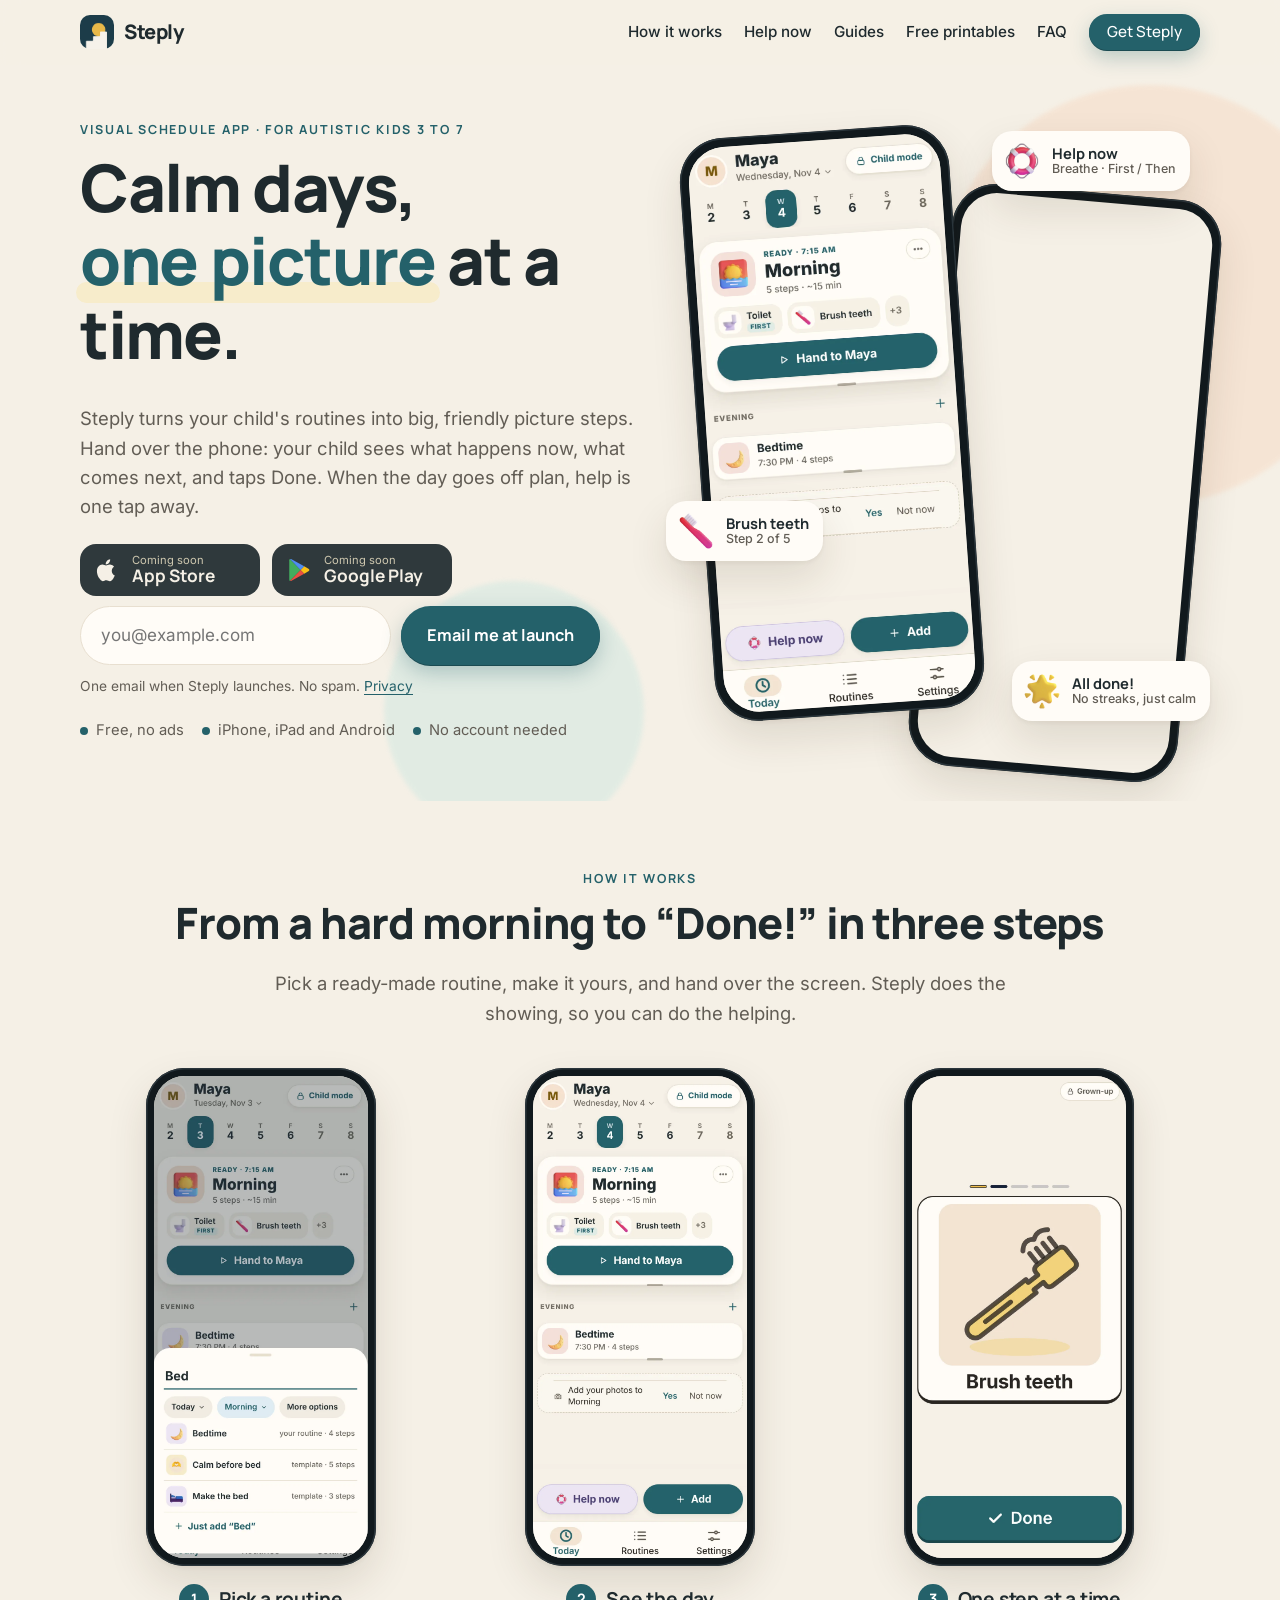
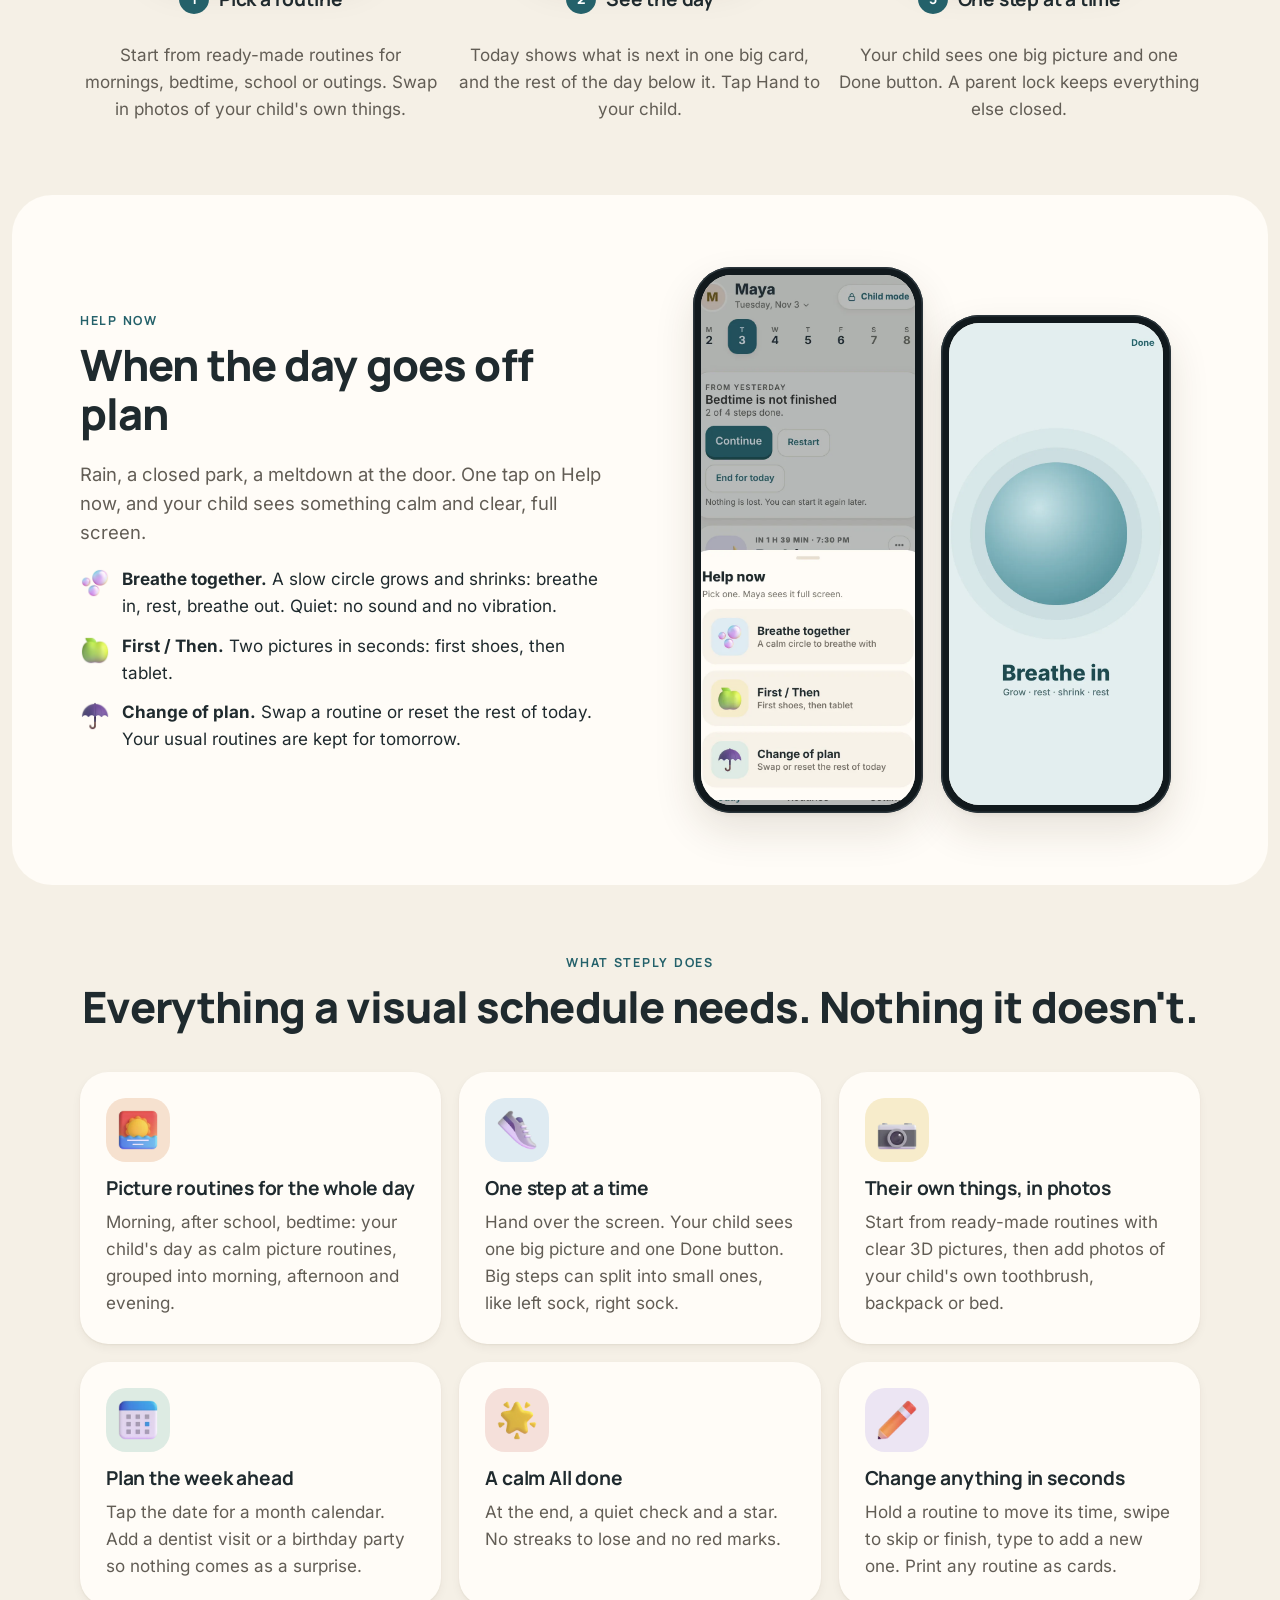
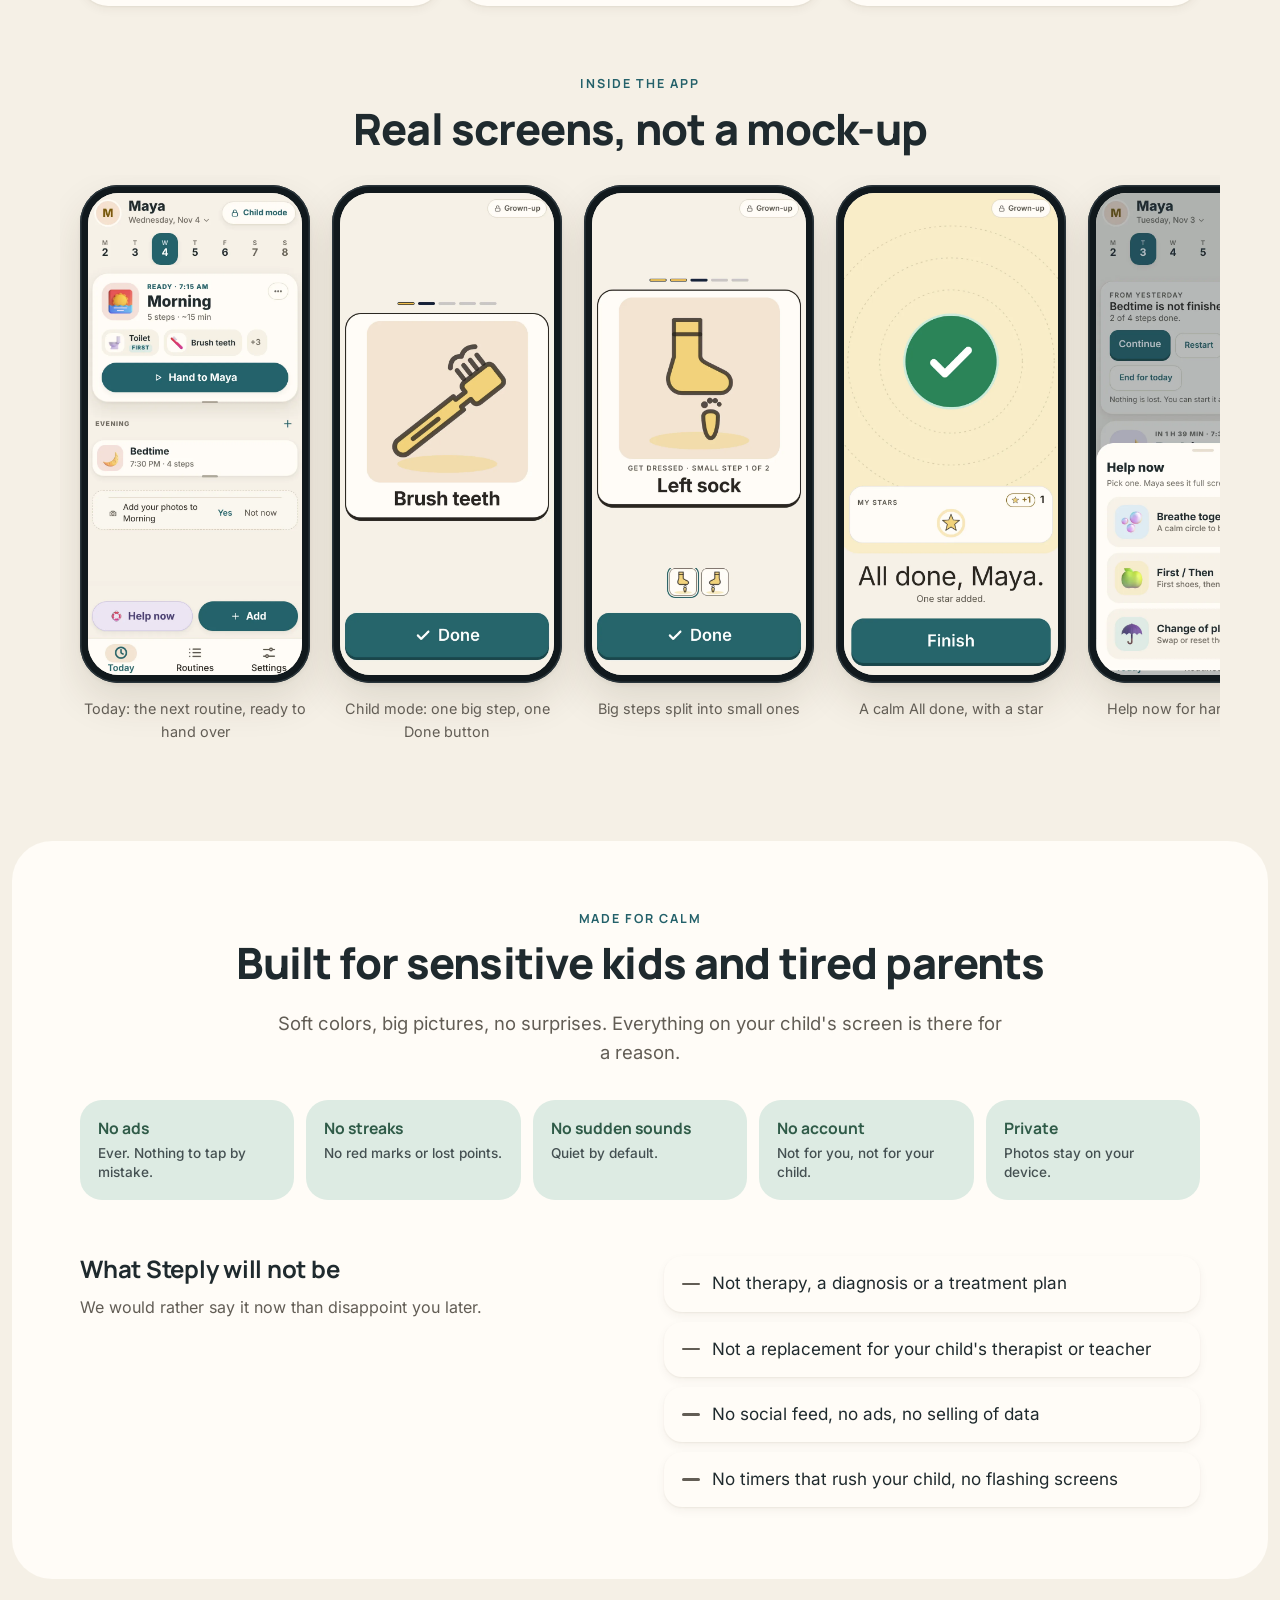
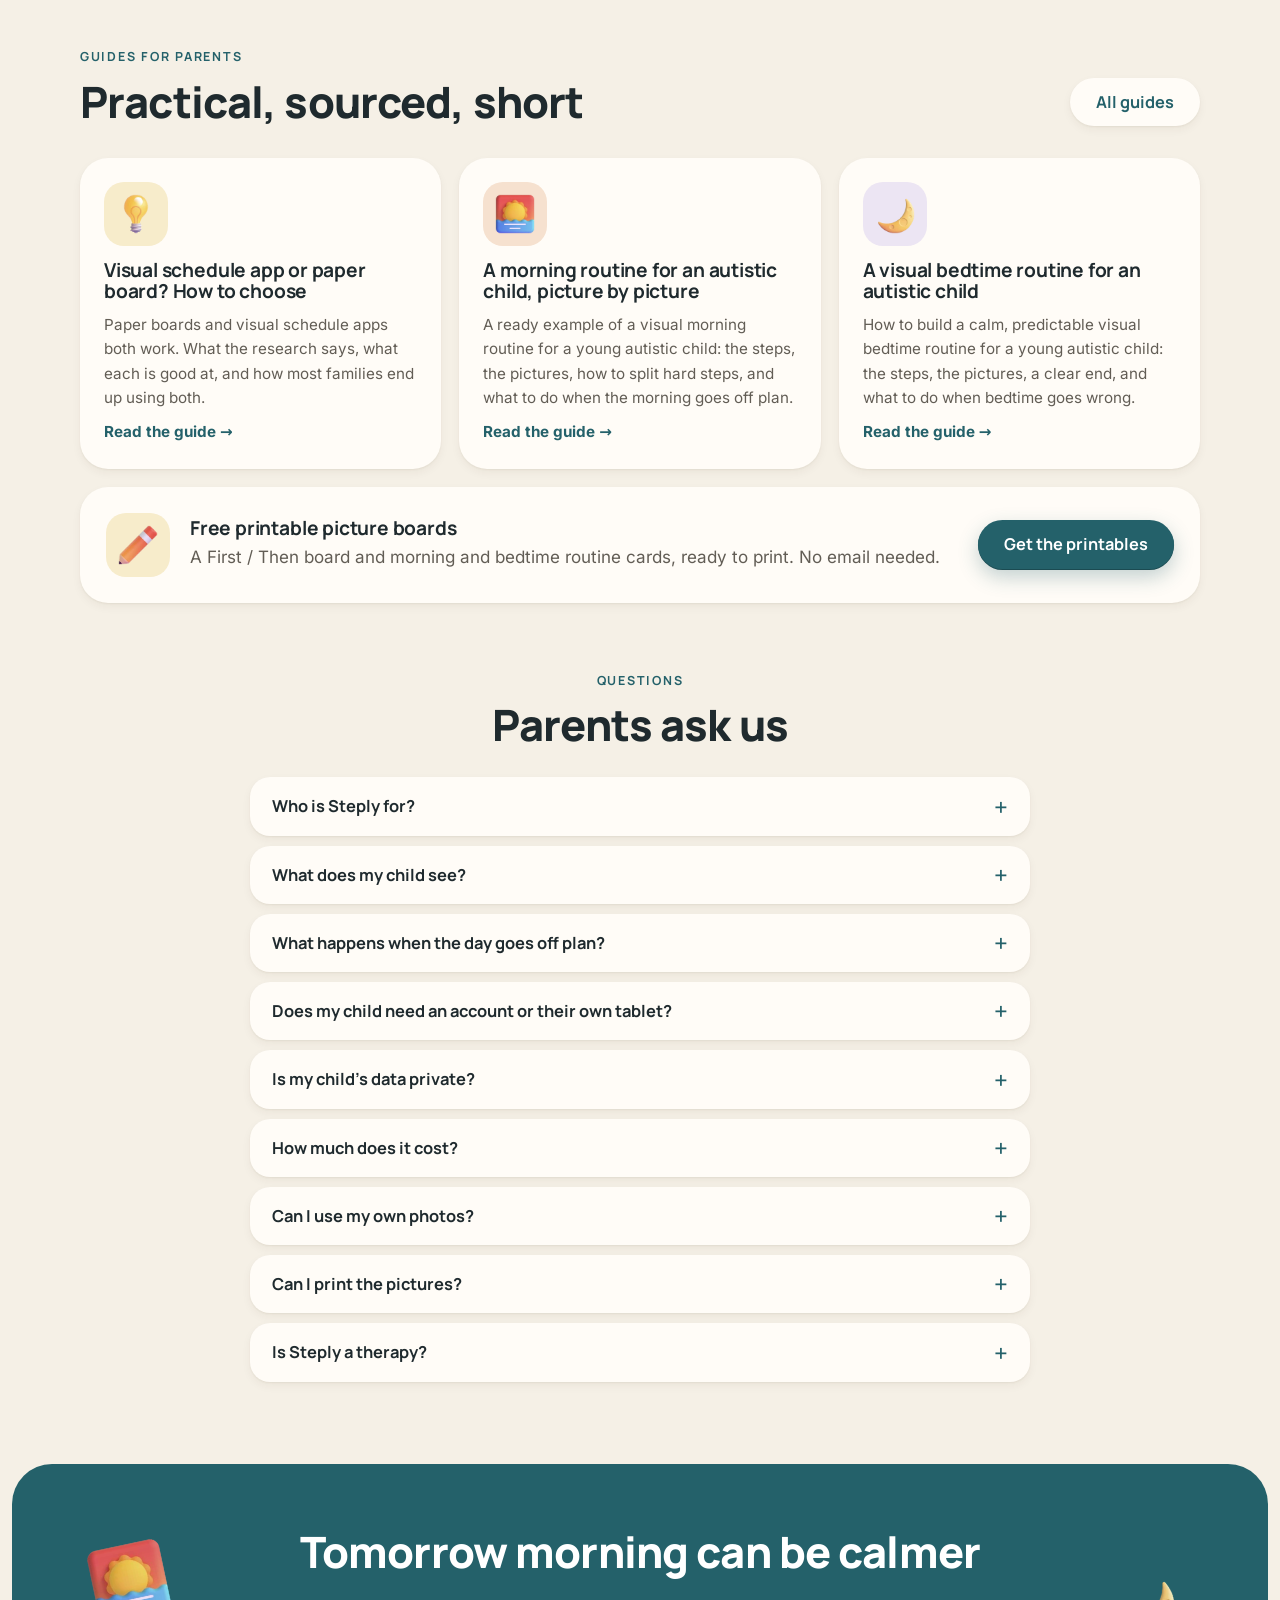
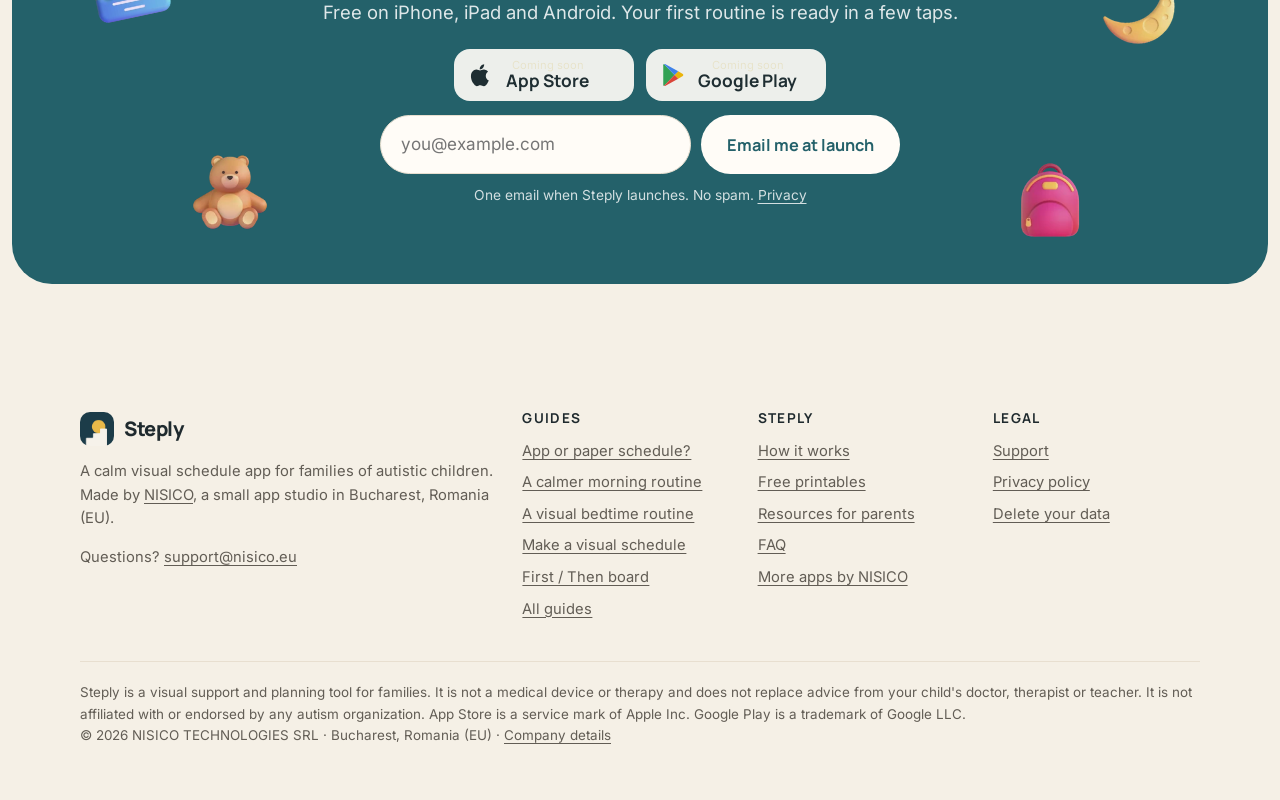
==== index.html @ 3f3813bf "Steply site: new home in the app's look, guides blog, free printables, resources, sitemap and robots" ====
<!doctype html>
<html lang="en-US">
<head>
<meta charset="utf-8">
<meta name="viewport" content="width=device-width, initial-scale=1, viewport-fit=cover">
<title>Steply: visual schedule app for autistic kids | picture routines</title>
<meta name="description" content="A calm visual schedule app for parents of autistic children 3 to 7: picture routines on one simple day, one step at a time in child mode, and Help now for hard moments. Free, no ads.">
<link rel="canonical" href="https://steply.nisico.eu/">
<meta name="robots" content="index, follow, max-image-preview:large">
<meta name="theme-color" content="#F5F0E6" media="(prefers-color-scheme: light)">
<meta name="theme-color" content="#121C24" media="(prefers-color-scheme: dark)">
<meta property="og:type" content="website"><meta property="og:site_name" content="Steply">
<meta property="og:title" content="Steply: visual schedule app for autistic kids | picture routines"><meta property="og:description" content="A calm visual schedule app for parents of autistic children 3 to 7: picture routines on one simple day, one step at a time in child mode, and Help now for hard moments. Free, no ads.">
<meta property="og:url" content="https://steply.nisico.eu/"><meta property="og:image" content="https://steply.nisico.eu/assets/og.jpg">
<meta property="og:image:width" content="1200"><meta property="og:image:height" content="630">
<meta name="twitter:card" content="summary_large_image">
<link rel="icon" href="/assets/favicon.svg" type="image/svg+xml"><link rel="apple-touch-icon" href="/assets/apple-touch-icon.png">
<link rel="preload" href="/assets/fonts/manrope-latin-wght.woff2" as="font" type="font/woff2" crossorigin>
<link rel="preload" href="/assets/fonts/inter-latin-wght.woff2" as="font" type="font/woff2" crossorigin>
<link rel="stylesheet" href="/assets/site.css?v=2026-11-04">
<script type="application/ld+json">{"@context": "https://schema.org", "@type": "SoftwareApplication", "name": "Steply: Visual Routines", "applicationCategory": "LifestyleApplication", "operatingSystem": "iOS, iPadOS, Android", "description": "A calm visual schedule app for families of autistic children: picture routines, one step at a time, and help for hard moments.", "offers": {"@type": "Offer", "price": "0", "priceCurrency": "USD"}, "publisher": {"@type": "Organization", "name": "NISICO TECHNOLOGIES SRL", "alternateName": "NISICO", "url": "https://nisico.eu/", "email": "support@nisico.eu", "address": {"@type": "PostalAddress", "addressLocality": "Bucharest", "addressCountry": "RO"}}, "url": "https://steply.nisico.eu/", "image": "https://steply.nisico.eu/assets/og.jpg"}</script>
<script type="application/ld+json">{"@context": "https://schema.org", "@type": "FAQPage", "mainEntity": [{"@type": "Question", "name": "Who is Steply for?", "acceptedAnswer": {"@type": "Answer", "text": "Parents of autistic children ages 3 to 7, starting with routines at home. No diagnosis is needed: any family that uses picture schedules can use it, and grown-ups can use it for their own day too."}}, {"@type": "Question", "name": "What does my child see?", "acceptedAnswer": {"@type": "Answer", "text": "In child mode your child sees one big picture step at a time and one Done button, with the steps ahead shown as small dots. A parent lock keeps everything else closed. At the end there is a calm All done screen."}}, {"@type": "Question", "name": "What happens when the day goes off plan?", "acceptedAnswer": {"@type": "Answer", "text": "Tap Help now. Breathe together shows a slow, calm circle to breathe with. First / Then shows two pictures in seconds. Change of plan lets you swap a routine or reset the rest of today, and your usual routines are kept."}}, {"@type": "Question", "name": "Does my child need an account or their own tablet?", "acceptedAnswer": {"@type": "Answer", "text": "No. Steply works on the phone or tablet you already have, iPhone, iPad or Android. You do not need an account to start."}}, {"@type": "Question", "name": "Is my child's data private?", "acceptedAnswer": {"@type": "Answer", "text": "Your child never needs an account. Routines and photos you add stay on your device unless you choose to back them up or share a link. There are no ads and we never sell data."}}, {"@type": "Question", "name": "How much does it cost?", "acceptedAnswer": {"@type": "Answer", "text": "Steply is free to download and everyday routines are free, with no ads. Steply Plus is an optional subscription with extras such as week and month planning. You see the price in the App Store or Google Play before you pay, and we email you 2 days before any trial turns into a charge."}}, {"@type": "Question", "name": "Can I use my own photos?", "acceptedAnswer": {"@type": "Answer", "text": "Yes. Start from ready-made routines with clear 3D pictures, then swap any picture for a photo of your child's own toothbrush, backpack or bed."}}, {"@type": "Question", "name": "Can I print the pictures?", "acceptedAnswer": {"@type": "Answer", "text": "Yes. You can print picture cards and boards from the app, and there are free printable boards on this site for the fridge or a day without screens."}}, {"@type": "Question", "name": "Is Steply a therapy?", "acceptedAnswer": {"@type": "Answer", "text": "No. Steply is a visual support and planning tool. It does not diagnose or treat anything and does not replace your child's doctor, therapist or teacher. Many families use it alongside the plan they already follow."}}]}</script>
<script type="application/ld+json">{"@context": "https://schema.org", "@type": "WebSite", "name": "Steply", "url": "https://steply.nisico.eu/", "publisher": {"@type": "Organization", "name": "NISICO TECHNOLOGIES SRL", "alternateName": "NISICO", "url": "https://nisico.eu/", "email": "support@nisico.eu", "address": {"@type": "PostalAddress", "addressLocality": "Bucharest", "addressCountry": "RO"}}}</script>
</head>
<body>
<a class="skip" href="#main">Skip to content</a>
<header class="top"><div class="wrap">
<a class="brand" href="/"><img src="/assets/icon-96.png" alt="" width="34" height="34">Steply</a>
<nav class="nav" aria-label="Main">
<a href="/#how">How it works</a><a href="/#help-now">Help now</a><a href="/blog/">Guides</a><a href="/printables/">Free printables</a><a href="/#faq">FAQ</a>
<a class="btn" href="/#get">Get Steply</a>
</nav></div></header>
<main id="main">
<section class="hero"><span class="blob b1" aria-hidden="true"></span><span class="blob b2" aria-hidden="true"></span>
<div class="wrap" style="position:relative;z-index:1">
<div>
<p class="kicker">Visual schedule app · for autistic kids 3 to 7</p>
<h1>Calm days, <em>one picture</em> at a time.</h1>
<p class="lead">Steply turns your child's routines into big, friendly picture steps. Hand over the phone: your child sees what happens now, what comes next, and taps Done. When the day goes off plan, help is one tap away.</p>
<div id="get"><div class="stores"><span class="store soon" aria-label="App Store: coming soon"><svg viewBox="0 0 24 24" aria-hidden="true" fill="currentColor"><path d="M16.4 12.6c0-2.4 2-3.6 2.1-3.7-1.2-1.7-3-1.9-3.6-2-1.5-.2-3 .9-3.8.9-.8 0-2-.9-3.3-.9-1.7 0-3.3 1-4.2 2.6-1.8 3.1-.5 7.7 1.3 10.2.9 1.2 1.9 2.6 3.2 2.6 1.3-.1 1.8-.8 3.3-.8 1.5 0 2 .8 3.3.8 1.4 0 2.3-1.3 3.1-2.5 1-1.4 1.4-2.8 1.4-2.9-.1 0-2.8-1-2.8-4.3zM13.9 5.3c.7-.9 1.2-2 1-3.2-1 0-2.3.7-3 1.6-.7.8-1.2 2-1.1 3.1 1.2.1 2.3-.6 3.1-1.5z"/></svg><span><small>Coming soon</small><b>App Store</b></span></span><span class="store soon" aria-label="Google Play: coming soon"><svg viewBox="0 0 24 24" aria-hidden="true"><path fill="#34A853" d="M3.6 1.8 13.4 12 3.6 22.2c-.4-.2-.6-.7-.6-1.2V3c0-.5.2-1 .6-1.2z"/><path fill="#FBBC04" d="m16.8 15.4-3.4-3.4 3.4-3.4 3.9 2.2c1.1.6 1.1 1.8 0 2.4z"/><path fill="#4285F4" d="M16.8 8.6 13.4 12 3.6 1.8c.3-.1.7-.1 1.1.1z"/><path fill="#EA4335" d="M16.8 15.4 4.7 22.1c-.4.2-.8.2-1.1.1L13.4 12z"/></svg><span><small>Coming soon</small><b>Google Play</b></span></span></div><form class="wl" action="https://formspree.io/f/mnppobew" method="POST" data-wl>
<label class="sr" for="wl-1" style="position:absolute;left:-9999px">Email</label>
<input id="wl-1" type="email" name="email" required autocomplete="email" placeholder="you@example.com">
<input type="hidden" name="app" value="steply"><input type="hidden" name="role" value="person"><input type="hidden" name="page" value="steply.nisico.eu">
<button class="btn" type="submit">Email me at launch</button>
</form>
<p class="wl-ok" role="status">Thank you. We will email you once, on the day Steply is in the stores.</p>
<p class="fine">One email when Steply launches. No spam. <a href="https://nisico.eu/steply/privacy.html">Privacy</a></p></div>
<ul class="proof"><li>Free, no ads</li><li>iPhone, iPad and Android</li><li>No account needed</li></ul>
</div>
<div class="stage" aria-label="Steply on two phones">
<div class="phone p1"><div class="scr"><img src="/assets/screens/today.webp" alt="Steply Today screen: Morning routine ready, with Hand to Maya button" width="390" height="844" fetchpriority="high" decoding="async"></div></div>
<div class="phone p2"><div class="scr demo"><img src="/assets/screens/step-toilet.webp" alt="Child mode step: Toilet" width="390" height="844" fetchpriority="high" decoding="async"><img src="/assets/screens/step-teeth.webp" alt="Child mode step: Brush teeth" width="390" height="844" fetchpriority="high" decoding="async"><img src="/assets/screens/step-sock.webp" alt="Child mode small step: Left sock" width="390" height="844" fetchpriority="high" decoding="async"><img src="/assets/screens/all-done.webp" alt="All done, Maya. One star added." width="390" height="844" fetchpriority="high" decoding="async"></div></div>
<div class="float f1"><img src="/assets/emoji/toothbrush.webp" alt="" width="40" height="40" loading="lazy" decoding="async"><span>Brush teeth<small>Step 2 of 5</small></span></div>
<div class="float f2"><img src="/assets/emoji/ring_buoy.webp" alt="" width="40" height="40" loading="lazy" decoding="async"><span>Help now<small>Breathe · First / Then</small></span></div>
<div class="float f3"><img src="/assets/emoji/glowing_star.webp" alt="" width="40" height="40" loading="lazy" decoding="async"><span>All done!<small>No streaks, just calm</small></span></div>
</div>
</div></section>

<section id="how"><div class="wrap">
<div class="center rv"><p class="kicker">How it works</p><h2>From a hard morning to “Done!” in three steps</h2>
<p class="lead">Pick a ready-made routine, make it yours, and hand over the screen. Steply does the showing, so you can do the helping.</p></div>
<div class="grid g3 steps" style="margin-top:40px">
<div class="step rv"><div class="phone sm"><div class="scr"><img src="/assets/screens/add.webp" alt="Adding a routine" width="390" height="844" loading="lazy" decoding="async"></div></div><h3>Pick a routine</h3><p>Start from ready-made routines for mornings, bedtime, school or outings. Swap in photos of your child's own things.</p></div>
<div class="step rv"><div class="phone sm"><div class="scr"><img src="/assets/screens/today.webp" alt="Today screen with the next routine" width="390" height="844" loading="lazy" decoding="async"></div></div><h3>See the day</h3><p>Today shows what is next in one big card, and the rest of the day below it. Tap Hand to your child.</p></div>
<div class="step rv"><div class="phone sm"><div class="scr"><img src="/assets/screens/step-teeth.webp" alt="Child mode: Brush teeth" width="390" height="844" loading="lazy" decoding="async"></div></div><h3>One step at a time</h3><p>Your child sees one big picture and one Done button. A parent lock keeps everything else closed.</p></div>
</div></div></section>

<section id="help-now" class="band"><div class="wrap split">
<div class="rv"><p class="kicker">Help now</p><h2>When the day goes off plan</h2>
<p class="lead">Rain, a closed park, a meltdown at the door. One tap on Help now, and your child sees something calm and clear, full screen.</p>
<ul class="ticks">
<li><img src="/assets/emoji/bubbles.webp" alt="" width="30" height="30" loading="lazy" decoding="async"><span><b>Breathe together.</b> A slow circle grows and shrinks: breathe in, rest, breathe out. Quiet: no sound and no vibration.</span></li>
<li><img src="/assets/emoji/green_apple.webp" alt="" width="30" height="30" loading="lazy" decoding="async"><span><b>First / Then.</b> Two pictures in seconds: first shoes, then tablet.</span></li>
<li><img src="/assets/emoji/umbrella.webp" alt="" width="30" height="30" loading="lazy" decoding="async"><span><b>Change of plan.</b> Swap a routine or reset the rest of today. Your usual routines are kept for tomorrow.</span></li>
</ul></div>
<div class="phones rv"><div class="phone sm"><div class="scr"><img src="/assets/screens/help.webp" alt="Help now sheet: Breathe together, First / Then, Change of plan" width="390" height="844" loading="lazy" decoding="async"></div></div><div class="phone sm"><div class="scr"><img src="/assets/screens/breathe.webp" alt="Breathe together: a calm circle" width="390" height="844" loading="lazy" decoding="async"></div></div></div>
</div></section>

<section><div class="wrap">
<div class="center rv"><p class="kicker">What Steply does</p><h2>Everything a visual schedule needs. Nothing it doesn't.</h2></div>
<div class="grid g3" style="margin-top:40px"><div class="card rv"><div class="tile t-peach"><img src="/assets/emoji/sunrise.webp" alt="" width="44" height="44" loading="lazy" decoding="async"></div><h3>Picture routines for the whole day</h3><p>Morning, after school, bedtime: your child&#x27;s day as calm picture routines, grouped into morning, afternoon and evening.</p></div><div class="card rv"><div class="tile t-sky"><img src="/assets/emoji/running_shoe.webp" alt="" width="44" height="44" loading="lazy" decoding="async"></div><h3>One step at a time</h3><p>Hand over the screen. Your child sees one big picture and one Done button. Big steps can split into small ones, like left sock, right sock.</p></div><div class="card rv"><div class="tile t-butter"><img src="/assets/emoji/camera.webp" alt="" width="44" height="44" loading="lazy" decoding="async"></div><h3>Their own things, in photos</h3><p>Start from ready-made routines with clear 3D pictures, then add photos of your child&#x27;s own toothbrush, backpack or bed.</p></div><div class="card rv"><div class="tile t-sage"><img src="/assets/emoji/calendar.webp" alt="" width="44" height="44" loading="lazy" decoding="async"></div><h3>Plan the week ahead</h3><p>Tap the date for a month calendar. Add a dentist visit or a birthday party so nothing comes as a surprise.</p></div><div class="card rv"><div class="tile t-rose"><img src="/assets/emoji/glowing_star.webp" alt="" width="44" height="44" loading="lazy" decoding="async"></div><h3>A calm All done</h3><p>At the end, a quiet check and a star. No streaks to lose and no red marks.</p></div><div class="card rv"><div class="tile t-lav"><img src="/assets/emoji/pencil.webp" alt="" width="44" height="44" loading="lazy" decoding="async"></div><h3>Change anything in seconds</h3><p>Hold a routine to move its time, swipe to skip or finish, type to add a new one. Print any routine as cards.</p></div></div>
</div></section>

<section style="padding-top:0"><div class="wrap">
<div class="center rv"><p class="kicker">Inside the app</p><h2>Real screens, not a mock-up</h2></div>
<div class="gallery" tabindex="0" aria-label="App screens, scroll sideways"><figure><div class="phone sm"><div class="scr"><img src="/assets/screens/today.webp" alt="Today: the next routine, ready to hand over" width="390" height="844" loading="lazy" decoding="async"></div></div><figcaption>Today: the next routine, ready to hand over</figcaption></figure><figure><div class="phone sm"><div class="scr"><img src="/assets/screens/step-teeth.webp" alt="Child mode: one big step, one Done button" width="390" height="844" loading="lazy" decoding="async"></div></div><figcaption>Child mode: one big step, one Done button</figcaption></figure><figure><div class="phone sm"><div class="scr"><img src="/assets/screens/step-sock.webp" alt="Big steps split into small ones" width="390" height="844" loading="lazy" decoding="async"></div></div><figcaption>Big steps split into small ones</figcaption></figure><figure><div class="phone sm"><div class="scr"><img src="/assets/screens/all-done.webp" alt="A calm All done, with a star" width="390" height="844" loading="lazy" decoding="async"></div></div><figcaption>A calm All done, with a star</figcaption></figure><figure><div class="phone sm"><div class="scr"><img src="/assets/screens/help.webp" alt="Help now for hard moments" width="390" height="844" loading="lazy" decoding="async"></div></div><figcaption>Help now for hard moments</figcaption></figure><figure><div class="phone sm"><div class="scr"><img src="/assets/screens/breathe.webp" alt="Breathe together: a slow, calm circle" width="390" height="844" loading="lazy" decoding="async"></div></div><figcaption>Breathe together: a slow, calm circle</figcaption></figure><figure><div class="phone sm"><div class="scr"><img src="/assets/screens/month.webp" alt="The month at a glance" width="390" height="844" loading="lazy" decoding="async"></div></div><figcaption>The month at a glance</figcaption></figure><figure><div class="phone sm"><div class="scr"><img src="/assets/screens/add.webp" alt="Add a routine by typing its name" width="390" height="844" loading="lazy" decoding="async"></div></div><figcaption>Add a routine by typing its name</figcaption></figure></div>
</div></section>

<section class="band"><div class="wrap">
<div class="center rv"><p class="kicker">Made for calm</p><h2>Built for sensitive kids and tired parents</h2>
<p class="lead">Soft colors, big pictures, no surprises. Everything on your child's screen is there for a reason.</p></div>
<div class="calm rv" style="margin-top:32px"><div>No ads<span>Ever. Nothing to tap by mistake.</span></div><div>No streaks<span>No red marks or lost points.</span></div><div>No sudden sounds<span>Quiet by default.</span></div><div>No account<span>Not for you, not for your child.</span></div><div>Private<span>Photos stay on your device.</span></div></div>
<div class="split" style="margin-top:56px;align-items:start">
<div class="rv"><h3 style="font-size:1.5rem">What Steply will not be</h3><p class="lead" style="font-size:1rem">We would rather say it now than disappoint you later.</p></div>
<ul class="nots rv"><li>Not therapy, a diagnosis or a treatment plan</li><li>Not a replacement for your child&#x27;s therapist or teacher</li><li>No social feed, no ads, no selling of data</li><li>No timers that rush your child, no flashing screens</li></ul>
</div></div></section>

<section><div class="wrap">
<div class="rv" style="display:flex;justify-content:space-between;align-items:end;gap:20px;flex-wrap:wrap"><div><p class="kicker">Guides for parents</p><h2 style="margin:0">Practical, sourced, short</h2></div><a class="btn quiet" href="/blog/">All guides</a></div>
<div class="posts" style="margin-top:32px"><a class="post rv" href="/blog/visual-schedule-app-or-paper/"><div class="tile t-butter"><img src="/assets/emoji/light_bulb.webp" alt="" width="44" height="44" loading="lazy" decoding="async"></div><h3>Visual schedule app or paper board? How to choose</h3><p>Paper boards and visual schedule apps both work. What the research says, what each is good at, and how most families end up using both.</p><span class="more">Read the guide →</span></a><a class="post rv" href="/blog/morning-routine-for-autistic-child/"><div class="tile t-peach"><img src="/assets/emoji/sunrise.webp" alt="" width="44" height="44" loading="lazy" decoding="async"></div><h3>A morning routine for an autistic child, picture by picture</h3><p>A ready example of a visual morning routine for a young autistic child: the steps, the pictures, how to split hard steps, and what to do when the morning goes off plan.</p><span class="more">Read the guide →</span></a><a class="post rv" href="/blog/bedtime-routine-for-autistic-child/"><div class="tile t-lav"><img src="/assets/emoji/crescent_moon.webp" alt="" width="44" height="44" loading="lazy" decoding="async"></div><h3>A visual bedtime routine for an autistic child</h3><p>How to build a calm, predictable visual bedtime routine for a young autistic child: the steps, the pictures, a clear end, and what to do when bedtime goes wrong.</p><span class="more">Read the guide →</span></a></div>
<div class="card rv" style="margin-top:18px;display:flex;gap:20px;align-items:center;flex-wrap:wrap"><div class="tile t-butter" style="margin:0"><img src="/assets/emoji/pencil.webp" alt="" width="44" height="44" loading="lazy" decoding="async"></div><div style="flex:1;min-width:220px"><h3 style="margin:0 0 4px">Free printable picture boards</h3><p>A First / Then board and morning and bedtime routine cards, ready to print. No email needed.</p></div><a class="btn" href="/printables/">Get the printables</a></div>
</div></section>

<section id="faq" style="padding-top:0"><div class="wrap" style="max-width:820px">
<div class="center rv"><p class="kicker">Questions</p><h2>Parents ask us</h2></div>
<div class="faq" style="margin-top:28px"><details><summary>Who is Steply for?</summary><p>Parents of autistic children ages 3 to 7, starting with routines at home. No diagnosis is needed: any family that uses picture schedules can use it, and grown-ups can use it for their own day too.</p></details><details><summary>What does my child see?</summary><p>In child mode your child sees one big picture step at a time and one Done button, with the steps ahead shown as small dots. A parent lock keeps everything else closed. At the end there is a calm All done screen.</p></details><details><summary>What happens when the day goes off plan?</summary><p>Tap Help now. Breathe together shows a slow, calm circle to breathe with. First / Then shows two pictures in seconds. Change of plan lets you swap a routine or reset the rest of today, and your usual routines are kept.</p></details><details><summary>Does my child need an account or their own tablet?</summary><p>No. Steply works on the phone or tablet you already have, iPhone, iPad or Android. You do not need an account to start.</p></details><details><summary>Is my child&#x27;s data private?</summary><p>Your child never needs an account. Routines and photos you add stay on your device unless you choose to back them up or share a link. There are no ads and we never sell data.</p></details><details><summary>How much does it cost?</summary><p>Steply is free to download and everyday routines are free, with no ads. Steply Plus is an optional subscription with extras such as week and month planning. You see the price in the App Store or Google Play before you pay, and we email you 2 days before any trial turns into a charge.</p></details><details><summary>Can I use my own photos?</summary><p>Yes. Start from ready-made routines with clear 3D pictures, then swap any picture for a photo of your child&#x27;s own toothbrush, backpack or bed.</p></details><details><summary>Can I print the pictures?</summary><p>Yes. You can print picture cards and boards from the app, and there are free printable boards on this site for the fridge or a day without screens.</p></details><details><summary>Is Steply a therapy?</summary><p>No. Steply is a visual support and planning tool. It does not diagnose or treat anything and does not replace your child&#x27;s doctor, therapist or teacher. Many families use it alongside the plan they already follow.</p></details></div>
</div></section>

<section style="padding-top:0"><div class="final rv">
<img class="deco d1" src="/assets/emoji/sunrise.webp" alt="" width="84" height="84"><img class="deco d2" src="/assets/emoji/crescent_moon.webp" alt="" width="84" height="84">
<img class="deco d3" src="/assets/emoji/teddy_bear.webp" alt="" width="84" height="84"><img class="deco d4" src="/assets/emoji/backpack.webp" alt="" width="84" height="84">
<h2>Tomorrow morning can be calmer</h2>
<p class="lead">Free on iPhone, iPad and Android. Your first routine is ready in a few taps.</p>
<div class="stores"><span class="store soon" aria-label="App Store: coming soon"><svg viewBox="0 0 24 24" aria-hidden="true" fill="currentColor"><path d="M16.4 12.6c0-2.4 2-3.6 2.1-3.7-1.2-1.7-3-1.9-3.6-2-1.5-.2-3 .9-3.8.9-.8 0-2-.9-3.3-.9-1.7 0-3.3 1-4.2 2.6-1.8 3.1-.5 7.7 1.3 10.2.9 1.2 1.9 2.6 3.2 2.6 1.3-.1 1.8-.8 3.3-.8 1.5 0 2 .8 3.3.8 1.4 0 2.3-1.3 3.1-2.5 1-1.4 1.4-2.8 1.4-2.9-.1 0-2.8-1-2.8-4.3zM13.9 5.3c.7-.9 1.2-2 1-3.2-1 0-2.3.7-3 1.6-.7.8-1.2 2-1.1 3.1 1.2.1 2.3-.6 3.1-1.5z"/></svg><span><small>Coming soon</small><b>App Store</b></span></span><span class="store soon" aria-label="Google Play: coming soon"><svg viewBox="0 0 24 24" aria-hidden="true"><path fill="#34A853" d="M3.6 1.8 13.4 12 3.6 22.2c-.4-.2-.6-.7-.6-1.2V3c0-.5.2-1 .6-1.2z"/><path fill="#FBBC04" d="m16.8 15.4-3.4-3.4 3.4-3.4 3.9 2.2c1.1.6 1.1 1.8 0 2.4z"/><path fill="#4285F4" d="M16.8 8.6 13.4 12 3.6 1.8c.3-.1.7-.1 1.1.1z"/><path fill="#EA4335" d="M16.8 15.4 4.7 22.1c-.4.2-.8.2-1.1.1L13.4 12z"/></svg><span><small>Coming soon</small><b>Google Play</b></span></span></div><form class="wl" action="https://formspree.io/f/mnppobew" method="POST" data-wl>
<label class="sr" for="wl-2" style="position:absolute;left:-9999px">Email</label>
<input id="wl-2" type="email" name="email" required autocomplete="email" placeholder="you@example.com">
<input type="hidden" name="app" value="steply"><input type="hidden" name="role" value="person"><input type="hidden" name="page" value="steply.nisico.eu">
<button class="btn" type="submit">Email me at launch</button>
</form>
<p class="wl-ok" role="status">Thank you. We will email you once, on the day Steply is in the stores.</p>
<p class="fine">One email when Steply launches. No spam. <a href="https://nisico.eu/steply/privacy.html">Privacy</a></p>
</div></section>
</main>
<footer><div class="wrap">
<div class="cols">
<div><a class="brand" href="/"><img src="/assets/icon-96.png" alt="" width="34" height="34">Steply</a>
<p style="margin-top:14px">A calm visual schedule app for families of autistic children. Made by <a href="https://nisico.eu/">NISICO</a>, a small app studio in Bucharest, Romania (EU).</p>
<p>Questions? <a href="mailto:support@nisico.eu">support@nisico.eu</a></p></div>
<div><h4>Guides</h4><ul><li><a href="/blog/visual-schedule-app-or-paper/">App or paper schedule?</a></li><li><a href="/blog/morning-routine-for-autistic-child/">A calmer morning routine</a></li><li><a href="/blog/bedtime-routine-for-autistic-child/">A visual bedtime routine</a></li><li><a href="/blog/how-to-make-a-visual-schedule-for-an-autistic-child/">Make a visual schedule</a></li><li><a href="/blog/first-then-board/">First / Then board</a></li><li><a href="/blog/">All guides</a></li></ul></div>
<div><h4>Steply</h4><ul><li><a href="/#how">How it works</a></li><li><a href="/printables/">Free printables</a></li><li><a href="/resources/">Resources for parents</a></li><li><a href="/#faq">FAQ</a></li><li><a href="https://nisico.eu/apps/">More apps by NISICO</a></li></ul></div>
<div><h4>Legal</h4><ul><li><a href="https://nisico.eu/steply/support.html">Support</a></li><li><a href="https://nisico.eu/steply/privacy.html">Privacy policy</a></li><li><a href="https://nisico.eu/steply/delete-data.html">Delete your data</a></li></ul></div>
</div>
<p class="legal">Steply is a visual support and planning tool for families. It is not a medical device or therapy and does not replace advice from your child's doctor, therapist or teacher. It is not affiliated with or endorsed by any autism organization. App Store is a service mark of Apple Inc. Google Play is a trademark of Google LLC.<br>© 2026 NISICO TECHNOLOGIES SRL · Bucharest, Romania (EU) · <a href="https://nisico.eu/#company">Company details</a></p>
</div></footer>
<script>
document.documentElement.classList.add("js");
(function(){var io="IntersectionObserver" in window?new IntersectionObserver(function(es){es.forEach(function(e){if(e.isIntersecting){e.target.classList.add("in");io.unobserve(e.target)}})},{rootMargin:"0px 0px -8% 0px"}):null;
document.querySelectorAll(".rv").forEach(function(el){io?io.observe(el):el.classList.add("in")});
document.querySelectorAll("form[data-wl]").forEach(function(f){f.addEventListener("submit",function(ev){ev.preventDefault();var ok=f.nextElementSibling;
fetch(f.action,{method:"POST",body:new FormData(f),headers:{Accept:"application/json"}}).then(function(r){if(!r.ok)throw 0;f.style.display="none";ok.style.display="block"}).catch(function(){location.href="mailto:support@nisico.eu?subject=Steply%20launch%20email"})})});})();
</script>
</body></html>
---- assets/site.css ----
/* steply.nisico.eu: the Steply site. Look = the app's Today design (LOOK_R1103M): linen, paper cards, deep teal, pastel tiles,
   Manrope headings + Inter text, Fluent Emoji 3D pictures (MIT). Self-hosted fonts, no external requests. */
@font-face{font-family:"Manrope";src:url("/assets/fonts/manrope-latin-wght.woff2") format("woff2");font-weight:200 800;font-display:swap}
@font-face{font-family:"Inter";src:url("/assets/fonts/inter-latin-wght.woff2") format("woff2");font-weight:100 900;font-display:swap}

:root{
  --linen:#F5F0E6;--card:#FFFCF7;--teal:#24616A;--teal-deep:#1B4B52;--ink:#1F2A2E;--muted:#625D55;--hair:#E8DFD0;
  --peach:#F6E1CF;--sage:#DDEBE3;--lavender:#ECE5F3;--butter:#F7ECCB;--sky:#DFEBF2;--rose:#F5E0DA;
  --done:#2F5B48;--help:#4A3F73;--on-teal:#fff;--focus:#0B57D0;
  --shadow1:0 1px 2px rgba(60,45,20,.06),0 4px 10px rgba(60,45,20,.05);
  --shadow2:0 2px 4px rgba(60,45,20,.05),0 18px 40px rgba(60,45,20,.12);
  --r:28px;--max:1160px;
  color-scheme:light;
}
@media (prefers-color-scheme:dark){:root{
  --linen:#121C24;--card:#1A2731;--teal:#7CC4C9;--teal-deep:#5AA6AC;--ink:#EEF3F4;--muted:#A9B6BC;--hair:#2C3B46;
  --peach:#3A2E27;--sage:#243A33;--lavender:#2E2A3D;--butter:#3A3424;--sky:#22343F;--rose:#3B2A2A;
  --done:#9AD7B8;--help:#CFC4F4;--on-teal:#0E1A20;--focus:#8AB4F8;
  --shadow1:0 0 0 1px var(--hair);--shadow2:0 0 0 1px var(--hair),0 18px 40px rgba(0,0,0,.35);color-scheme:dark}}

*{box-sizing:border-box}
html{-webkit-text-size-adjust:100%;scroll-behavior:smooth}
body{margin:0;background:var(--linen);color:var(--ink);font:17px/1.6 Inter,system-ui,-apple-system,"Segoe UI",Roboto,sans-serif;-webkit-font-smoothing:antialiased;overflow-x:hidden}
img{max-width:100%;height:auto;display:block}
a{color:var(--teal);text-underline-offset:3px}
a:focus-visible,button:focus-visible,input:focus-visible,summary:focus-visible{outline:3px solid var(--focus);outline-offset:3px;border-radius:12px}
h1,h2,h3{font-family:Manrope,Inter,system-ui,sans-serif;letter-spacing:-.02em;line-height:1.12;margin:0 0 .5em}
h1{font-size:clamp(2.3rem,6.2vw,4.1rem);font-weight:800}
h2{font-size:clamp(1.8rem,4vw,2.7rem);font-weight:800}
h3{font-size:1.2rem;font-weight:700;letter-spacing:-.01em}
p{margin:0 0 1em}
.wrap{max-width:var(--max);margin:0 auto;padding:0 20px}
.kicker{font:700 .78rem/1 Manrope,Inter,sans-serif;letter-spacing:.14em;text-transform:uppercase;color:var(--teal);margin:0 0 14px}
.lead{font-size:1.15rem;color:var(--muted);max-width:40em}
.skip{position:absolute;left:-999px;top:8px;background:var(--card);padding:8px 14px;border-radius:12px;z-index:99}
.skip:focus{left:8px}

/* header */
.top{position:sticky;top:0;z-index:20;background:color-mix(in srgb,var(--linen) 86%,transparent);backdrop-filter:saturate(1.4) blur(12px);-webkit-backdrop-filter:saturate(1.4) blur(12px);border-bottom:1px solid transparent}
.top .wrap{display:flex;align-items:center;gap:20px;height:64px}
.brand{display:flex;align-items:center;gap:10px;font:800 1.25rem/1 Manrope,sans-serif;color:var(--ink);text-decoration:none;letter-spacing:-.02em}
.brand img{width:34px;height:34px;border-radius:10px}
.nav{display:flex;gap:22px;margin-left:auto;align-items:center}
.nav a{color:var(--ink);text-decoration:none;font-weight:500;font-size:.95rem}
.nav a:hover{color:var(--teal)}
.nav .btn{padding:10px 18px;font-size:.95rem;color:var(--on-teal)}
@media (max-width:820px){.nav a:not(.btn){display:none}}

/* buttons */
.btn{display:inline-flex;align-items:center;justify-content:center;gap:10px;background:var(--teal);color:var(--on-teal);border:0;border-radius:999px;padding:16px 26px;font:700 1.02rem/1 Manrope,Inter,sans-serif;text-decoration:none;cursor:pointer;box-shadow:0 1px 0 var(--teal-deep),0 8px 20px color-mix(in srgb,var(--teal) 28%,transparent);transition:transform .15s ease,box-shadow .15s ease}
.btn:hover{transform:translateY(-1px)}
.btn.quiet{background:var(--card);color:var(--teal);box-shadow:var(--shadow1)}
.btn.help{background:var(--lavender);color:var(--help);box-shadow:none}

/* store badges */
.stores{display:flex;gap:12px;flex-wrap:wrap;margin:22px 0 10px}
.store{display:inline-flex;align-items:center;gap:12px;background:var(--ink);color:var(--linen);border-radius:16px;padding:10px 18px 10px 14px;text-decoration:none;min-width:180px}
.store svg{width:26px;height:26px;flex:none}
.store small{display:block;font-size:.7rem;opacity:.8;line-height:1.1}
.store b{display:block;font:700 1.08rem/1.15 Manrope,sans-serif}
.store.soon{opacity:.92;cursor:default}
.store.soon small{color:var(--butter)}
@media (prefers-color-scheme:dark){.store{background:#F5F0E6;color:#1F2A2E}.store.soon small{color:#7A5A0C}}

/* waitlist */
.wl{display:flex;gap:10px;flex-wrap:wrap;max-width:520px;margin-top:8px}
.wl input{flex:1 1 230px;min-width:0;border:1.5px solid var(--hair);background:var(--card);color:var(--ink);border-radius:999px;padding:15px 20px;font:inherit}
.wl .btn{flex:none}
.fine{font-size:.86rem;color:var(--muted);margin-top:10px}
.wl-ok{display:none;background:var(--sage);color:var(--done);border-radius:18px;padding:14px 18px;font-weight:600;max-width:520px}

/* hero */
.hero{position:relative;padding:56px 0 40px;overflow:hidden}
.hero .wrap{display:grid;grid-template-columns:1.05fr .95fr;gap:40px;align-items:center}
.hero h1 em{font-style:normal;color:var(--teal);position:relative;white-space:nowrap}
.hero h1 em::after{content:"";position:absolute;left:-.06em;right:-.06em;bottom:.04em;height:.32em;background:var(--butter);z-index:-1;border-radius:.2em}
.hero .lead{margin-bottom:6px}
.proof{display:flex;gap:18px;flex-wrap:wrap;margin-top:22px;padding:0;list-style:none;color:var(--muted);font-size:.92rem}
.proof li{display:flex;align-items:center;gap:8px}
.proof li::before{content:"";width:8px;height:8px;border-radius:50%;background:var(--teal)}
.stage{position:relative;height:640px}
.stage .phone{position:absolute}
.stage .p1{left:2%;top:10px;transform:rotate(-4deg);z-index:2}
.stage .p2{right:0;top:70px;transform:rotate(5deg);z-index:1}
.float{position:absolute;display:flex;align-items:center;gap:10px;background:var(--card);border-radius:20px;padding:10px 14px 10px 10px;box-shadow:var(--shadow2);font:700 .92rem/1.2 Manrope,sans-serif;z-index:3}
.float img{width:40px;height:40px}
.float small{display:block;font:500 .78rem/1.2 Inter,sans-serif;color:var(--muted)}
.f1{left:-4%;top:380px}
.f2{right:2%;top:10px}
.f3{right:-2%;bottom:40px}
.blob{position:absolute;border-radius:50%;filter:blur(2px);z-index:0}
.blob.b1{width:420px;height:420px;background:var(--peach);right:-80px;top:20px;opacity:.75}
.blob.b2{width:260px;height:260px;background:var(--sage);left:30%;bottom:-40px;opacity:.8}
@media (max-width:900px){
  .hero{padding-top:28px}
  .hero .wrap{grid-template-columns:1fr}
  .stage{height:520px;max-width:420px;margin:0 auto;width:100%}
  .stage .p1{left:0}
  .stage .p2{right:0;top:50px}
  .f1{left:0;top:auto;bottom:30px}.f2{right:0;top:0}.f3{display:none}
}

/* phone frame */
.phone{width:270px;aspect-ratio:390/844;border-radius:44px;background:#11191d;padding:9px;box-shadow:var(--shadow2),inset 0 0 0 1.5px #2a353b}
.phone .scr{width:100%;height:100%;border-radius:36px;overflow:hidden;position:relative;background:var(--linen)}
.phone .scr img{width:100%;height:100%;object-fit:cover;position:absolute;inset:0}
.phone.sm{width:230px;border-radius:38px;padding:8px}.phone.sm .scr{border-radius:31px}
@media (max-width:900px){.stage .phone{width:min(58vw,240px)}}
/* the hand-over demo: steps cross-fade like a child going through them */
.demo img{opacity:0;animation:demo 12s infinite}
.demo img:nth-child(1){animation-delay:0s}.demo img:nth-child(2){animation-delay:3s}.demo img:nth-child(3){animation-delay:6s}.demo img:nth-child(4){animation-delay:9s}
@keyframes demo{0%{opacity:0}4%{opacity:1}25%{opacity:1}29%{opacity:0}100%{opacity:0}}
@media (prefers-reduced-motion:reduce){.demo img{animation:none;opacity:0}.demo img:nth-child(2){opacity:1}.btn{transition:none}}

/* sections */
section{padding:72px 0}
.band{background:var(--card);border-radius:40px;margin:0 12px}
.center{text-align:center}.center .lead{margin-left:auto;margin-right:auto}
.grid{display:grid;gap:18px}
.g3{grid-template-columns:repeat(3,1fr)}.g2{grid-template-columns:repeat(2,1fr)}.g4{grid-template-columns:repeat(4,1fr)}
@media (max-width:900px){.g3,.g4{grid-template-columns:1fr 1fr}}
@media (max-width:600px){.g3,.g4,.g2{grid-template-columns:1fr}section{padding:52px 0}.band{border-radius:28px;margin:0 8px}}
.card{background:var(--card);border-radius:var(--r);padding:26px;box-shadow:var(--shadow1)}
.band .card{background:var(--linen);box-shadow:none}
.tile{width:64px;height:64px;border-radius:20px;display:grid;place-items:center;margin-bottom:16px}
.tile img{width:44px;height:44px}
.t-peach{background:var(--peach)}.t-sage{background:var(--sage)}.t-lav{background:var(--lavender)}.t-butter{background:var(--butter)}.t-sky{background:var(--sky)}.t-rose{background:var(--rose)}
.card p{color:var(--muted);margin:0}

/* steps */
.steps{counter-reset:s}
.step{display:flex;flex-direction:column;align-items:center;text-align:center;gap:18px}
.step .phone{width:230px}
.step h3::before{counter-increment:s;content:counter(s);display:inline-grid;place-items:center;width:30px;height:30px;border-radius:50%;background:var(--teal);color:var(--on-teal);font-size:.9rem;margin-right:10px;vertical-align:2px}
.step p{color:var(--muted);max-width:22em;margin:0 auto}

/* split feature */
.split{display:grid;grid-template-columns:1fr 1fr;gap:48px;align-items:center}
.split .phones{display:flex;gap:18px;justify-content:center}
.split .phones .phone:nth-child(2){margin-top:48px}
@media (max-width:900px){.split{grid-template-columns:1fr}.split .phones .phone{width:46%;max-width:230px}}
.ticks{list-style:none;padding:0;margin:18px 0 0}
.ticks li{display:flex;gap:12px;align-items:flex-start;margin:0 0 12px}
.ticks li img{width:30px;height:30px;flex:none;margin-top:2px}

/* calm band */
.calm{display:grid;grid-template-columns:repeat(5,1fr);gap:12px}
.calm div{background:var(--sage);color:var(--done);border-radius:22px;padding:18px;font:700 .98rem/1.3 Manrope,sans-serif}
.calm div span{display:block;font:500 .85rem/1.4 Inter,sans-serif;color:var(--ink);opacity:.8;margin-top:6px}
@media (max-width:900px){.calm{grid-template-columns:1fr 1fr}}

.nots{list-style:none;padding:0;margin:0;display:grid;gap:10px}
.nots li{background:var(--card);border-radius:18px;padding:14px 18px;display:flex;gap:12px;align-items:center;box-shadow:var(--shadow1)}
.nots li::before{content:"";width:18px;height:2.5px;background:var(--muted);border-radius:2px;flex:none}

/* gallery */
.gallery{display:flex;gap:22px;overflow-x:auto;scroll-snap-type:x mandatory;padding:10px 20px 26px;margin:0 -20px}
.gallery figure{margin:0;scroll-snap-align:center;flex:none;text-align:center}
.gallery figcaption{font-size:.9rem;color:var(--muted);margin-top:14px;max-width:230px}

/* faq */
.faq details{background:var(--card);border-radius:20px;margin:0 0 10px;box-shadow:var(--shadow1)}
.faq summary{cursor:pointer;list-style:none;padding:18px 54px 18px 22px;font:700 1.03rem/1.35 Manrope,sans-serif;position:relative}
.faq summary::-webkit-details-marker{display:none}
.faq summary::after{content:"+";position:absolute;right:22px;top:50%;transform:translateY(-50%);font-size:1.5rem;color:var(--teal);font-weight:500}
.faq details[open] summary::after{content:"\2013"}
.faq details p{padding:0 22px 18px;color:var(--muted);margin:0}

/* articles */
.posts{display:grid;grid-template-columns:repeat(3,1fr);gap:18px}
@media (max-width:900px){.posts{grid-template-columns:1fr}}
.post{background:var(--card);border-radius:var(--r);padding:24px;text-decoration:none;color:var(--ink);box-shadow:var(--shadow1);display:flex;flex-direction:column;gap:10px;transition:transform .15s ease}
.post:hover{transform:translateY(-2px)}
.post .tile{margin:0 0 4px}
.post h3{margin:0}
.post p{color:var(--muted);margin:0;font-size:.95rem}
.post .more{margin-top:auto;color:var(--teal);font-weight:700;font-size:.95rem}
.article{max-width:740px;margin:0 auto;padding:36px 20px 40px}
.article h1{font-size:clamp(2rem,5vw,3rem)}
.article h2{font-size:1.6rem;margin-top:1.6em}
.article h3{margin-top:1.4em}
.article table{width:100%;border-collapse:collapse;margin:1em 0;font-size:.95rem;background:var(--card);border-radius:16px;overflow:hidden}
.article th,.article td{padding:10px 12px;border-bottom:1px solid var(--hair);text-align:left;vertical-align:top}
.article .callout{background:var(--butter);border-radius:18px;padding:16px 20px;margin:1.2em 0}
.article li{margin:0 0 .4em}
.meta{color:var(--muted);font-size:.92rem;margin-bottom:24px}
.crumbs{font-size:.9rem;color:var(--muted);margin-bottom:14px}.crumbs a{color:var(--muted)}
.sources{font-size:.9rem;color:var(--muted)}
.cta-card{background:var(--card);border-radius:var(--r);padding:28px;margin-top:40px;box-shadow:var(--shadow1);display:flex;gap:20px;align-items:center}
.cta-card img{width:64px;height:64px;flex:none}
@media (max-width:600px){.cta-card{flex-direction:column;align-items:flex-start}}

/* final cta */
.final{background:var(--teal);color:var(--on-teal);border-radius:40px;margin:0 12px;padding:64px 20px;text-align:center;position:relative;overflow:hidden}
.final h2{color:var(--on-teal)}
.final .lead{color:color-mix(in srgb,var(--on-teal) 85%,transparent);margin:0 auto 10px}
.final .stores{justify-content:center}
.final .store{background:var(--card);color:var(--ink)}
.final .wl{margin:14px auto 0}
.final .btn{background:var(--card);color:var(--teal);box-shadow:none}
.final .fine,.final .fine a{color:color-mix(in srgb,var(--on-teal) 80%,transparent)}
.final .deco{position:absolute;width:84px;opacity:.95}
.final .d1{left:6%;top:18%;transform:rotate(-12deg)}.final .d2{right:7%;top:24%;transform:rotate(10deg)}.final .d3{left:14%;bottom:12%}.final .d4{right:14%;bottom:10%}
@media (max-width:700px){.final .deco{width:52px}.final .d3,.final .d4{display:none}.final .d1{top:6%}.final .d2{top:6%}}

/* footer */
footer{padding:56px 0 40px;color:var(--muted);font-size:.92rem}
footer .cols{display:grid;grid-template-columns:2fr 1fr 1fr 1fr;gap:28px}
@media (max-width:800px){footer .cols{grid-template-columns:1fr 1fr}}
footer h4{font:700 .85rem/1 Manrope,sans-serif;letter-spacing:.1em;text-transform:uppercase;color:var(--ink);margin:0 0 14px}
footer ul{list-style:none;padding:0;margin:0}footer li{margin:0 0 8px}
footer a{color:var(--muted)}
footer .legal{border-top:1px solid var(--hair);margin-top:32px;padding-top:20px;font-size:.84rem}

/* reveal on scroll (no JS needed to read: elements are visible unless JS adds .js) */
.js .rv{opacity:0;transform:translateY(16px);transition:opacity .6s ease,transform .6s ease}
.js .rv.in{opacity:1;transform:none}
@media (prefers-reduced-motion:reduce){.js .rv{opacity:1;transform:none;transition:none}}
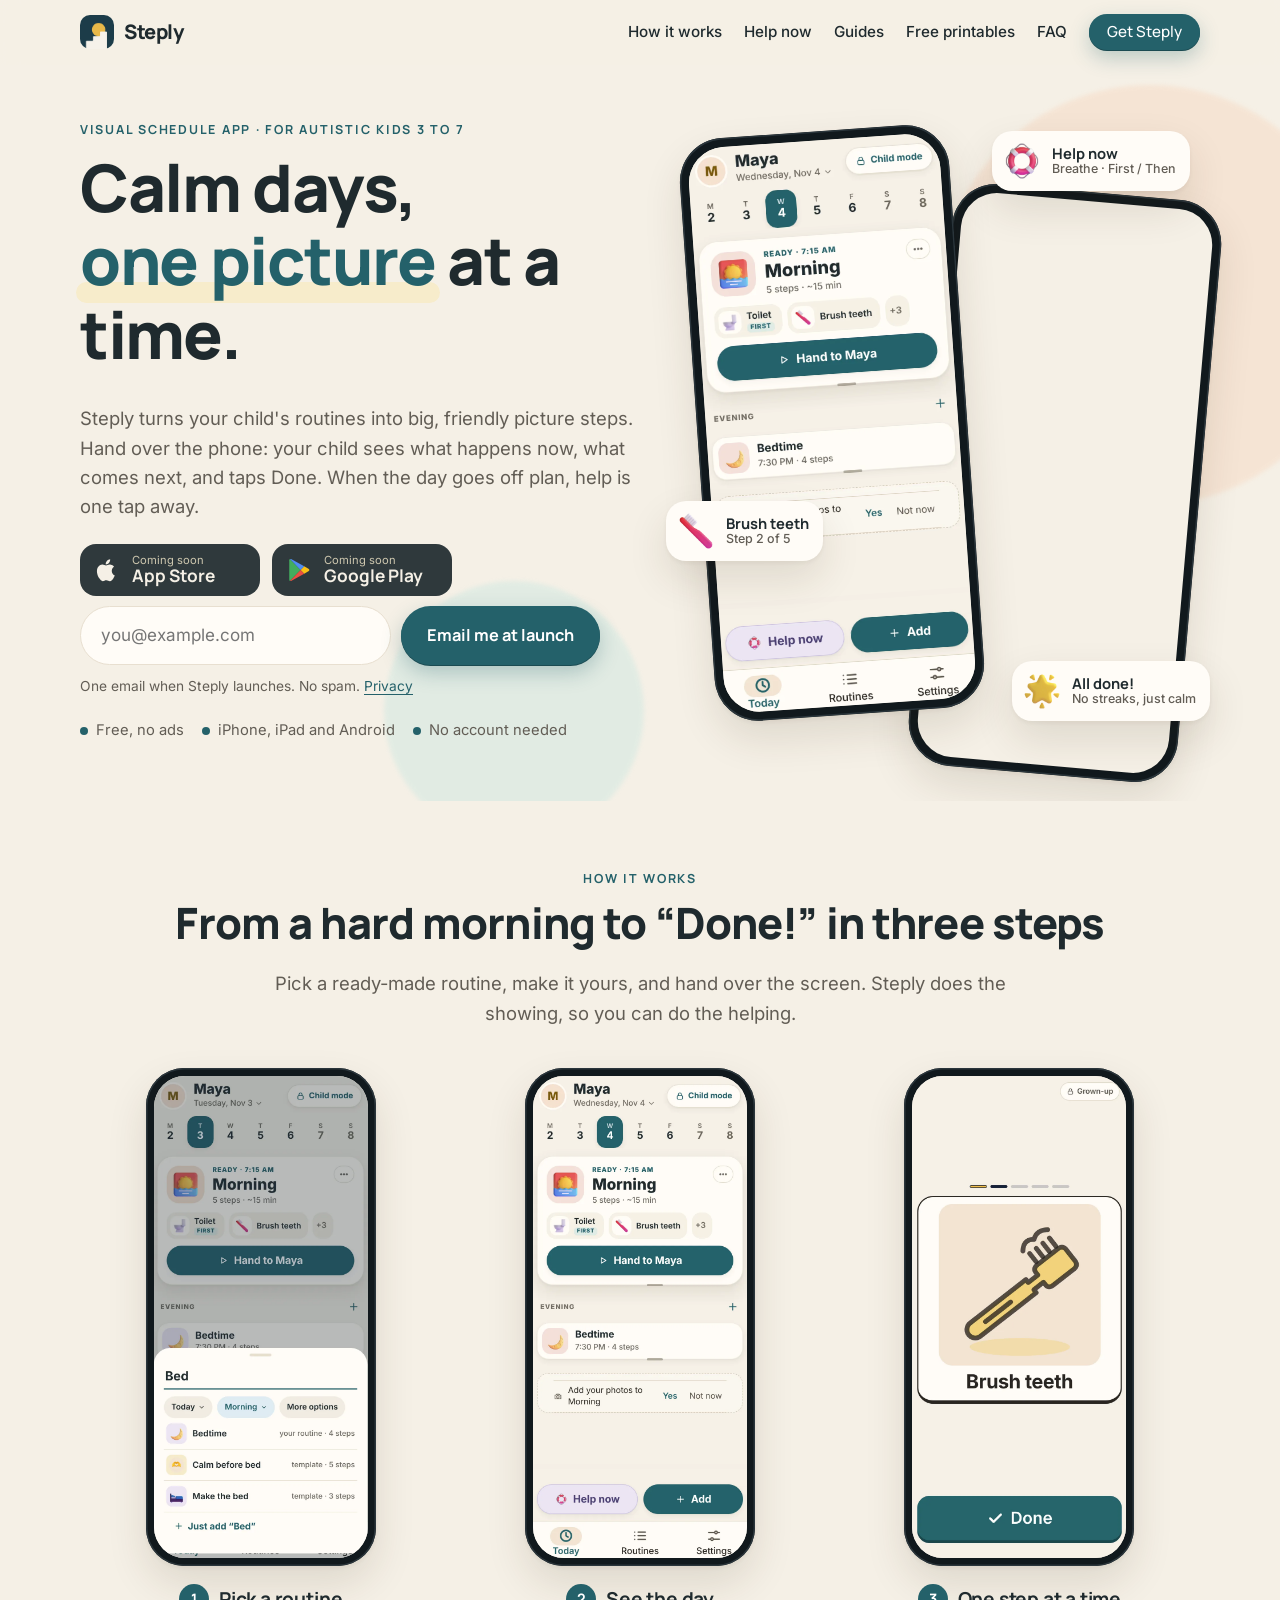
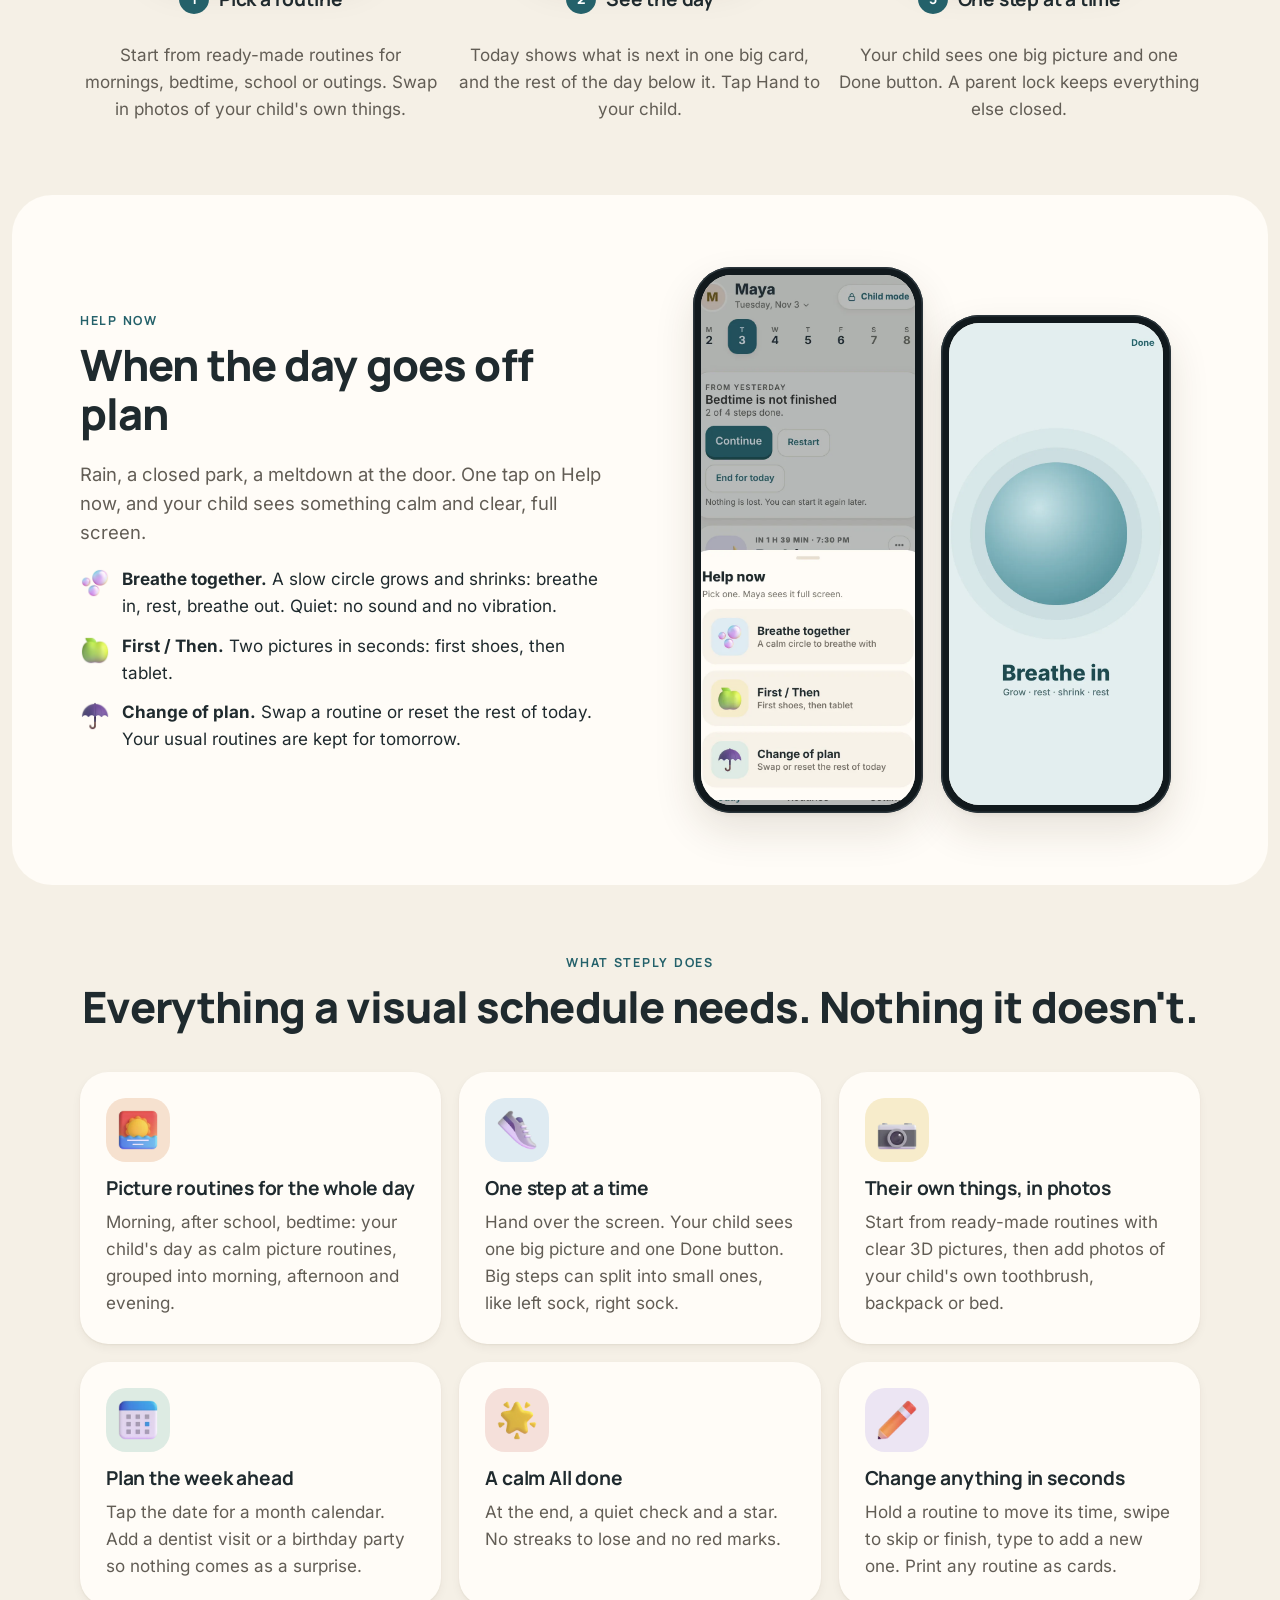
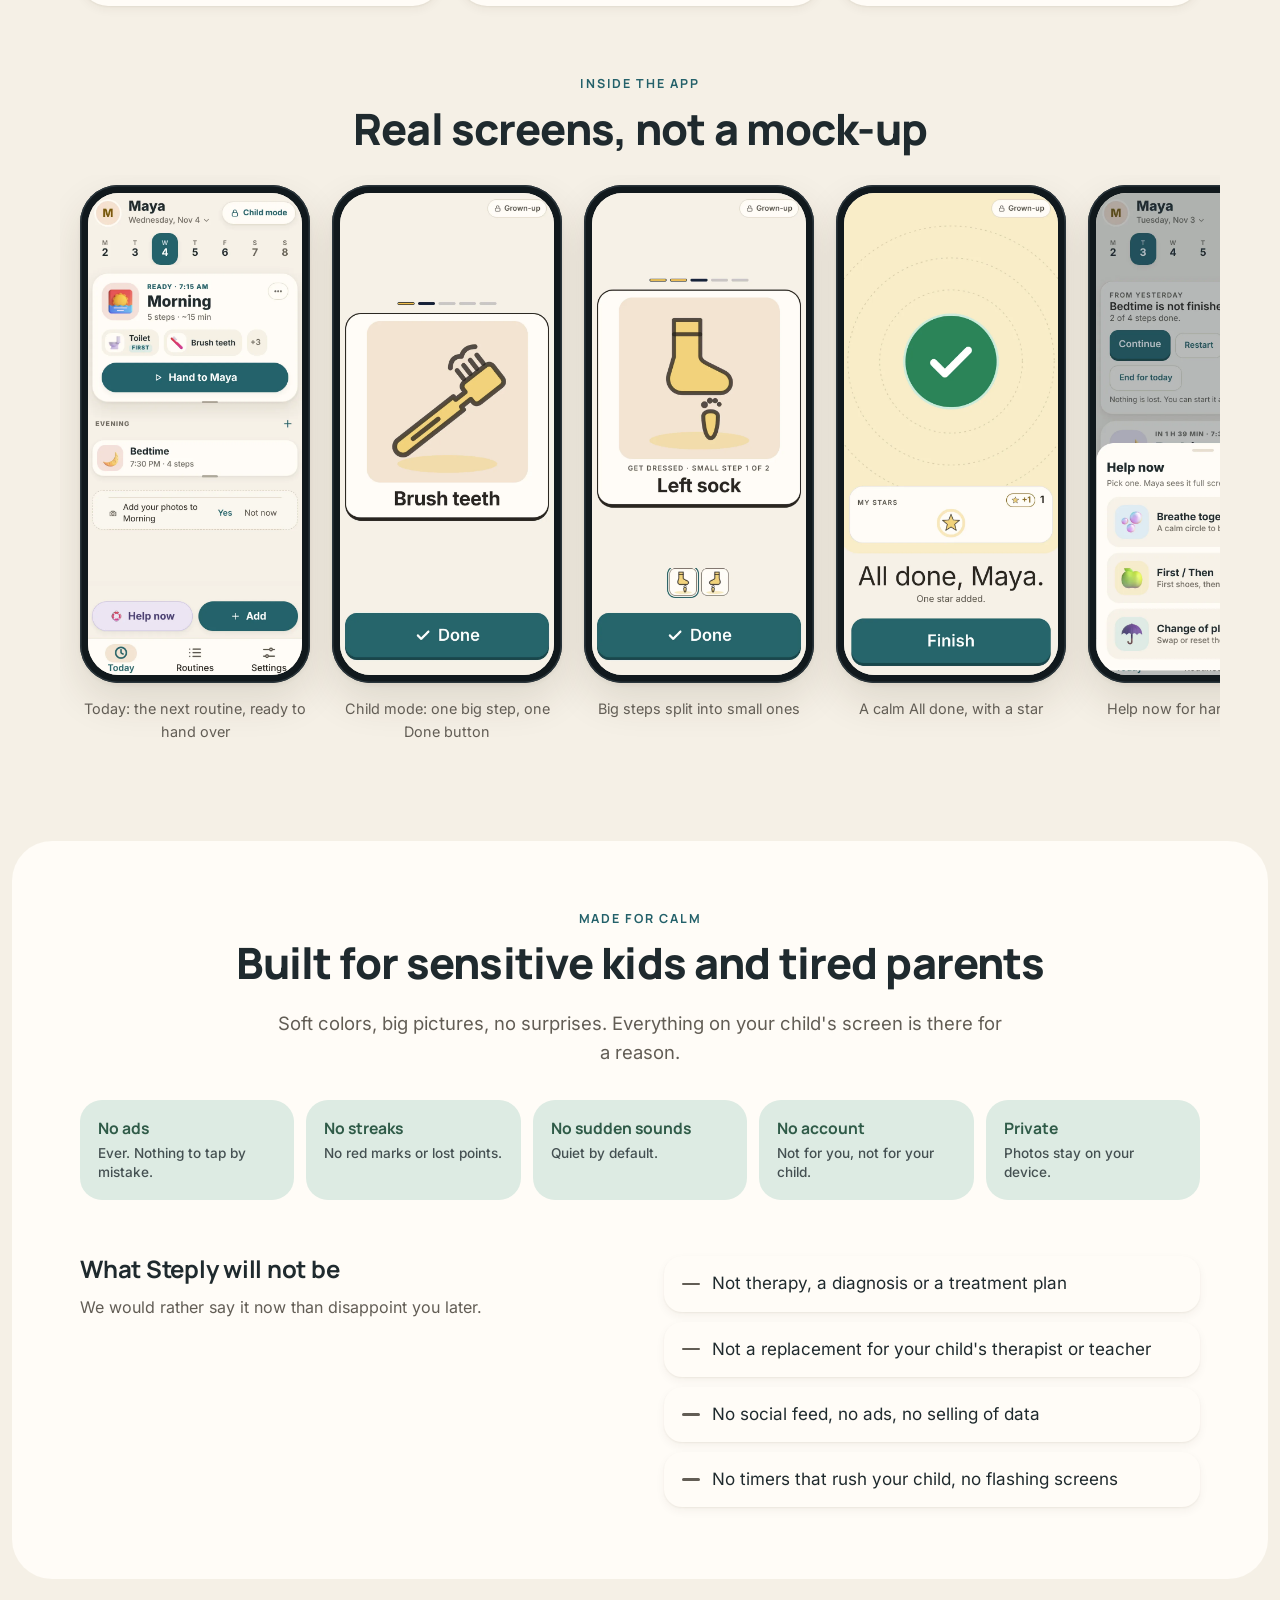
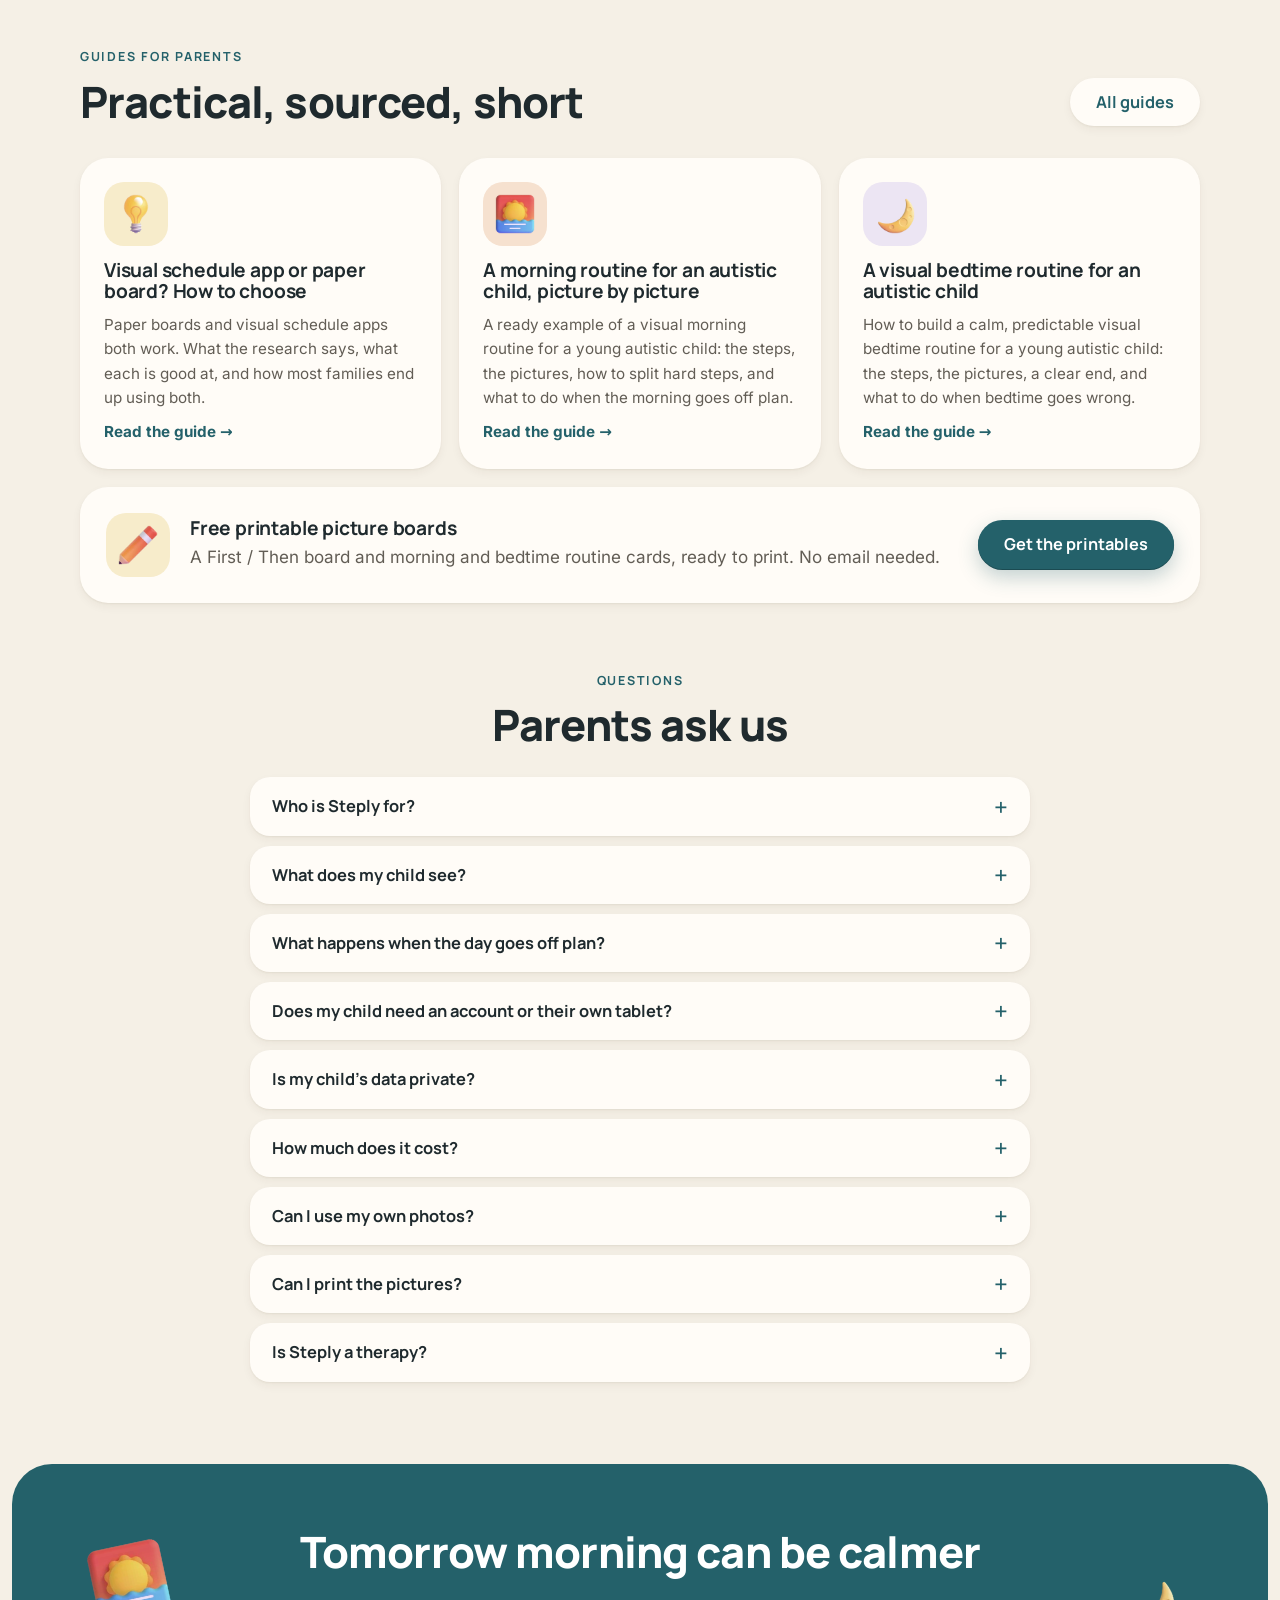
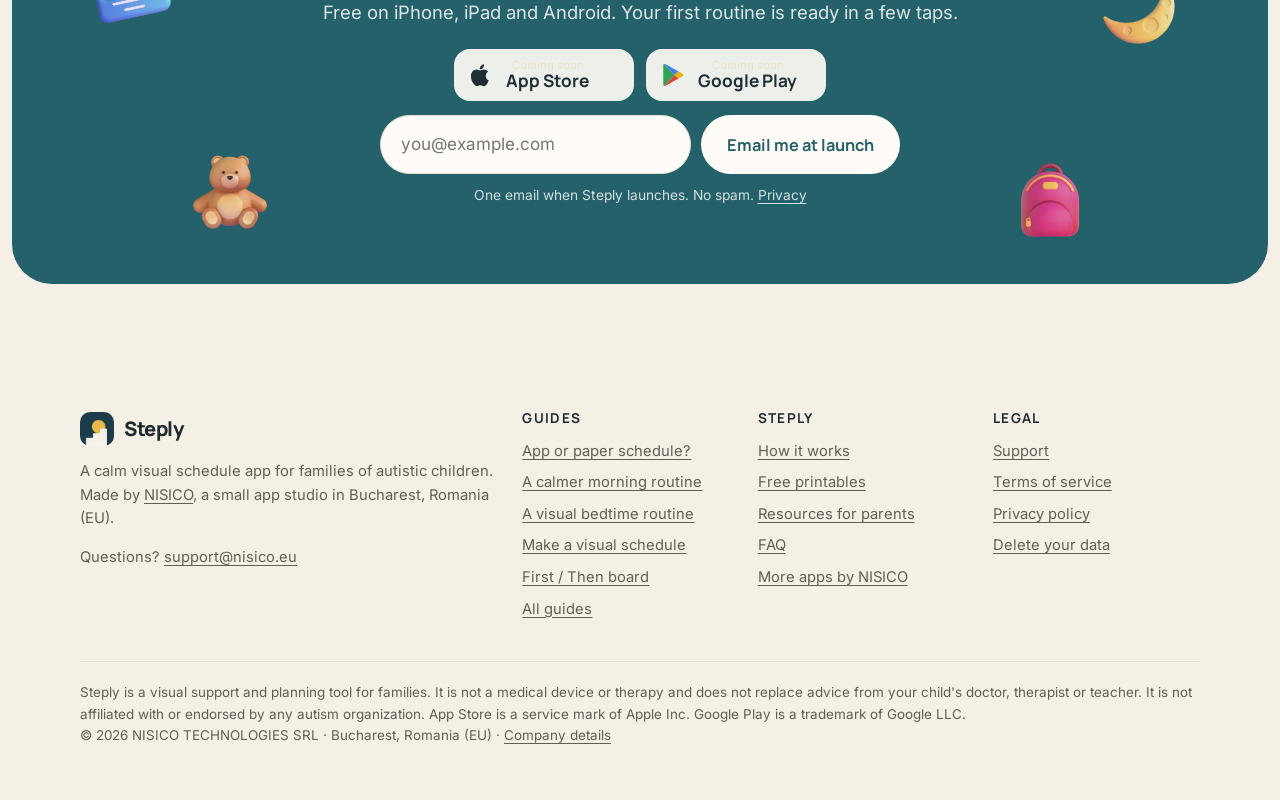
==== commit da29c26a: "Footer: link the Terms of service" ====
--- a/index.html
+++ b/index.html
@@ -128,7 +128,7 @@
 <p>Questions? <a href="mailto:support@nisico.eu">support@nisico.eu</a></p></div>
 <div><h4>Guides</h4><ul><li><a href="/blog/visual-schedule-app-or-paper/">App or paper schedule?</a></li><li><a href="/blog/morning-routine-for-autistic-child/">A calmer morning routine</a></li><li><a href="/blog/bedtime-routine-for-autistic-child/">A visual bedtime routine</a></li><li><a href="/blog/how-to-make-a-visual-schedule-for-an-autistic-child/">Make a visual schedule</a></li><li><a href="/blog/first-then-board/">First / Then board</a></li><li><a href="/blog/">All guides</a></li></ul></div>
 <div><h4>Steply</h4><ul><li><a href="/#how">How it works</a></li><li><a href="/printables/">Free printables</a></li><li><a href="/resources/">Resources for parents</a></li><li><a href="/#faq">FAQ</a></li><li><a href="https://nisico.eu/apps/">More apps by NISICO</a></li></ul></div>
-<div><h4>Legal</h4><ul><li><a href="https://nisico.eu/steply/support.html">Support</a></li><li><a href="https://nisico.eu/steply/privacy.html">Privacy policy</a></li><li><a href="https://nisico.eu/steply/delete-data.html">Delete your data</a></li></ul></div>
+<div><h4>Legal</h4><ul><li><a href="https://nisico.eu/steply/support.html">Support</a></li><li><a href="https://nisico.eu/steply/terms.html">Terms of service</a></li><li><a href="https://nisico.eu/steply/privacy.html">Privacy policy</a></li><li><a href="https://nisico.eu/steply/delete-data.html">Delete your data</a></li></ul></div>
 </div>
 <p class="legal">Steply is a visual support and planning tool for families. It is not a medical device or therapy and does not replace advice from your child's doctor, therapist or teacher. It is not affiliated with or endorsed by any autism organization. App Store is a service mark of Apple Inc. Google Play is a trademark of Google LLC.<br>© 2026 NISICO TECHNOLOGIES SRL · Bucharest, Romania (EU) · <a href="https://nisico.eu/#company">Company details</a></p>
 </div></footer>
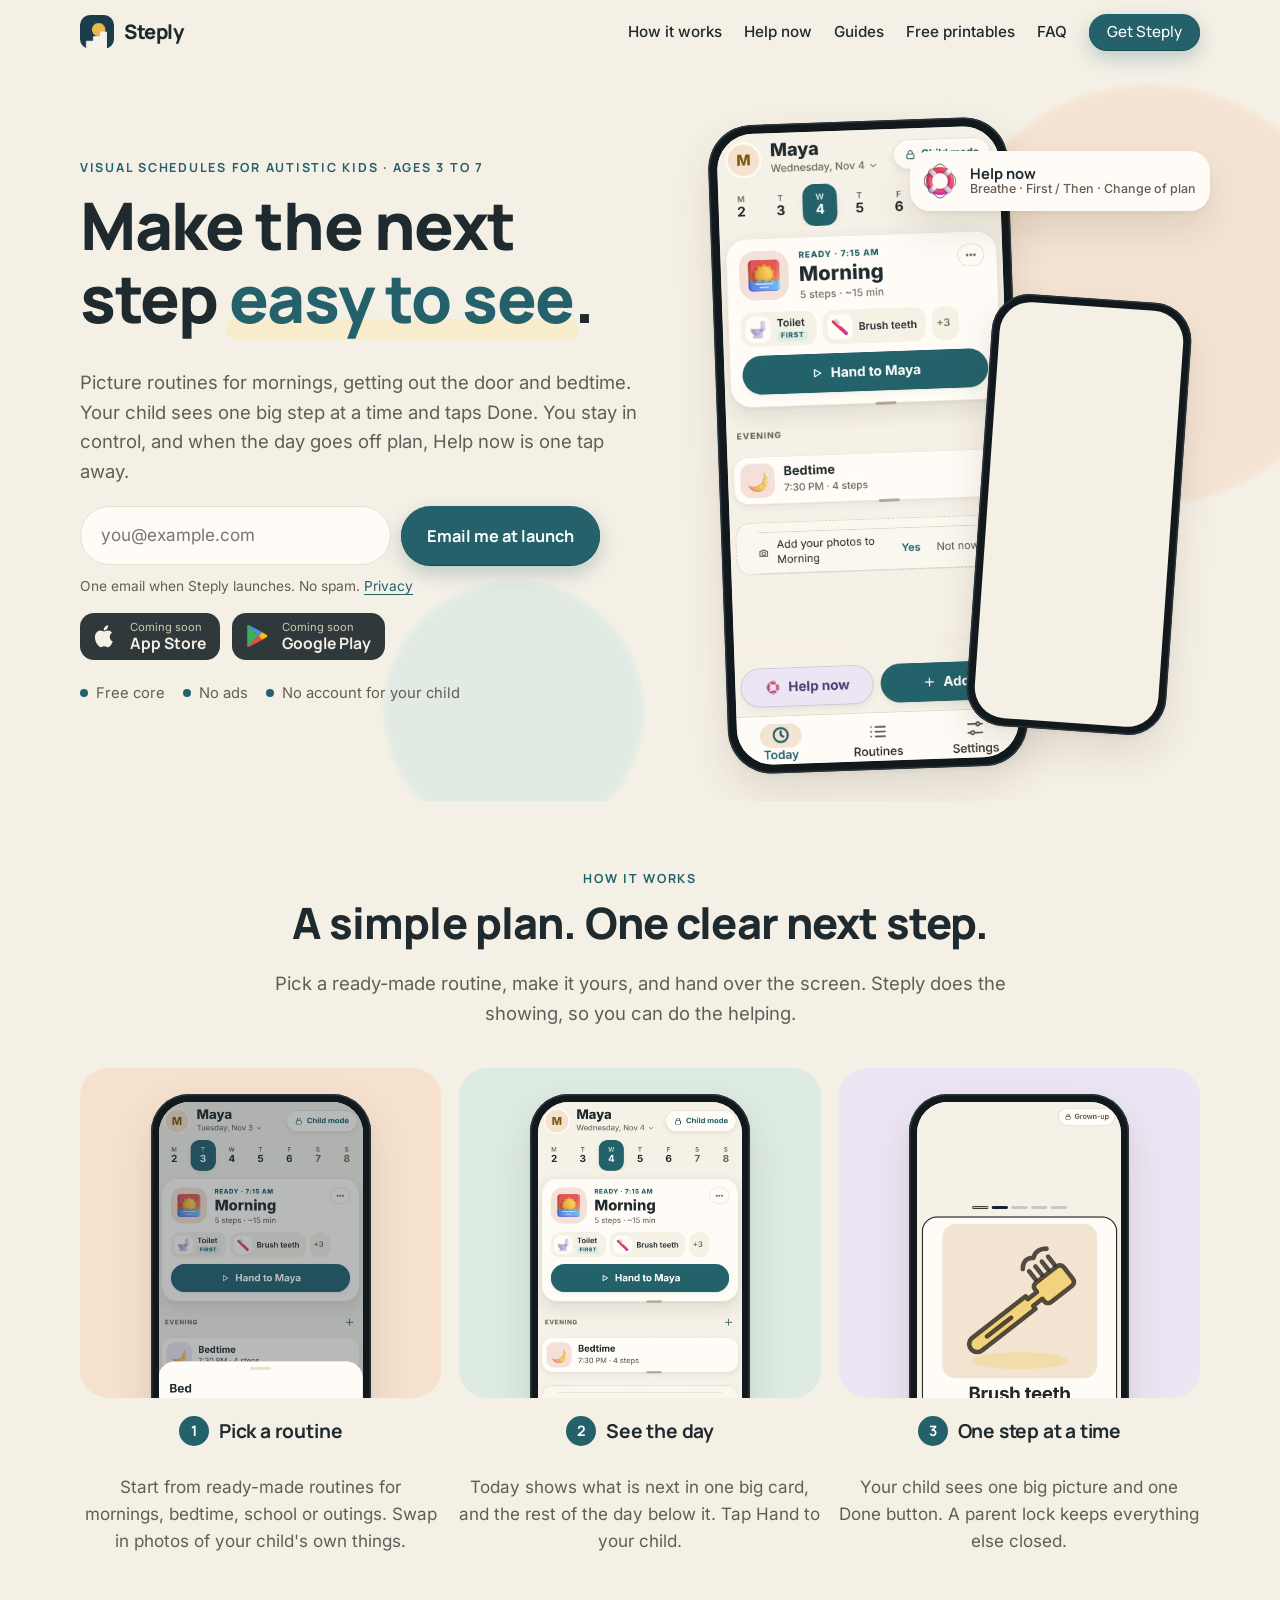
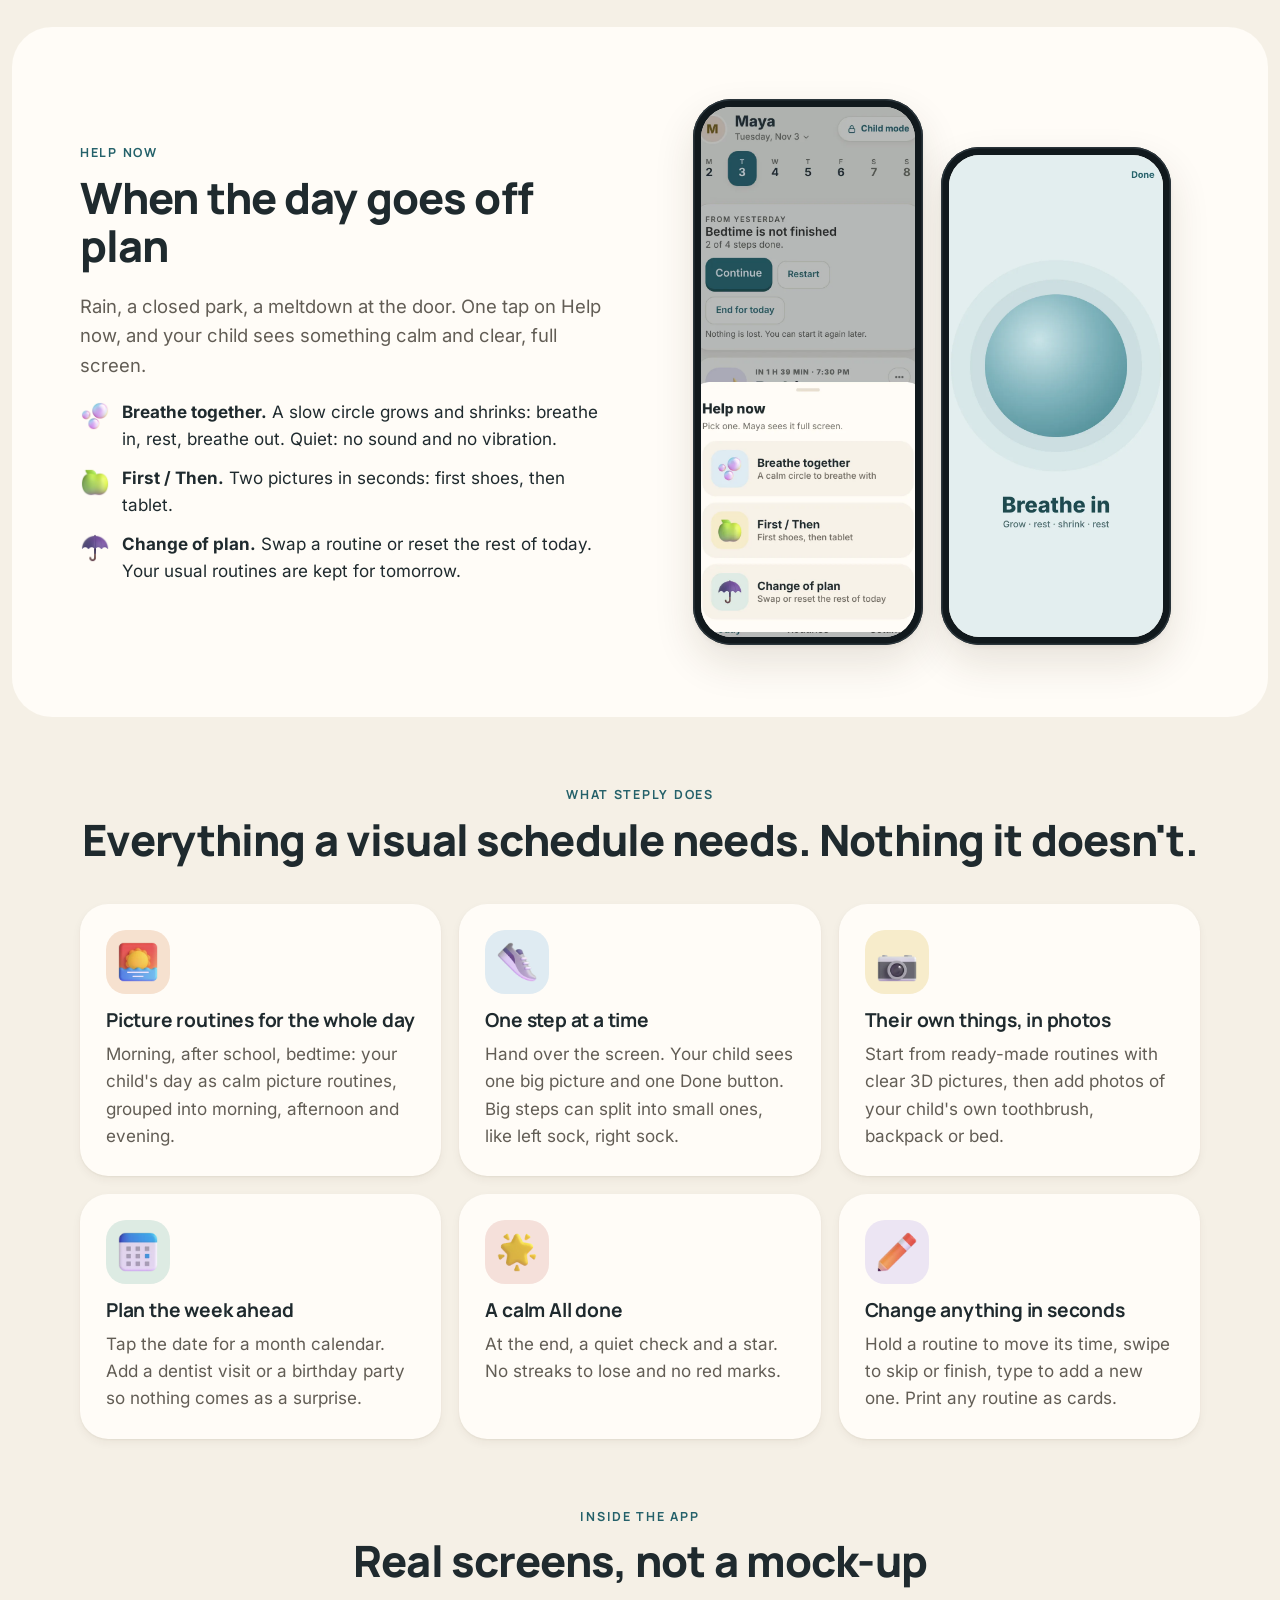
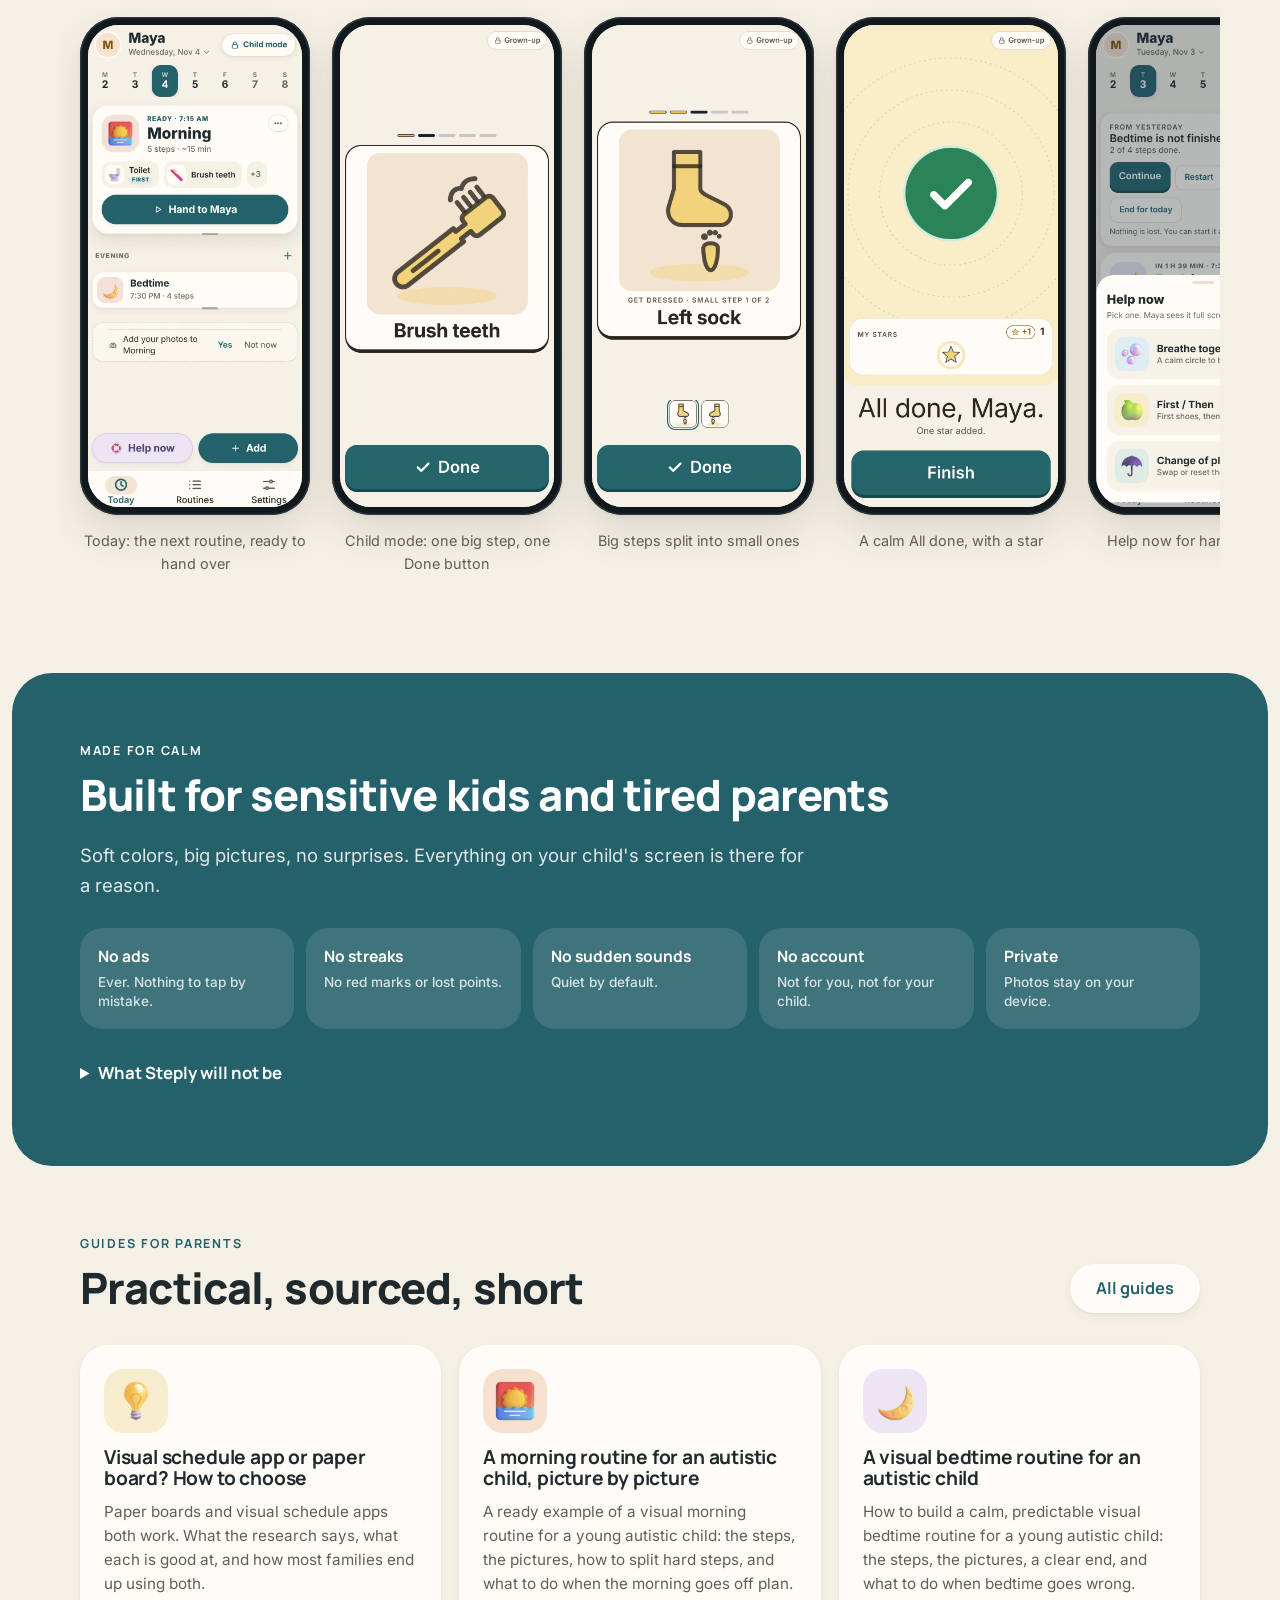
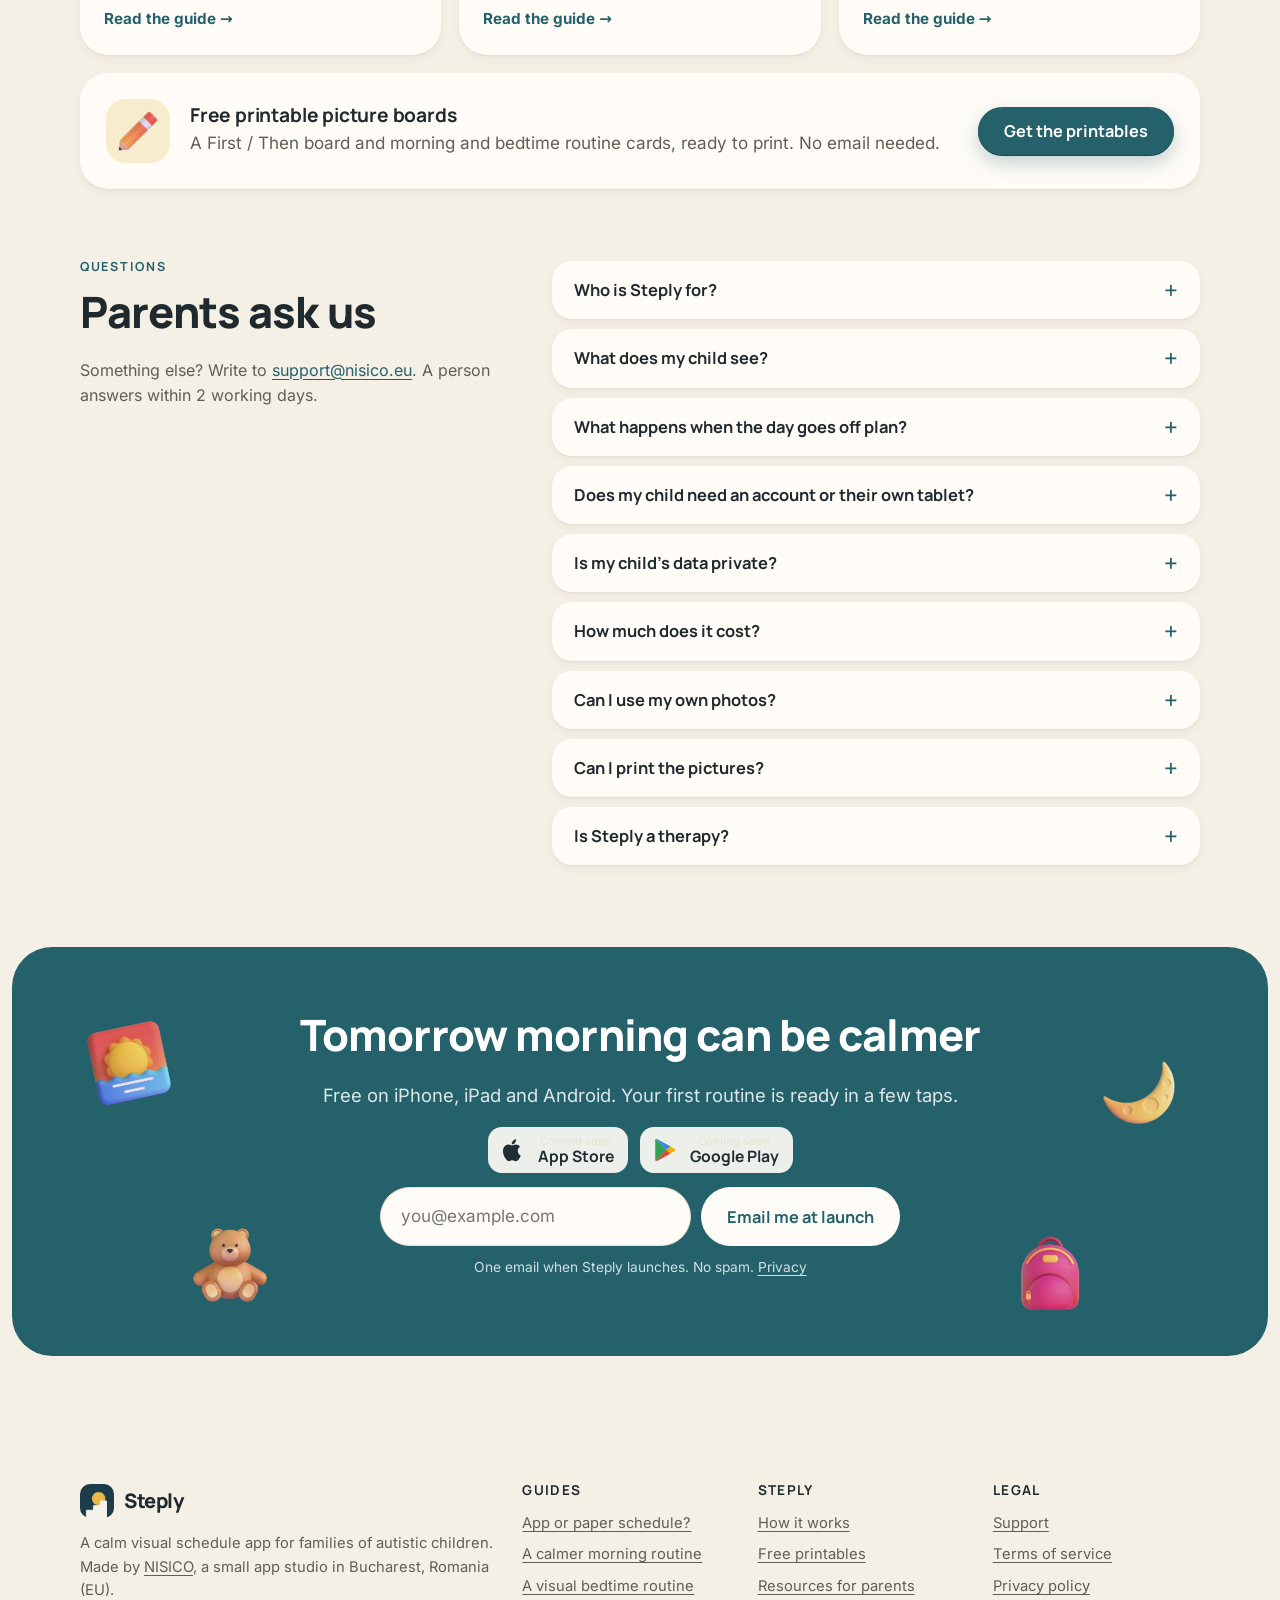
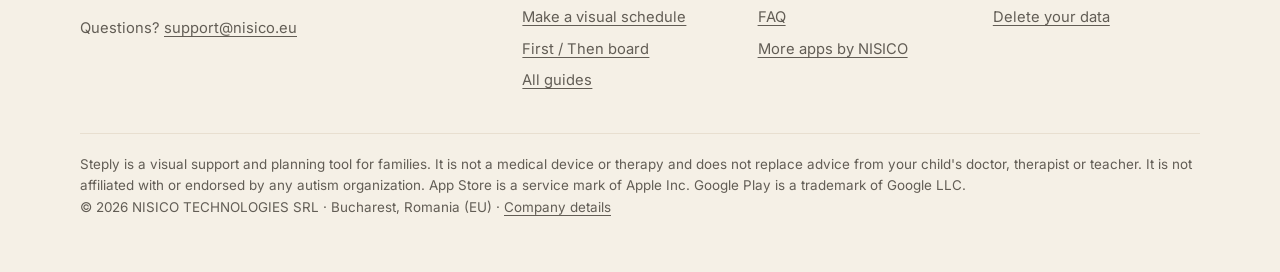
==== commit 6f77e4a4: "Steply site v2: benefit-led hero, one parent + one child phone, teal trust band, two-column FAQ" ====
--- a/index.html
+++ b/index.html
@@ -34,35 +34,34 @@
 <section class="hero"><span class="blob b1" aria-hidden="true"></span><span class="blob b2" aria-hidden="true"></span>
 <div class="wrap" style="position:relative;z-index:1">
 <div>
-<p class="kicker">Visual schedule app · for autistic kids 3 to 7</p>
-<h1>Calm days, <em>one picture</em> at a time.</h1>
-<p class="lead">Steply turns your child's routines into big, friendly picture steps. Hand over the phone: your child sees what happens now, what comes next, and taps Done. When the day goes off plan, help is one tap away.</p>
-<div id="get"><div class="stores"><span class="store soon" aria-label="App Store: coming soon"><svg viewBox="0 0 24 24" aria-hidden="true" fill="currentColor"><path d="M16.4 12.6c0-2.4 2-3.6 2.1-3.7-1.2-1.7-3-1.9-3.6-2-1.5-.2-3 .9-3.8.9-.8 0-2-.9-3.3-.9-1.7 0-3.3 1-4.2 2.6-1.8 3.1-.5 7.7 1.3 10.2.9 1.2 1.9 2.6 3.2 2.6 1.3-.1 1.8-.8 3.3-.8 1.5 0 2 .8 3.3.8 1.4 0 2.3-1.3 3.1-2.5 1-1.4 1.4-2.8 1.4-2.9-.1 0-2.8-1-2.8-4.3zM13.9 5.3c.7-.9 1.2-2 1-3.2-1 0-2.3.7-3 1.6-.7.8-1.2 2-1.1 3.1 1.2.1 2.3-.6 3.1-1.5z"/></svg><span><small>Coming soon</small><b>App Store</b></span></span><span class="store soon" aria-label="Google Play: coming soon"><svg viewBox="0 0 24 24" aria-hidden="true"><path fill="#34A853" d="M3.6 1.8 13.4 12 3.6 22.2c-.4-.2-.6-.7-.6-1.2V3c0-.5.2-1 .6-1.2z"/><path fill="#FBBC04" d="m16.8 15.4-3.4-3.4 3.4-3.4 3.9 2.2c1.1.6 1.1 1.8 0 2.4z"/><path fill="#4285F4" d="M16.8 8.6 13.4 12 3.6 1.8c.3-.1.7-.1 1.1.1z"/><path fill="#EA4335" d="M16.8 15.4 4.7 22.1c-.4.2-.8.2-1.1.1L13.4 12z"/></svg><span><small>Coming soon</small><b>Google Play</b></span></span></div><form class="wl" action="https://formspree.io/f/mnppobew" method="POST" data-wl>
+<p class="kicker">Visual schedules for autistic kids · ages 3 to 7</p>
+<h1>Make the next step <em>easy to see</em>.</h1>
+<p class="lead">Picture routines for mornings, getting out the door and bedtime. Your child sees one big step at a time and taps Done. You stay in control, and when the day goes off plan, Help now is one tap away.</p>
+<div id="get"><form class="wl" action="https://formspree.io/f/mnppobew" method="POST" data-wl>
 <label class="sr" for="wl-1" style="position:absolute;left:-9999px">Email</label>
 <input id="wl-1" type="email" name="email" required autocomplete="email" placeholder="you@example.com">
 <input type="hidden" name="app" value="steply"><input type="hidden" name="role" value="person"><input type="hidden" name="page" value="steply.nisico.eu">
 <button class="btn" type="submit">Email me at launch</button>
 </form>
 <p class="wl-ok" role="status">Thank you. We will email you once, on the day Steply is in the stores.</p>
-<p class="fine">One email when Steply launches. No spam. <a href="https://nisico.eu/steply/privacy.html">Privacy</a></p></div>
-<ul class="proof"><li>Free, no ads</li><li>iPhone, iPad and Android</li><li>No account needed</li></ul>
+<p class="fine">One email when Steply launches. No spam. <a href="https://nisico.eu/steply/privacy.html">Privacy</a></p><div class="stores"><span class="store soon" aria-label="App Store: coming soon"><svg viewBox="0 0 24 24" aria-hidden="true" fill="currentColor"><path d="M16.4 12.6c0-2.4 2-3.6 2.1-3.7-1.2-1.7-3-1.9-3.6-2-1.5-.2-3 .9-3.8.9-.8 0-2-.9-3.3-.9-1.7 0-3.3 1-4.2 2.6-1.8 3.1-.5 7.7 1.3 10.2.9 1.2 1.9 2.6 3.2 2.6 1.3-.1 1.8-.8 3.3-.8 1.5 0 2 .8 3.3.8 1.4 0 2.3-1.3 3.1-2.5 1-1.4 1.4-2.8 1.4-2.9-.1 0-2.8-1-2.8-4.3zM13.9 5.3c.7-.9 1.2-2 1-3.2-1 0-2.3.7-3 1.6-.7.8-1.2 2-1.1 3.1 1.2.1 2.3-.6 3.1-1.5z"/></svg><span><small>Coming soon</small><b>App Store</b></span></span><span class="store soon" aria-label="Google Play: coming soon"><svg viewBox="0 0 24 24" aria-hidden="true"><path fill="#34A853" d="M3.6 1.8 13.4 12 3.6 22.2c-.4-.2-.6-.7-.6-1.2V3c0-.5.2-1 .6-1.2z"/><path fill="#FBBC04" d="m16.8 15.4-3.4-3.4 3.4-3.4 3.9 2.2c1.1.6 1.1 1.8 0 2.4z"/><path fill="#4285F4" d="M16.8 8.6 13.4 12 3.6 1.8c.3-.1.7-.1 1.1.1z"/><path fill="#EA4335" d="M16.8 15.4 4.7 22.1c-.4.2-.8.2-1.1.1L13.4 12z"/></svg><span><small>Coming soon</small><b>Google Play</b></span></span></div></div>
+<ul class="proof"><li>Free core</li><li>No ads</li><li>No account for your child</li></ul>
 </div>
-<div class="stage" aria-label="Steply on two phones">
+<div class="stage" aria-label="Steply: the parent's Today screen and your child's step screen">
 <div class="phone p1"><div class="scr"><img src="/assets/screens/today.webp" alt="Steply Today screen: Morning routine ready, with Hand to Maya button" width="390" height="844" fetchpriority="high" decoding="async"></div></div>
-<div class="phone p2"><div class="scr demo"><img src="/assets/screens/step-toilet.webp" alt="Child mode step: Toilet" width="390" height="844" fetchpriority="high" decoding="async"><img src="/assets/screens/step-teeth.webp" alt="Child mode step: Brush teeth" width="390" height="844" fetchpriority="high" decoding="async"><img src="/assets/screens/step-sock.webp" alt="Child mode small step: Left sock" width="390" height="844" fetchpriority="high" decoding="async"><img src="/assets/screens/all-done.webp" alt="All done, Maya. One star added." width="390" height="844" fetchpriority="high" decoding="async"></div></div>
-<div class="float f1"><img src="/assets/emoji/toothbrush.webp" alt="" width="40" height="40" loading="lazy" decoding="async"><span>Brush teeth<small>Step 2 of 5</small></span></div>
-<div class="float f2"><img src="/assets/emoji/ring_buoy.webp" alt="" width="40" height="40" loading="lazy" decoding="async"><span>Help now<small>Breathe · First / Then</small></span></div>
-<div class="float f3"><img src="/assets/emoji/glowing_star.webp" alt="" width="40" height="40" loading="lazy" decoding="async"><span>All done!<small>No streaks, just calm</small></span></div>
+<div class="phone p2 sm"><div class="scr demo"><img src="/assets/screens/step-toilet.webp" alt="Child mode step: Toilet" width="390" height="844" fetchpriority="high" decoding="async"><img src="/assets/screens/step-teeth.webp" alt="Child mode step: Brush teeth" width="390" height="844" fetchpriority="high" decoding="async"><img src="/assets/screens/step-sock.webp" alt="Child mode small step: Left sock" width="390" height="844" fetchpriority="high" decoding="async"><img src="/assets/screens/all-done.webp" alt="All done, Maya. One star added." width="390" height="844" fetchpriority="high" decoding="async"></div></div>
+<div class="float f2"><img src="/assets/emoji/ring_buoy.webp" alt="" width="40" height="40" loading="lazy" decoding="async"><span>Help now<small>Breathe · First / Then · Change of plan</small></span></div>
+
 </div>
 </div></section>
 
 <section id="how"><div class="wrap">
-<div class="center rv"><p class="kicker">How it works</p><h2>From a hard morning to “Done!” in three steps</h2>
+<div class="center rv"><p class="kicker">How it works</p><h2>A simple plan. One clear next step.</h2>
 <p class="lead">Pick a ready-made routine, make it yours, and hand over the screen. Steply does the showing, so you can do the helping.</p></div>
 <div class="grid g3 steps" style="margin-top:40px">
-<div class="step rv"><div class="phone sm"><div class="scr"><img src="/assets/screens/add.webp" alt="Adding a routine" width="390" height="844" loading="lazy" decoding="async"></div></div><h3>Pick a routine</h3><p>Start from ready-made routines for mornings, bedtime, school or outings. Swap in photos of your child's own things.</p></div>
-<div class="step rv"><div class="phone sm"><div class="scr"><img src="/assets/screens/today.webp" alt="Today screen with the next routine" width="390" height="844" loading="lazy" decoding="async"></div></div><h3>See the day</h3><p>Today shows what is next in one big card, and the rest of the day below it. Tap Hand to your child.</p></div>
-<div class="step rv"><div class="phone sm"><div class="scr"><img src="/assets/screens/step-teeth.webp" alt="Child mode: Brush teeth" width="390" height="844" loading="lazy" decoding="async"></div></div><h3>One step at a time</h3><p>Your child sees one big picture and one Done button. A parent lock keeps everything else closed.</p></div>
+<div class="step rv"><div class="pad t-peach"><div class="phone sm"><div class="scr"><img src="/assets/screens/add.webp" alt="Adding a routine" width="390" height="844" loading="lazy" decoding="async"></div></div></div><h3>Pick a routine</h3><p>Start from ready-made routines for mornings, bedtime, school or outings. Swap in photos of your child's own things.</p></div>
+<div class="step rv"><div class="pad t-sage"><div class="phone sm"><div class="scr"><img src="/assets/screens/today.webp" alt="Today screen with the next routine" width="390" height="844" loading="lazy" decoding="async"></div></div></div><h3>See the day</h3><p>Today shows what is next in one big card, and the rest of the day below it. Tap Hand to your child.</p></div>
+<div class="step rv"><div class="pad t-lav"><div class="phone sm"><div class="scr"><img src="/assets/screens/step-teeth.webp" alt="Child mode: Brush teeth" width="390" height="844" loading="lazy" decoding="async"></div></div></div><h3>One step at a time</h3><p>Your child sees one big picture and one Done button. A parent lock keeps everything else closed.</p></div>
 </div></div></section>
 
 <section id="help-now" class="band"><div class="wrap split">
@@ -78,7 +77,7 @@
 
 <section><div class="wrap">
 <div class="center rv"><p class="kicker">What Steply does</p><h2>Everything a visual schedule needs. Nothing it doesn't.</h2></div>
-<div class="grid g3" style="margin-top:40px"><div class="card rv"><div class="tile t-peach"><img src="/assets/emoji/sunrise.webp" alt="" width="44" height="44" loading="lazy" decoding="async"></div><h3>Picture routines for the whole day</h3><p>Morning, after school, bedtime: your child&#x27;s day as calm picture routines, grouped into morning, afternoon and evening.</p></div><div class="card rv"><div class="tile t-sky"><img src="/assets/emoji/running_shoe.webp" alt="" width="44" height="44" loading="lazy" decoding="async"></div><h3>One step at a time</h3><p>Hand over the screen. Your child sees one big picture and one Done button. Big steps can split into small ones, like left sock, right sock.</p></div><div class="card rv"><div class="tile t-butter"><img src="/assets/emoji/camera.webp" alt="" width="44" height="44" loading="lazy" decoding="async"></div><h3>Their own things, in photos</h3><p>Start from ready-made routines with clear 3D pictures, then add photos of your child&#x27;s own toothbrush, backpack or bed.</p></div><div class="card rv"><div class="tile t-sage"><img src="/assets/emoji/calendar.webp" alt="" width="44" height="44" loading="lazy" decoding="async"></div><h3>Plan the week ahead</h3><p>Tap the date for a month calendar. Add a dentist visit or a birthday party so nothing comes as a surprise.</p></div><div class="card rv"><div class="tile t-rose"><img src="/assets/emoji/glowing_star.webp" alt="" width="44" height="44" loading="lazy" decoding="async"></div><h3>A calm All done</h3><p>At the end, a quiet check and a star. No streaks to lose and no red marks.</p></div><div class="card rv"><div class="tile t-lav"><img src="/assets/emoji/pencil.webp" alt="" width="44" height="44" loading="lazy" decoding="async"></div><h3>Change anything in seconds</h3><p>Hold a routine to move its time, swipe to skip or finish, type to add a new one. Print any routine as cards.</p></div></div>
+<div class="grid g3 feat" style="margin-top:40px"><div class="card rv"><div class="tile t-peach"><img src="/assets/emoji/sunrise.webp" alt="" width="44" height="44" loading="lazy" decoding="async"></div><h3>Picture routines for the whole day</h3><p>Morning, after school, bedtime: your child&#x27;s day as calm picture routines, grouped into morning, afternoon and evening.</p></div><div class="card rv"><div class="tile t-sky"><img src="/assets/emoji/running_shoe.webp" alt="" width="44" height="44" loading="lazy" decoding="async"></div><h3>One step at a time</h3><p>Hand over the screen. Your child sees one big picture and one Done button. Big steps can split into small ones, like left sock, right sock.</p></div><div class="card rv"><div class="tile t-butter"><img src="/assets/emoji/camera.webp" alt="" width="44" height="44" loading="lazy" decoding="async"></div><h3>Their own things, in photos</h3><p>Start from ready-made routines with clear 3D pictures, then add photos of your child&#x27;s own toothbrush, backpack or bed.</p></div><div class="card rv"><div class="tile t-sage"><img src="/assets/emoji/calendar.webp" alt="" width="44" height="44" loading="lazy" decoding="async"></div><h3>Plan the week ahead</h3><p>Tap the date for a month calendar. Add a dentist visit or a birthday party so nothing comes as a surprise.</p></div><div class="card rv"><div class="tile t-rose"><img src="/assets/emoji/glowing_star.webp" alt="" width="44" height="44" loading="lazy" decoding="async"></div><h3>A calm All done</h3><p>At the end, a quiet check and a star. No streaks to lose and no red marks.</p></div><div class="card rv"><div class="tile t-lav"><img src="/assets/emoji/pencil.webp" alt="" width="44" height="44" loading="lazy" decoding="async"></div><h3>Change anything in seconds</h3><p>Hold a routine to move its time, swipe to skip or finish, type to add a new one. Print any routine as cards.</p></div></div>
 </div></section>
 
 <section style="padding-top:0"><div class="wrap">
@@ -86,14 +85,12 @@
 <div class="gallery" tabindex="0" aria-label="App screens, scroll sideways"><figure><div class="phone sm"><div class="scr"><img src="/assets/screens/today.webp" alt="Today: the next routine, ready to hand over" width="390" height="844" loading="lazy" decoding="async"></div></div><figcaption>Today: the next routine, ready to hand over</figcaption></figure><figure><div class="phone sm"><div class="scr"><img src="/assets/screens/step-teeth.webp" alt="Child mode: one big step, one Done button" width="390" height="844" loading="lazy" decoding="async"></div></div><figcaption>Child mode: one big step, one Done button</figcaption></figure><figure><div class="phone sm"><div class="scr"><img src="/assets/screens/step-sock.webp" alt="Big steps split into small ones" width="390" height="844" loading="lazy" decoding="async"></div></div><figcaption>Big steps split into small ones</figcaption></figure><figure><div class="phone sm"><div class="scr"><img src="/assets/screens/all-done.webp" alt="A calm All done, with a star" width="390" height="844" loading="lazy" decoding="async"></div></div><figcaption>A calm All done, with a star</figcaption></figure><figure><div class="phone sm"><div class="scr"><img src="/assets/screens/help.webp" alt="Help now for hard moments" width="390" height="844" loading="lazy" decoding="async"></div></div><figcaption>Help now for hard moments</figcaption></figure><figure><div class="phone sm"><div class="scr"><img src="/assets/screens/breathe.webp" alt="Breathe together: a slow, calm circle" width="390" height="844" loading="lazy" decoding="async"></div></div><figcaption>Breathe together: a slow, calm circle</figcaption></figure><figure><div class="phone sm"><div class="scr"><img src="/assets/screens/month.webp" alt="The month at a glance" width="390" height="844" loading="lazy" decoding="async"></div></div><figcaption>The month at a glance</figcaption></figure><figure><div class="phone sm"><div class="scr"><img src="/assets/screens/add.webp" alt="Add a routine by typing its name" width="390" height="844" loading="lazy" decoding="async"></div></div><figcaption>Add a routine by typing its name</figcaption></figure></div>
 </div></section>
 
-<section class="band"><div class="wrap">
-<div class="center rv"><p class="kicker">Made for calm</p><h2>Built for sensitive kids and tired parents</h2>
+<section class="trust"><div class="wrap">
+<div class="rv"><p class="kicker">Made for calm</p><h2>Built for sensitive kids and tired parents</h2>
 <p class="lead">Soft colors, big pictures, no surprises. Everything on your child's screen is there for a reason.</p></div>
-<div class="calm rv" style="margin-top:32px"><div>No ads<span>Ever. Nothing to tap by mistake.</span></div><div>No streaks<span>No red marks or lost points.</span></div><div>No sudden sounds<span>Quiet by default.</span></div><div>No account<span>Not for you, not for your child.</span></div><div>Private<span>Photos stay on your device.</span></div></div>
-<div class="split" style="margin-top:56px;align-items:start">
-<div class="rv"><h3 style="font-size:1.5rem">What Steply will not be</h3><p class="lead" style="font-size:1rem">We would rather say it now than disappoint you later.</p></div>
-<ul class="nots rv"><li>Not therapy, a diagnosis or a treatment plan</li><li>Not a replacement for your child&#x27;s therapist or teacher</li><li>No social feed, no ads, no selling of data</li><li>No timers that rush your child, no flashing screens</li></ul>
-</div></div></section>
+<div class="calm rv" style="margin-top:28px"><div>No ads<span>Ever. Nothing to tap by mistake.</span></div><div>No streaks<span>No red marks or lost points.</span></div><div>No sudden sounds<span>Quiet by default.</span></div><div>No account<span>Not for you, not for your child.</span></div><div>Private<span>Photos stay on your device.</span></div></div>
+<details class="nots-d rv"><summary>What Steply will not be</summary><ul class="nots"><li>Not therapy, a diagnosis or a treatment plan</li><li>Not a replacement for your child&#x27;s therapist or teacher</li><li>No social feed, no ads, no selling of data</li><li>No timers that rush your child, no flashing screens</li></ul></details>
+</div></section>
 
 <section><div class="wrap">
 <div class="rv" style="display:flex;justify-content:space-between;align-items:end;gap:20px;flex-wrap:wrap"><div><p class="kicker">Guides for parents</p><h2 style="margin:0">Practical, sourced, short</h2></div><a class="btn quiet" href="/blog/">All guides</a></div>
@@ -101,9 +98,9 @@
 <div class="card rv" style="margin-top:18px;display:flex;gap:20px;align-items:center;flex-wrap:wrap"><div class="tile t-butter" style="margin:0"><img src="/assets/emoji/pencil.webp" alt="" width="44" height="44" loading="lazy" decoding="async"></div><div style="flex:1;min-width:220px"><h3 style="margin:0 0 4px">Free printable picture boards</h3><p>A First / Then board and morning and bedtime routine cards, ready to print. No email needed.</p></div><a class="btn" href="/printables/">Get the printables</a></div>
 </div></section>
 
-<section id="faq" style="padding-top:0"><div class="wrap" style="max-width:820px">
-<div class="center rv"><p class="kicker">Questions</p><h2>Parents ask us</h2></div>
-<div class="faq" style="margin-top:28px"><details><summary>Who is Steply for?</summary><p>Parents of autistic children ages 3 to 7, starting with routines at home. No diagnosis is needed: any family that uses picture schedules can use it, and grown-ups can use it for their own day too.</p></details><details><summary>What does my child see?</summary><p>In child mode your child sees one big picture step at a time and one Done button, with the steps ahead shown as small dots. A parent lock keeps everything else closed. At the end there is a calm All done screen.</p></details><details><summary>What happens when the day goes off plan?</summary><p>Tap Help now. Breathe together shows a slow, calm circle to breathe with. First / Then shows two pictures in seconds. Change of plan lets you swap a routine or reset the rest of today, and your usual routines are kept.</p></details><details><summary>Does my child need an account or their own tablet?</summary><p>No. Steply works on the phone or tablet you already have, iPhone, iPad or Android. You do not need an account to start.</p></details><details><summary>Is my child&#x27;s data private?</summary><p>Your child never needs an account. Routines and photos you add stay on your device unless you choose to back them up or share a link. There are no ads and we never sell data.</p></details><details><summary>How much does it cost?</summary><p>Steply is free to download and everyday routines are free, with no ads. Steply Plus is an optional subscription with extras such as week and month planning. You see the price in the App Store or Google Play before you pay, and we email you 2 days before any trial turns into a charge.</p></details><details><summary>Can I use my own photos?</summary><p>Yes. Start from ready-made routines with clear 3D pictures, then swap any picture for a photo of your child&#x27;s own toothbrush, backpack or bed.</p></details><details><summary>Can I print the pictures?</summary><p>Yes. You can print picture cards and boards from the app, and there are free printable boards on this site for the fridge or a day without screens.</p></details><details><summary>Is Steply a therapy?</summary><p>No. Steply is a visual support and planning tool. It does not diagnose or treat anything and does not replace your child&#x27;s doctor, therapist or teacher. Many families use it alongside the plan they already follow.</p></details></div>
+<section id="faq" style="padding-top:0"><div class="wrap faq-wrap">
+<div class="rv"><p class="kicker">Questions</p><h2>Parents ask us</h2><p class="lead" style="font-size:1rem">Something else? Write to <a href="mailto:support@nisico.eu">support@nisico.eu</a>. A person answers within 2 working days.</p></div>
+<div class="faq"><details><summary>Who is Steply for?</summary><p>Parents of autistic children ages 3 to 7, starting with routines at home. No diagnosis is needed: any family that uses picture schedules can use it, and grown-ups can use it for their own day too.</p></details><details><summary>What does my child see?</summary><p>In child mode your child sees one big picture step at a time and one Done button, with the steps ahead shown as small dots. A parent lock keeps everything else closed. At the end there is a calm All done screen.</p></details><details><summary>What happens when the day goes off plan?</summary><p>Tap Help now. Breathe together shows a slow, calm circle to breathe with. First / Then shows two pictures in seconds. Change of plan lets you swap a routine or reset the rest of today, and your usual routines are kept.</p></details><details><summary>Does my child need an account or their own tablet?</summary><p>No. Steply works on the phone or tablet you already have, iPhone, iPad or Android. You do not need an account to start.</p></details><details><summary>Is my child&#x27;s data private?</summary><p>Your child never needs an account. Routines and photos you add stay on your device unless you choose to back them up or share a link. There are no ads and we never sell data.</p></details><details><summary>How much does it cost?</summary><p>Steply is free to download and everyday routines are free, with no ads. Steply Plus is an optional subscription with extras such as week and month planning. You see the price in the App Store or Google Play before you pay, and we email you 2 days before any trial turns into a charge.</p></details><details><summary>Can I use my own photos?</summary><p>Yes. Start from ready-made routines with clear 3D pictures, then swap any picture for a photo of your child&#x27;s own toothbrush, backpack or bed.</p></details><details><summary>Can I print the pictures?</summary><p>Yes. You can print picture cards and boards from the app, and there are free printable boards on this site for the fridge or a day without screens.</p></details><details><summary>Is Steply a therapy?</summary><p>No. Steply is a visual support and planning tool. It does not diagnose or treat anything and does not replace your child&#x27;s doctor, therapist or teacher. Many families use it alongside the plan they already follow.</p></details></div>
 </div></section>
 
 <section style="padding-top:0"><div class="final rv">
--- a/assets/site.css
+++ b/assets/site.css
@@ -216,3 +216,34 @@
 .js .rv{opacity:0;transform:translateY(16px);transition:opacity .6s ease,transform .6s ease}
 .js .rv.in{opacity:1;transform:none}
 @media (prefers-reduced-motion:reduce){.js .rv{opacity:1;transform:none;transition:none}}
+
+/* v2 (debate round 1): one big parent phone + a smaller child phone, labels, tinted step pads, teal trust band */
+.stage .p1{width:300px;left:6%;top:0;transform:rotate(-2deg)}
+.stage .p2{width:200px;right:4%;top:auto;bottom:30px;transform:rotate(4deg);z-index:3}
+.stage .f2{right:-2%;top:30px}
+.tag{position:absolute;margin:0;font:700 .72rem/1 Manrope,sans-serif;letter-spacing:.12em;text-transform:uppercase;color:var(--muted);z-index:4}
+.tag.t1{left:8%;bottom:-6px}.tag.t2{right:8%;bottom:4px}
+.wl{margin-top:20px}
+.stores{margin-top:16px}.stores .store{padding:8px 14px 8px 12px;min-width:0;border-radius:14px}.stores .store b{font-size:.98rem}
+.pad{border-radius:28px;padding:26px 0 0;width:100%;display:flex;justify-content:center;overflow:hidden;height:330px;align-items:flex-start}
+.pad .phone{width:220px}
+.trust{background:var(--teal);color:var(--on-teal);border-radius:40px;margin:0 12px}
+.trust h2,.trust .kicker{color:var(--on-teal)}.trust .lead{color:color-mix(in srgb,var(--on-teal) 85%,transparent)}
+.trust .calm div{background:color-mix(in srgb,var(--on-teal) 12%,transparent);color:var(--on-teal)}.trust .calm div span{color:var(--on-teal)}
+.nots-d{margin-top:22px}.nots-d summary{cursor:pointer;font:700 1.05rem Manrope,sans-serif;padding:10px 0}
+.nots-d .nots li{background:color-mix(in srgb,var(--on-teal) 10%,transparent);box-shadow:none;color:var(--on-teal)}.nots-d .nots li::before{background:var(--on-teal)}
+.faq-wrap{display:grid;grid-template-columns:.8fr 1.2fr;gap:40px;align-items:start}
+@media (max-width:900px){
+  .faq-wrap{grid-template-columns:1fr}
+  .stage{height:560px}
+  .stage .p1{width:min(66vw,270px);left:0}
+  .stage .p2{width:min(42vw,170px);right:0;bottom:24px}
+  .stage .f2{display:none}
+  .tag.t1{left:2%}.tag.t2{right:2%;bottom:0}
+}
+@media (max-width:600px){.trust{border-radius:28px;margin:0 8px}.pad{height:300px}}
+@media (max-width:600px){
+  .feat .card{display:grid;grid-template-columns:56px 1fr;gap:4px 14px;padding:18px}
+  .feat .card .tile{width:56px;height:56px;margin:0;grid-row:span 2;border-radius:16px}.feat .card .tile img{width:38px;height:38px}
+  .feat .card h3{margin:2px 0 0;font-size:1.05rem}.feat .card p{font-size:.93rem}
+}
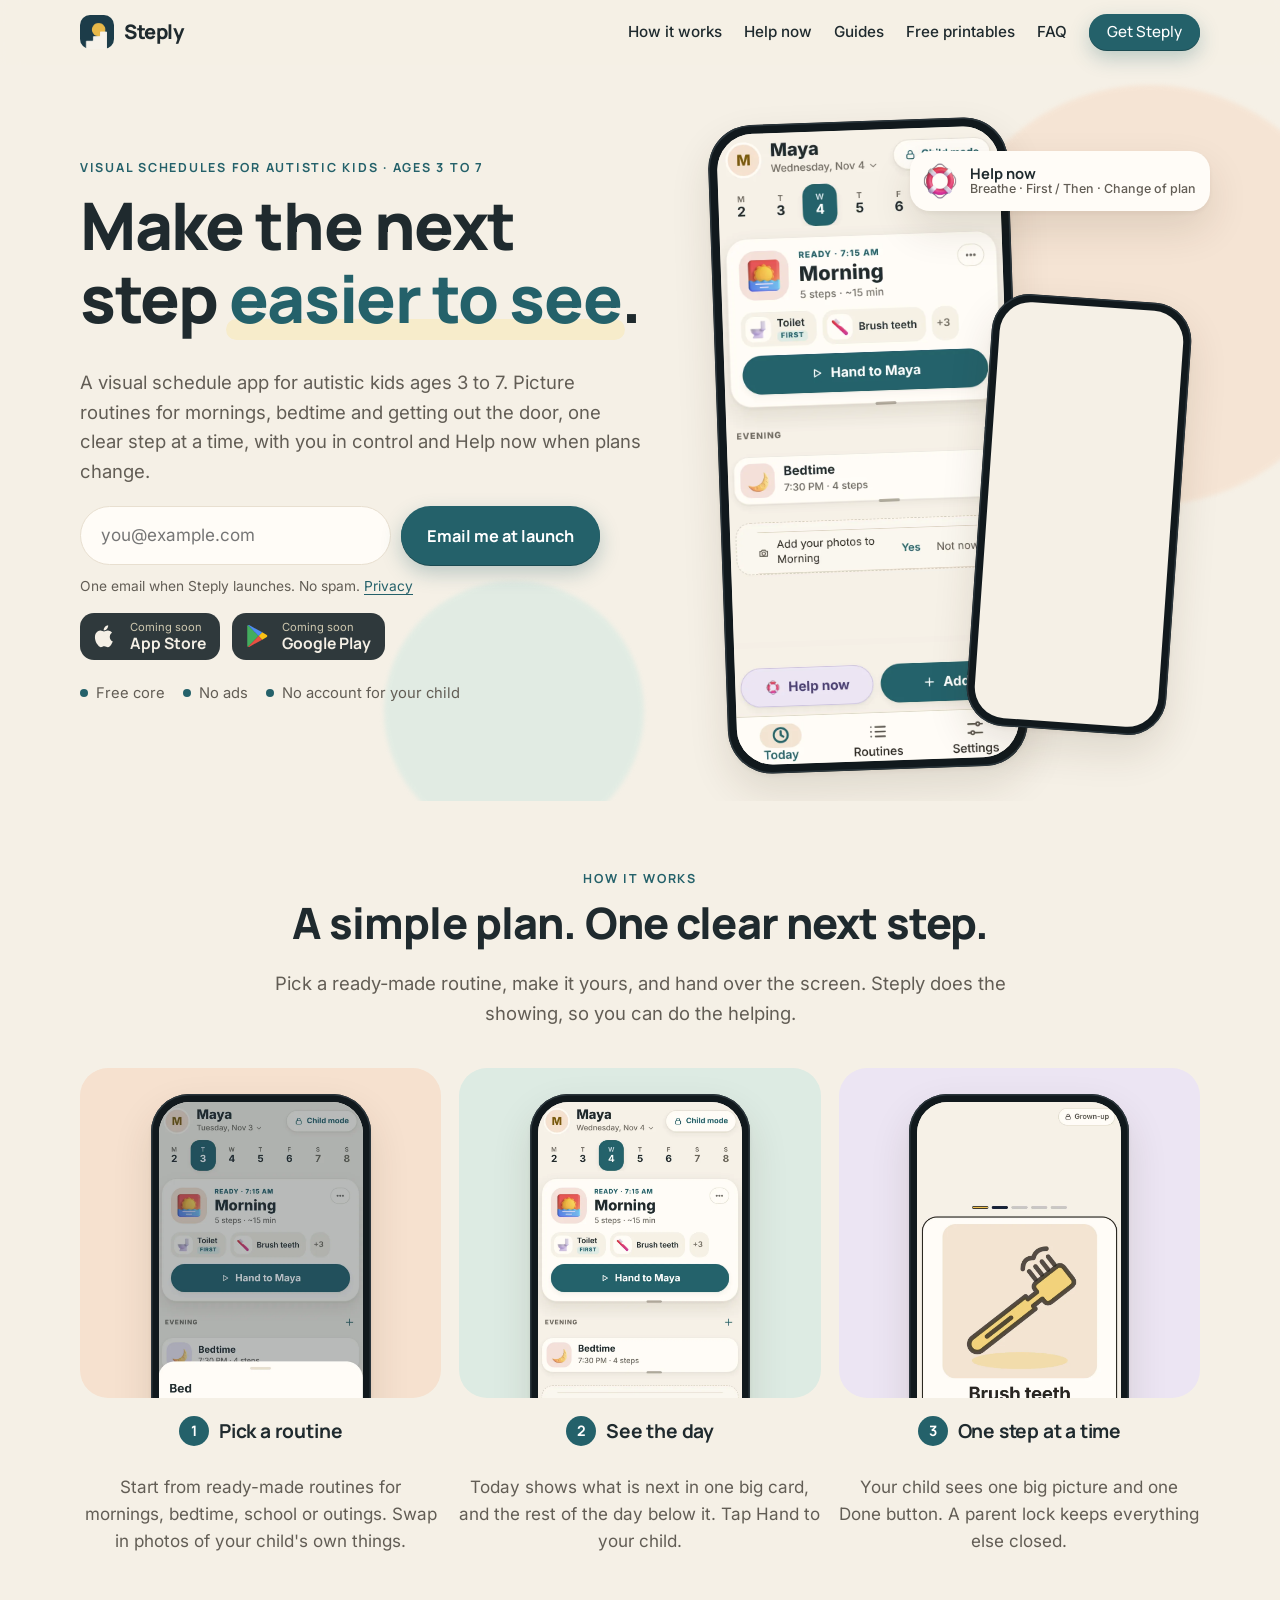
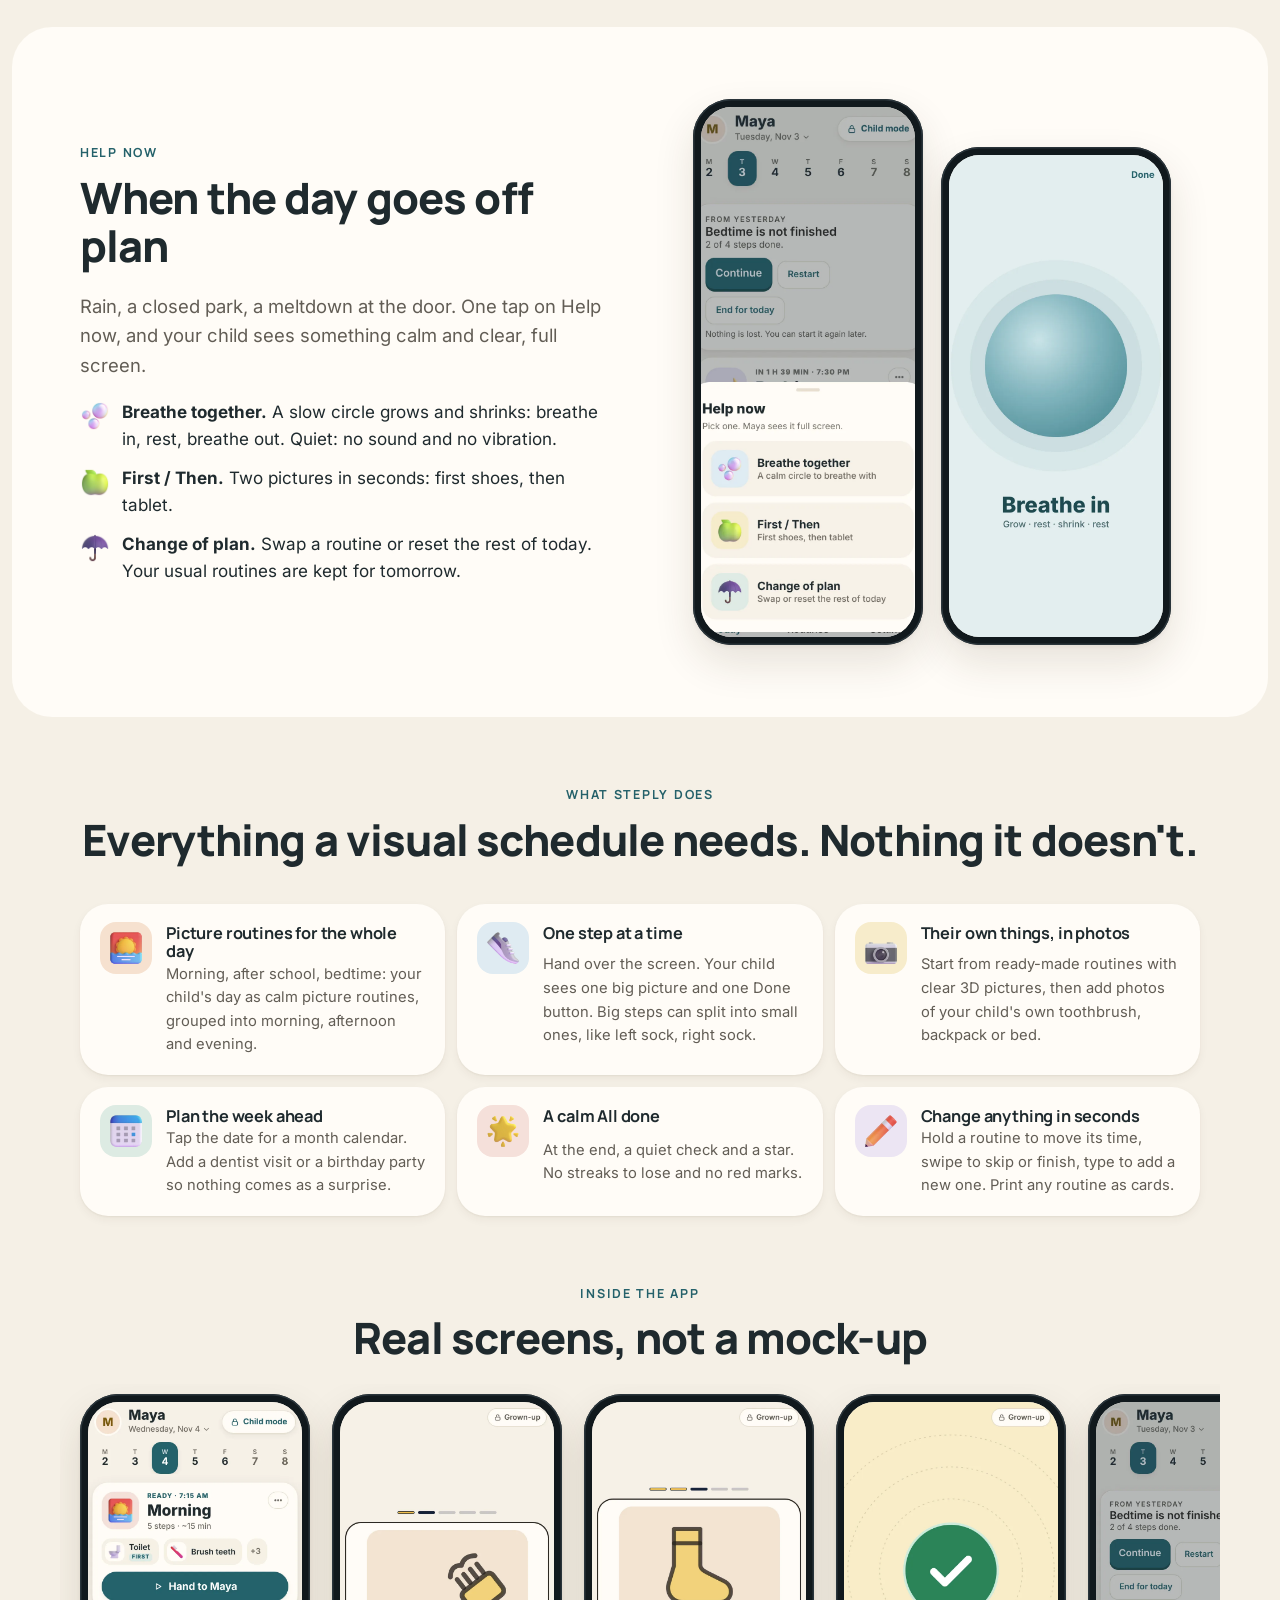
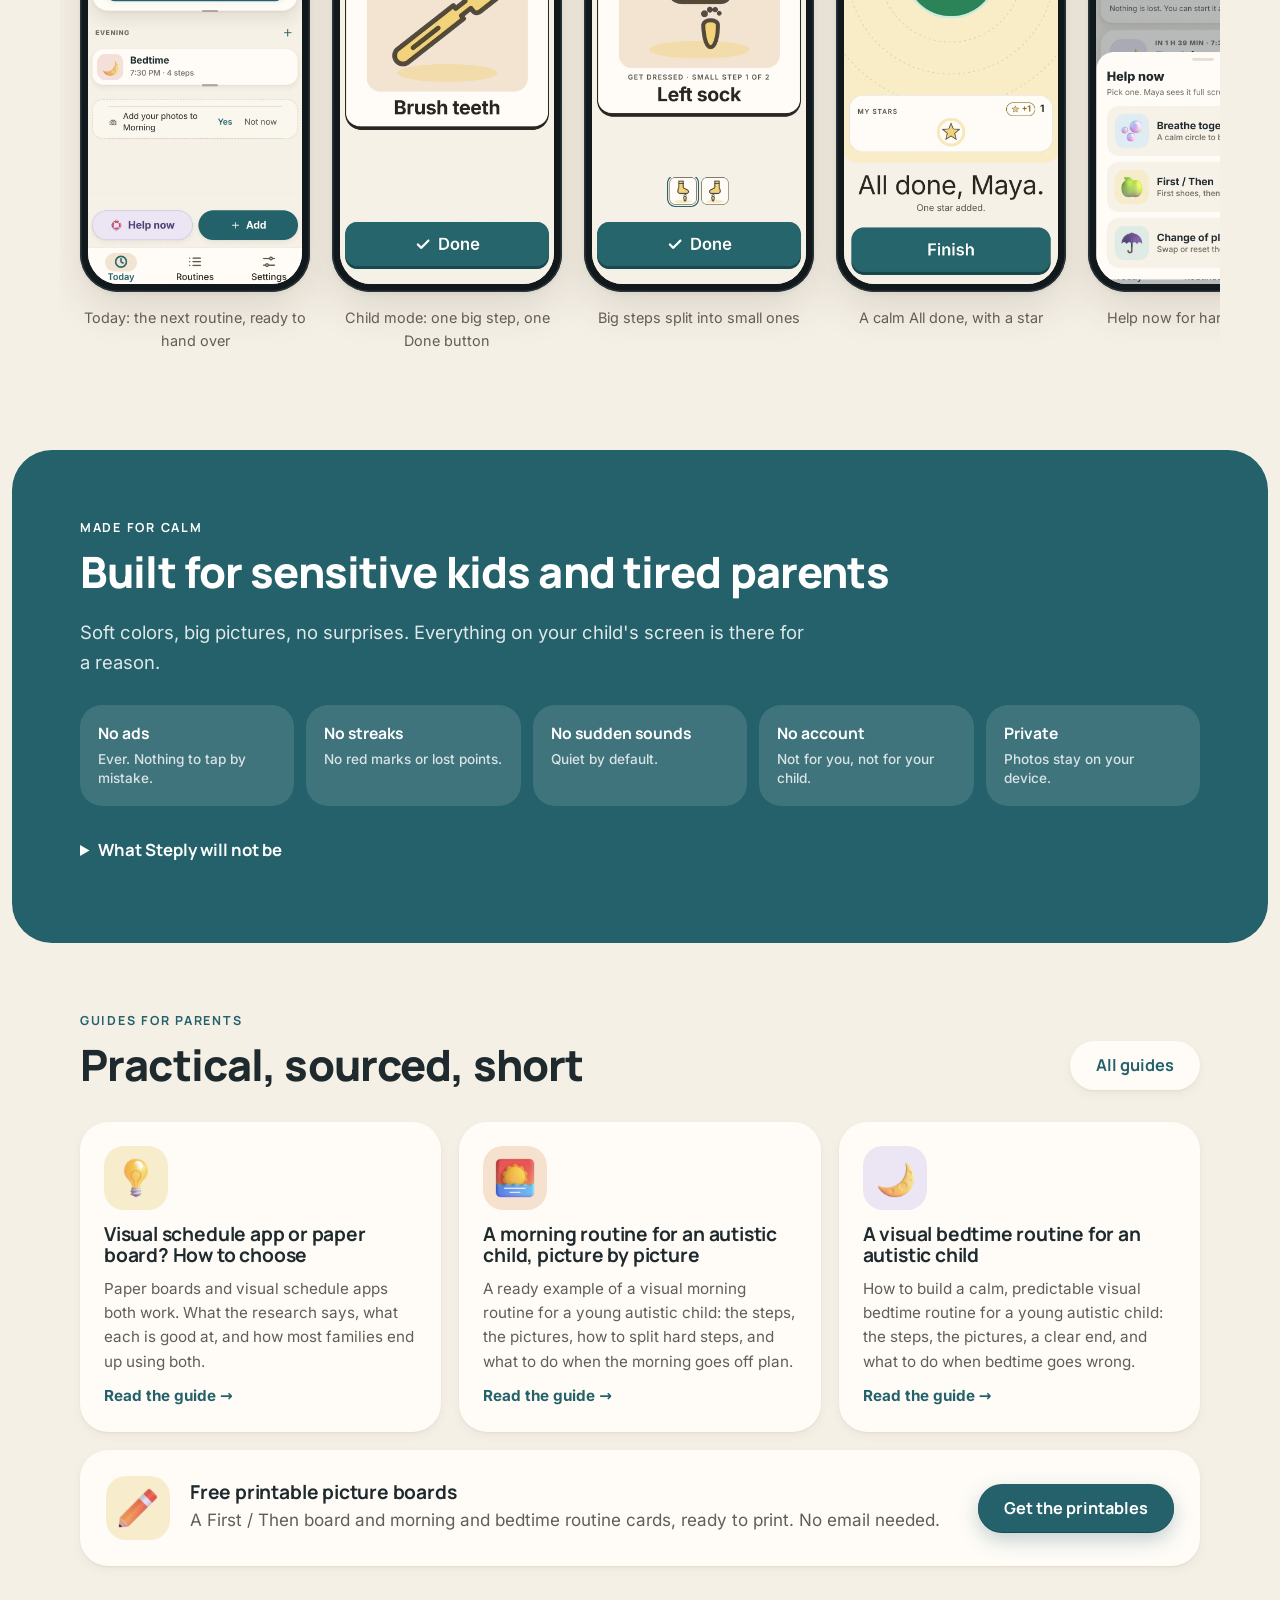
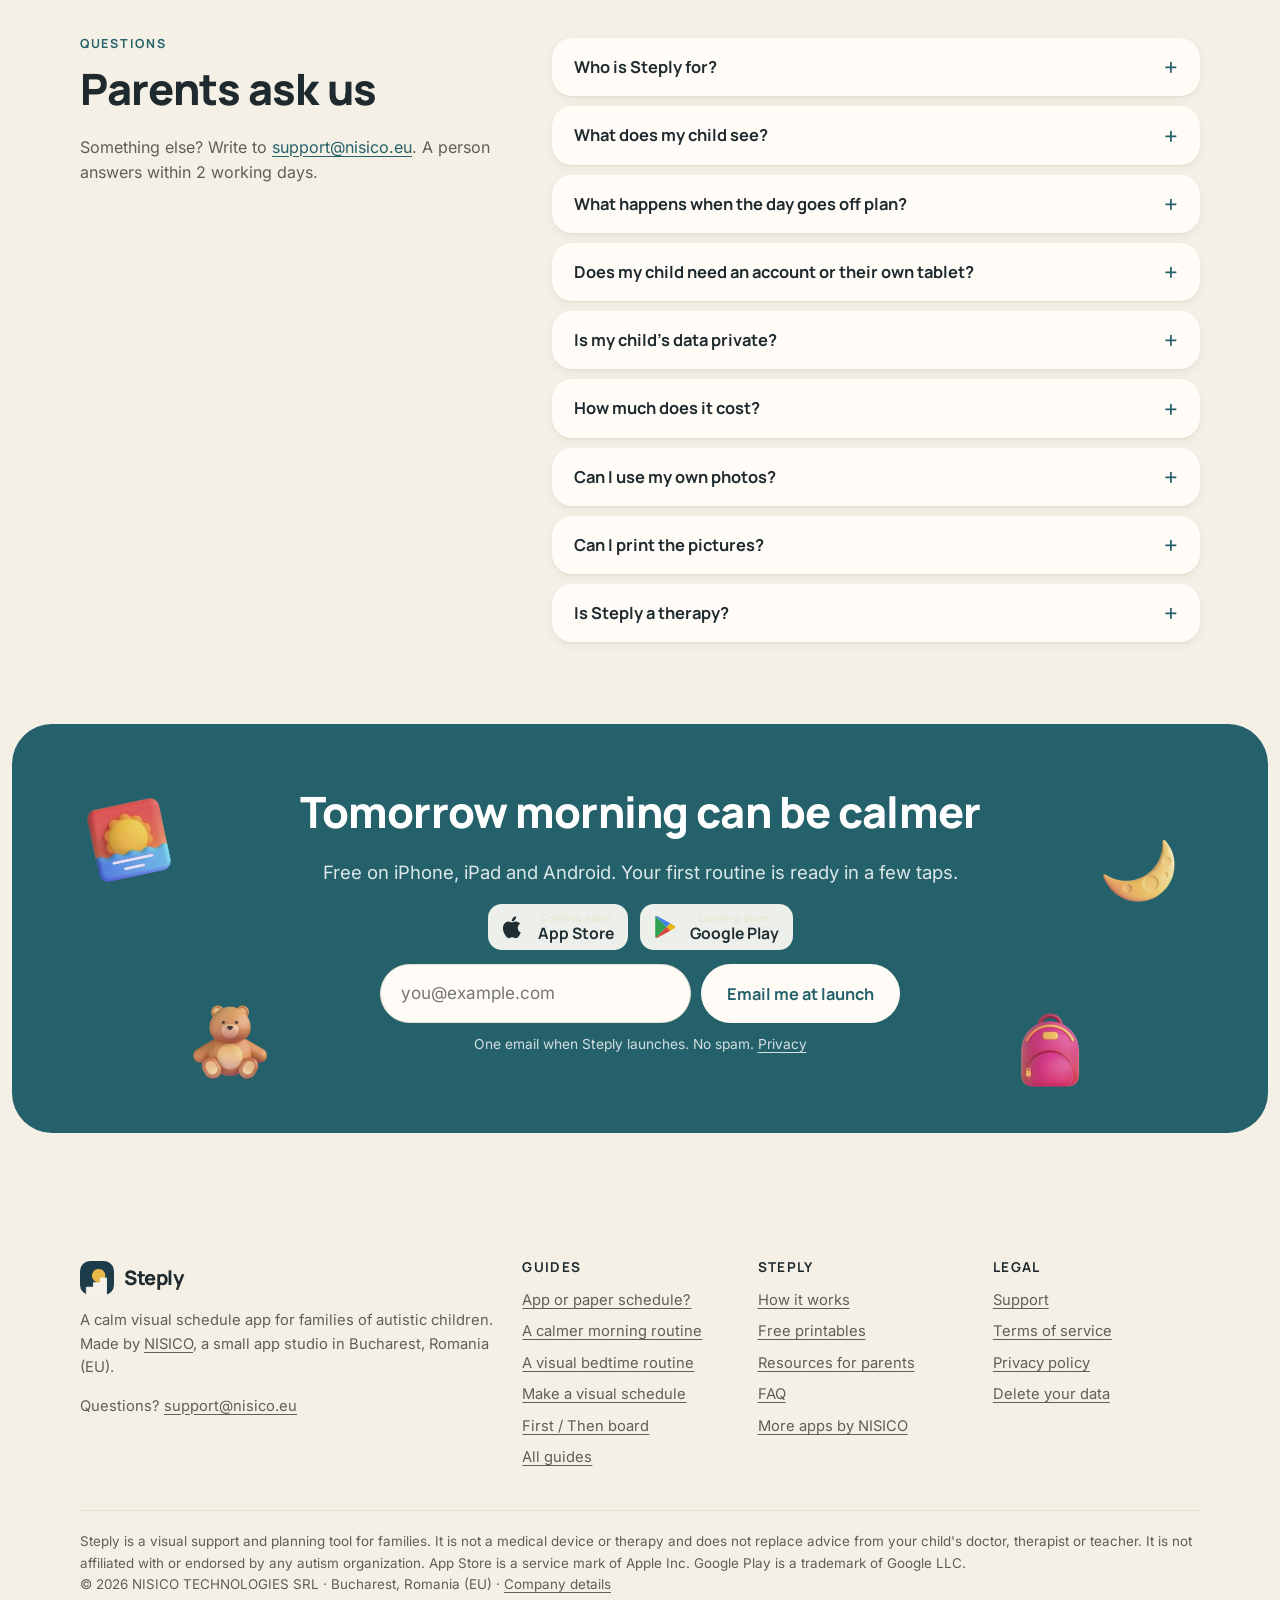
==== commit 304e8462: "Steply site v3: search phrase in the subhead, product in the first phone viewport, compact features" ====
--- a/index.html
+++ b/index.html
@@ -35,8 +35,8 @@
 <div class="wrap" style="position:relative;z-index:1">
 <div>
 <p class="kicker">Visual schedules for autistic kids · ages 3 to 7</p>
-<h1>Make the next step <em>easy to see</em>.</h1>
-<p class="lead">Picture routines for mornings, getting out the door and bedtime. Your child sees one big step at a time and taps Done. You stay in control, and when the day goes off plan, Help now is one tap away.</p>
+<h1>Make the next step <em>easier to see</em>.</h1>
+<p class="lead">A visual schedule app for autistic kids ages 3 to 7. Picture routines for mornings, bedtime and getting out the door, one clear step at a time, with you in control and Help now when plans change.</p>
 <div id="get"><form class="wl" action="https://formspree.io/f/mnppobew" method="POST" data-wl>
 <label class="sr" for="wl-1" style="position:absolute;left:-9999px">Email</label>
 <input id="wl-1" type="email" name="email" required autocomplete="email" placeholder="you@example.com">
--- a/assets/site.css
+++ b/assets/site.css
@@ -247,3 +247,17 @@
   .feat .card .tile{width:56px;height:56px;margin:0;grid-row:span 2;border-radius:16px}.feat .card .tile img{width:38px;height:38px}
   .feat .card h3{margin:2px 0 0;font-size:1.05rem}.feat .card p{font-size:.93rem}
 }
+/* v3 (debate round 2): product in the first phone viewport, compact features */
+@media (max-width:900px){
+  .hero .wrap>div:first-child{display:contents}
+  .hero .wrap{display:flex;flex-direction:column;gap:0}
+  .hero .kicker{order:1}.hero h1{order:2}.hero .lead{order:3}
+  .hero .stage{order:4;height:500px;margin:8px auto 18px}
+  .hero #get{order:5}.hero .proof{order:6}
+  .stage .p1{width:min(56vw,220px)}
+  .stage .p2{width:min(36vw,140px);bottom:10px}
+}
+.feat{gap:12px}
+.feat .card{display:grid;grid-template-columns:52px 1fr;gap:2px 14px;padding:18px 20px;align-items:start}
+.feat .card .tile{width:52px;height:52px;margin:0;grid-row:span 2;border-radius:16px}.feat .card .tile img{width:36px;height:36px}
+.feat .card h3{margin:2px 0 0;font-size:1.02rem}.feat .card p{font-size:.92rem}
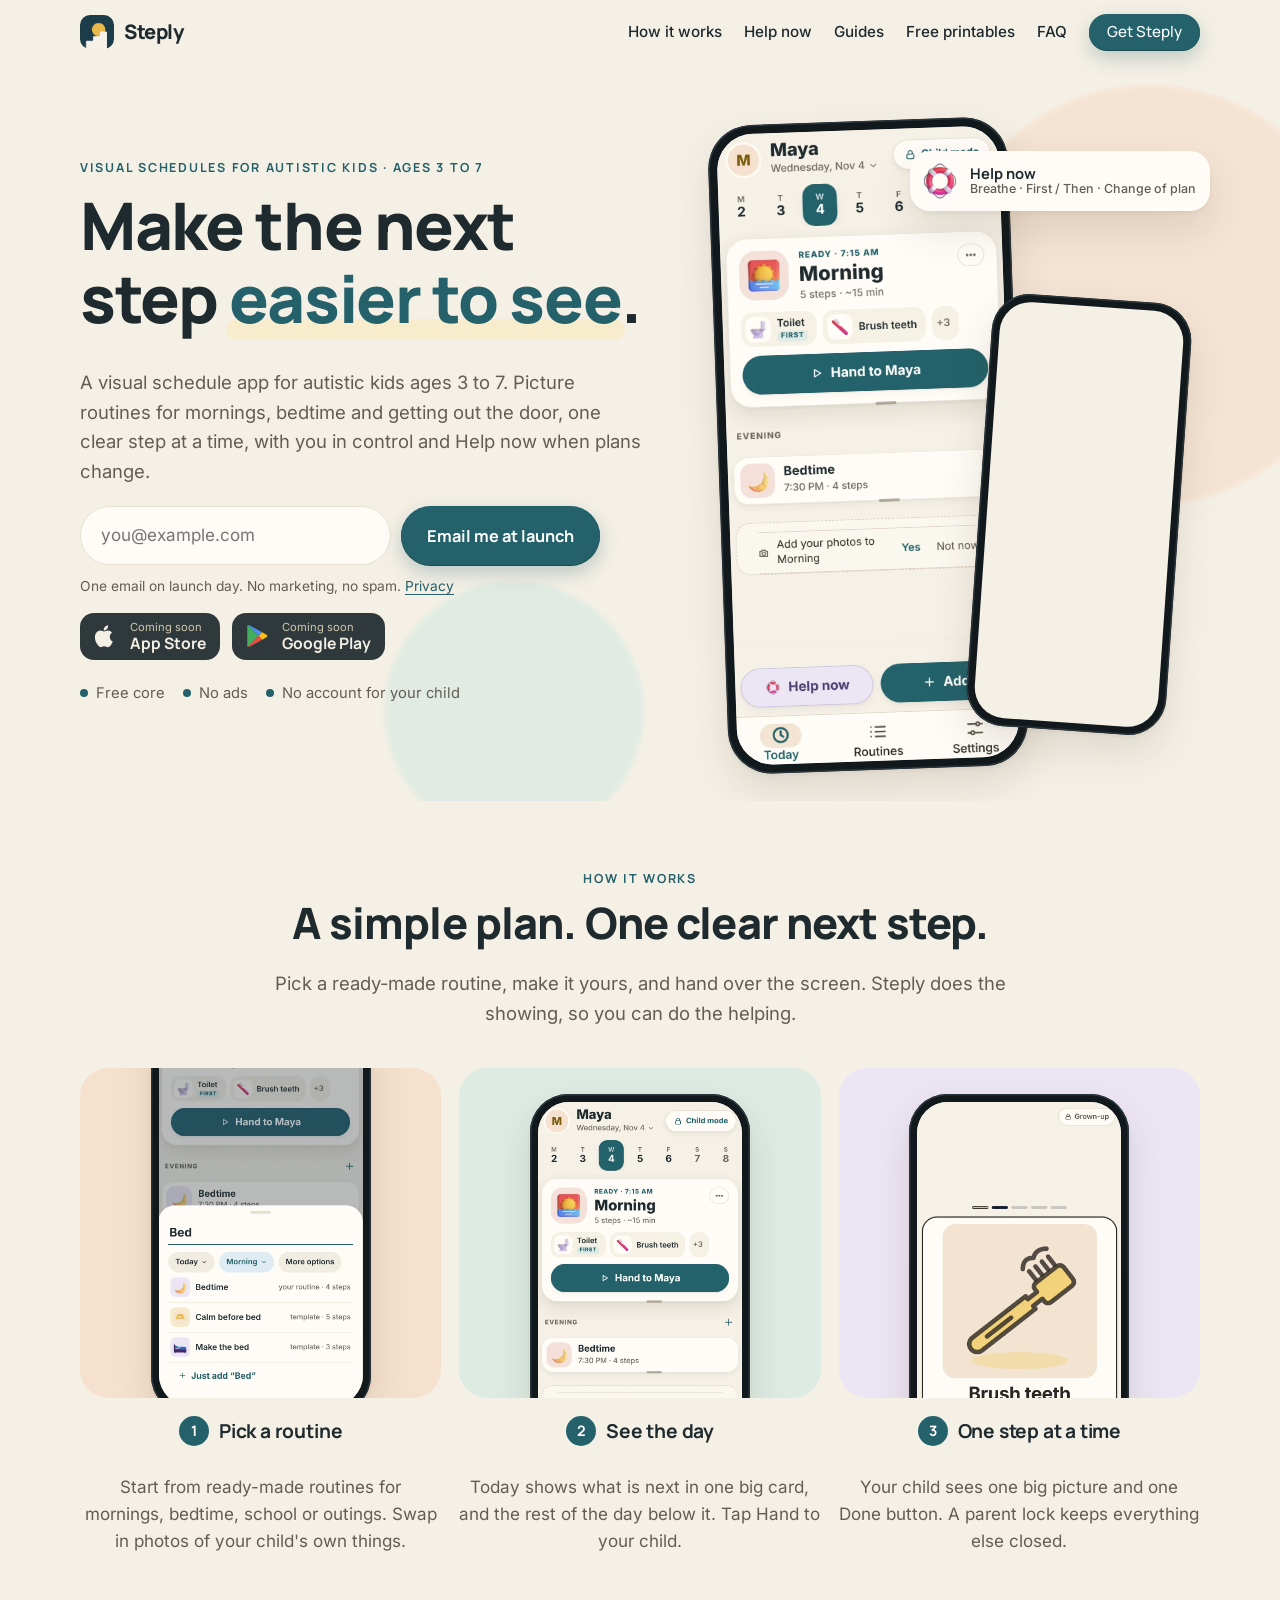
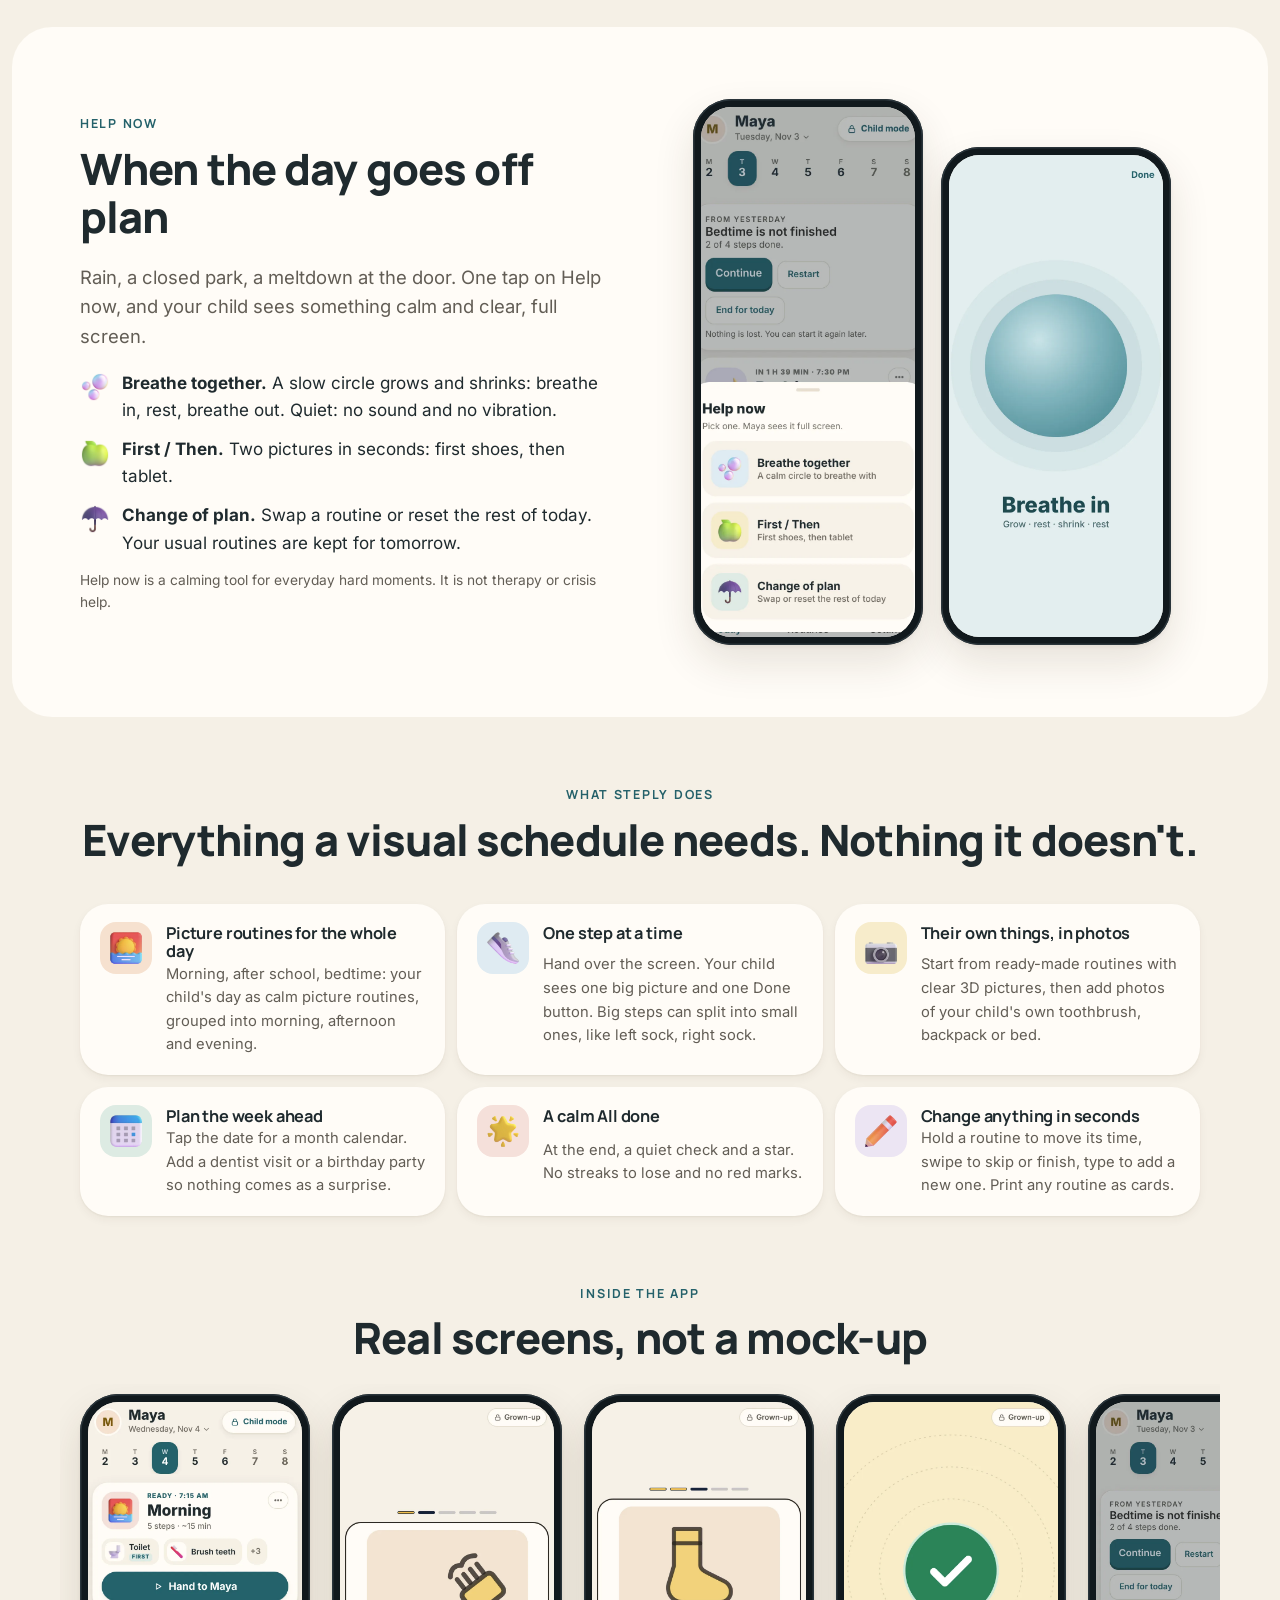
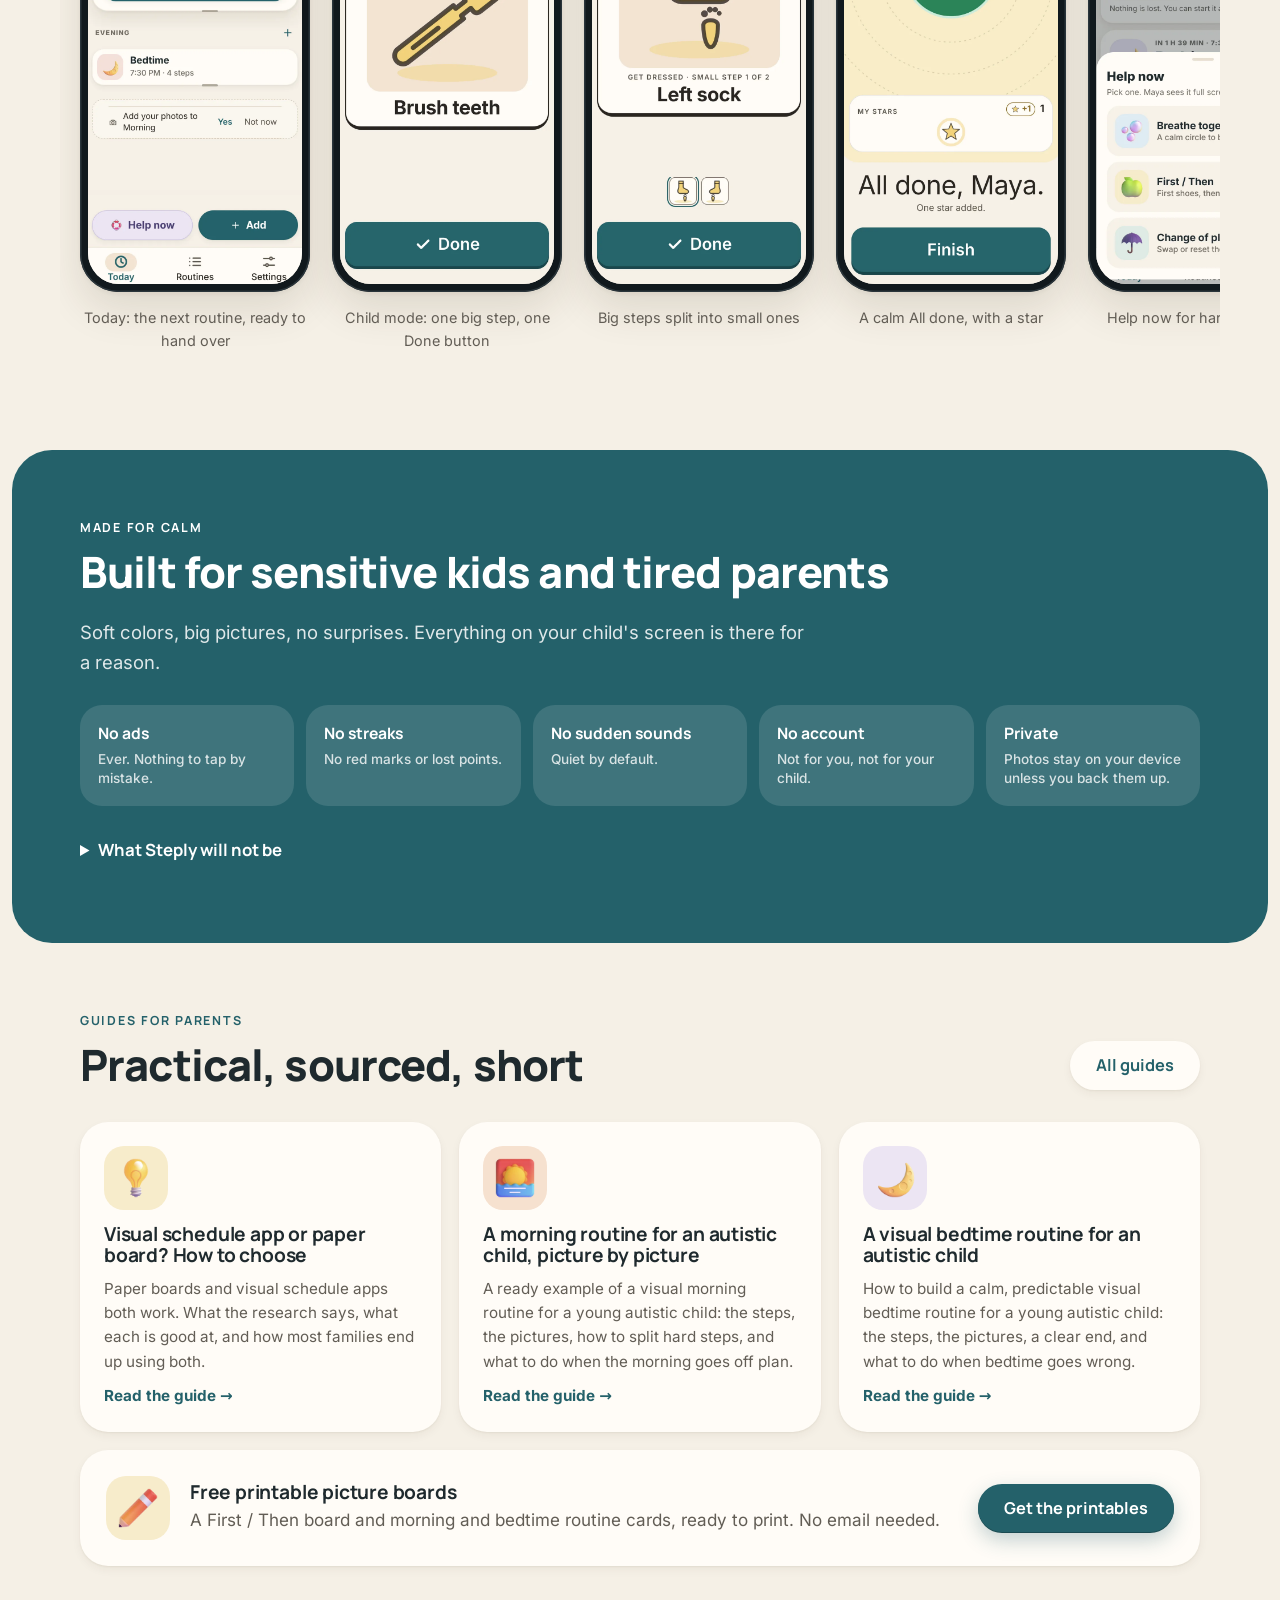
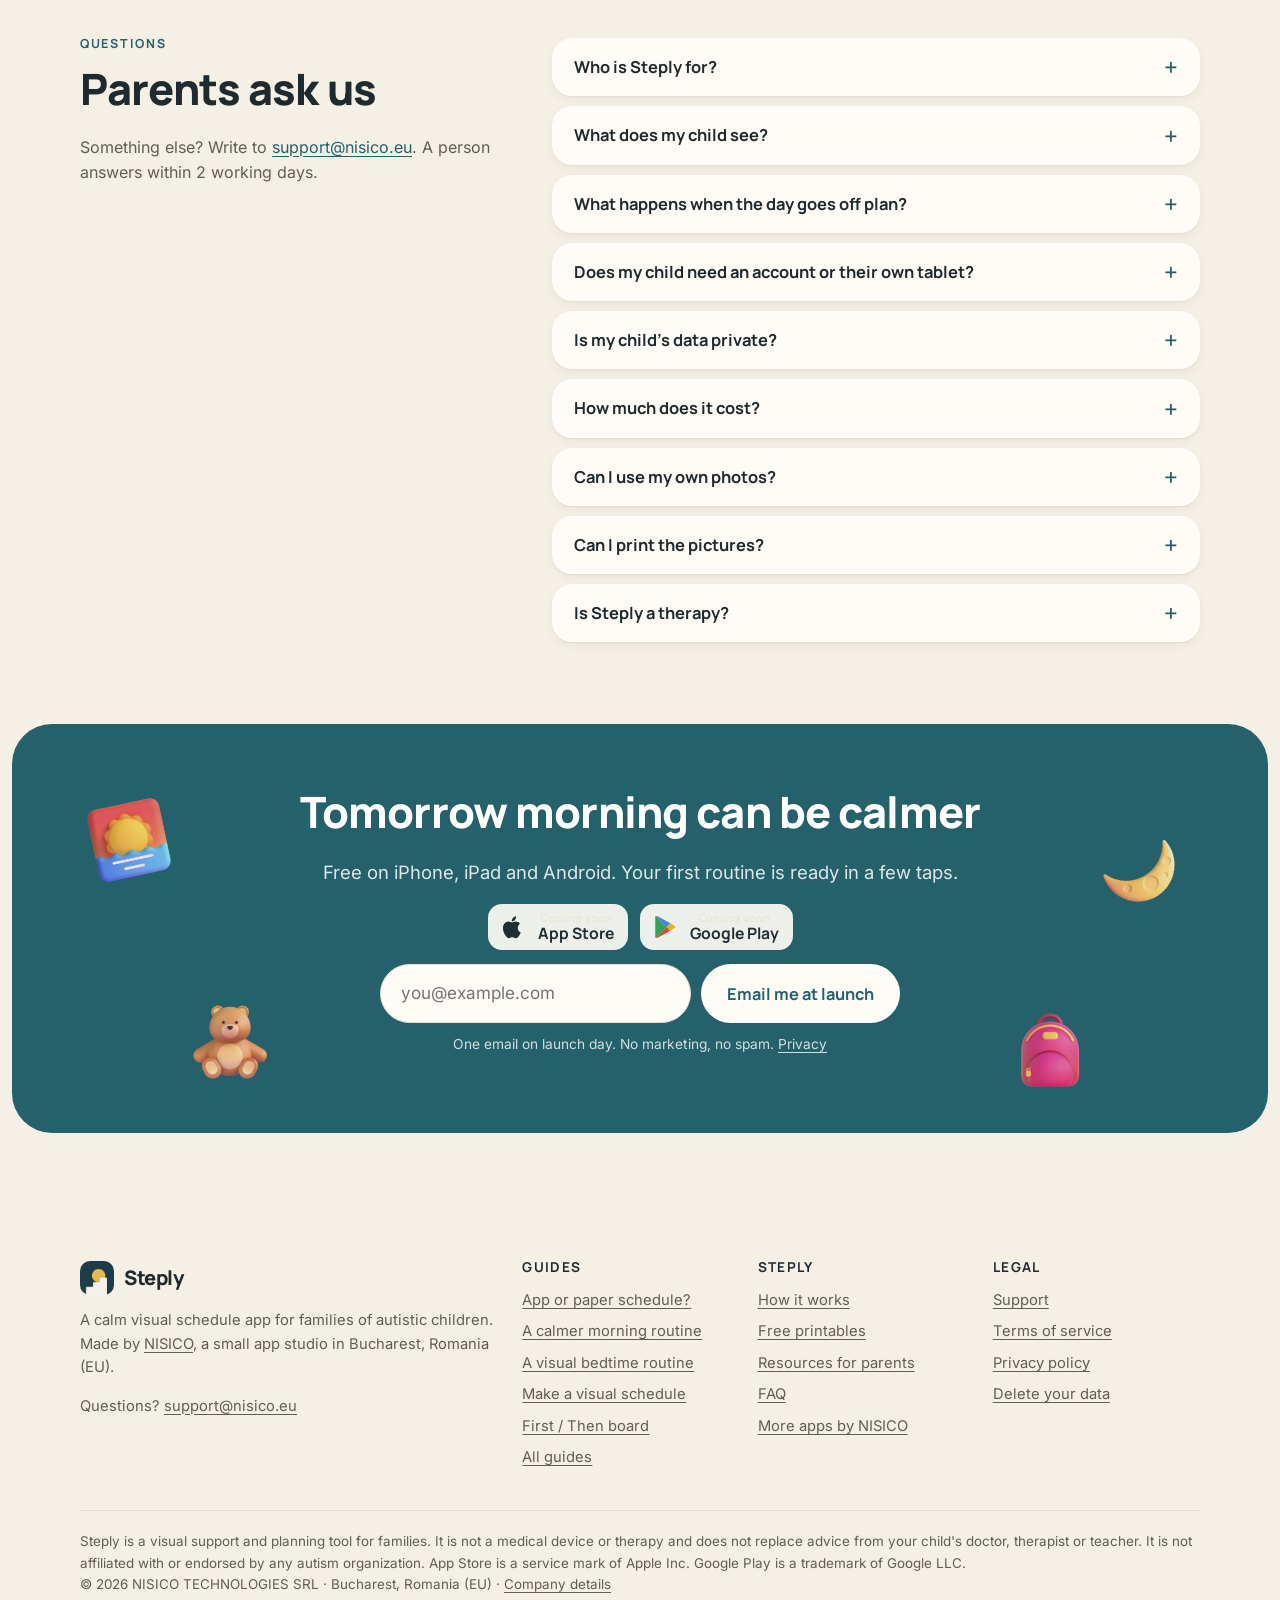
==== commit a6221475: "Steply site: final debate fixes (signup promise, routine picker crop, privacy and Help now wording)" ====
--- a/index.html
+++ b/index.html
@@ -44,7 +44,7 @@
 <button class="btn" type="submit">Email me at launch</button>
 </form>
 <p class="wl-ok" role="status">Thank you. We will email you once, on the day Steply is in the stores.</p>
-<p class="fine">One email when Steply launches. No spam. <a href="https://nisico.eu/steply/privacy.html">Privacy</a></p><div class="stores"><span class="store soon" aria-label="App Store: coming soon"><svg viewBox="0 0 24 24" aria-hidden="true" fill="currentColor"><path d="M16.4 12.6c0-2.4 2-3.6 2.1-3.7-1.2-1.7-3-1.9-3.6-2-1.5-.2-3 .9-3.8.9-.8 0-2-.9-3.3-.9-1.7 0-3.3 1-4.2 2.6-1.8 3.1-.5 7.7 1.3 10.2.9 1.2 1.9 2.6 3.2 2.6 1.3-.1 1.8-.8 3.3-.8 1.5 0 2 .8 3.3.8 1.4 0 2.3-1.3 3.1-2.5 1-1.4 1.4-2.8 1.4-2.9-.1 0-2.8-1-2.8-4.3zM13.9 5.3c.7-.9 1.2-2 1-3.2-1 0-2.3.7-3 1.6-.7.8-1.2 2-1.1 3.1 1.2.1 2.3-.6 3.1-1.5z"/></svg><span><small>Coming soon</small><b>App Store</b></span></span><span class="store soon" aria-label="Google Play: coming soon"><svg viewBox="0 0 24 24" aria-hidden="true"><path fill="#34A853" d="M3.6 1.8 13.4 12 3.6 22.2c-.4-.2-.6-.7-.6-1.2V3c0-.5.2-1 .6-1.2z"/><path fill="#FBBC04" d="m16.8 15.4-3.4-3.4 3.4-3.4 3.9 2.2c1.1.6 1.1 1.8 0 2.4z"/><path fill="#4285F4" d="M16.8 8.6 13.4 12 3.6 1.8c.3-.1.7-.1 1.1.1z"/><path fill="#EA4335" d="M16.8 15.4 4.7 22.1c-.4.2-.8.2-1.1.1L13.4 12z"/></svg><span><small>Coming soon</small><b>Google Play</b></span></span></div></div>
+<p class="fine">One email on launch day. No marketing, no spam. <a href="https://nisico.eu/steply/privacy.html">Privacy</a></p><div class="stores"><span class="store soon" aria-label="App Store: coming soon"><svg viewBox="0 0 24 24" aria-hidden="true" fill="currentColor"><path d="M16.4 12.6c0-2.4 2-3.6 2.1-3.7-1.2-1.7-3-1.9-3.6-2-1.5-.2-3 .9-3.8.9-.8 0-2-.9-3.3-.9-1.7 0-3.3 1-4.2 2.6-1.8 3.1-.5 7.7 1.3 10.2.9 1.2 1.9 2.6 3.2 2.6 1.3-.1 1.8-.8 3.3-.8 1.5 0 2 .8 3.3.8 1.4 0 2.3-1.3 3.1-2.5 1-1.4 1.4-2.8 1.4-2.9-.1 0-2.8-1-2.8-4.3zM13.9 5.3c.7-.9 1.2-2 1-3.2-1 0-2.3.7-3 1.6-.7.8-1.2 2-1.1 3.1 1.2.1 2.3-.6 3.1-1.5z"/></svg><span><small>Coming soon</small><b>App Store</b></span></span><span class="store soon" aria-label="Google Play: coming soon"><svg viewBox="0 0 24 24" aria-hidden="true"><path fill="#34A853" d="M3.6 1.8 13.4 12 3.6 22.2c-.4-.2-.6-.7-.6-1.2V3c0-.5.2-1 .6-1.2z"/><path fill="#FBBC04" d="m16.8 15.4-3.4-3.4 3.4-3.4 3.9 2.2c1.1.6 1.1 1.8 0 2.4z"/><path fill="#4285F4" d="M16.8 8.6 13.4 12 3.6 1.8c.3-.1.7-.1 1.1.1z"/><path fill="#EA4335" d="M16.8 15.4 4.7 22.1c-.4.2-.8.2-1.1.1L13.4 12z"/></svg><span><small>Coming soon</small><b>Google Play</b></span></span></div></div>
 <ul class="proof"><li>Free core</li><li>No ads</li><li>No account for your child</li></ul>
 </div>
 <div class="stage" aria-label="Steply: the parent's Today screen and your child's step screen">
@@ -59,7 +59,7 @@
 <div class="center rv"><p class="kicker">How it works</p><h2>A simple plan. One clear next step.</h2>
 <p class="lead">Pick a ready-made routine, make it yours, and hand over the screen. Steply does the showing, so you can do the helping.</p></div>
 <div class="grid g3 steps" style="margin-top:40px">
-<div class="step rv"><div class="pad t-peach"><div class="phone sm"><div class="scr"><img src="/assets/screens/add.webp" alt="Adding a routine" width="390" height="844" loading="lazy" decoding="async"></div></div></div><h3>Pick a routine</h3><p>Start from ready-made routines for mornings, bedtime, school or outings. Swap in photos of your child's own things.</p></div>
+<div class="step rv"><div class="pad bottom t-peach"><div class="phone sm"><div class="scr"><img src="/assets/screens/add.webp" alt="Adding a routine" width="390" height="844" loading="lazy" decoding="async"></div></div></div><h3>Pick a routine</h3><p>Start from ready-made routines for mornings, bedtime, school or outings. Swap in photos of your child's own things.</p></div>
 <div class="step rv"><div class="pad t-sage"><div class="phone sm"><div class="scr"><img src="/assets/screens/today.webp" alt="Today screen with the next routine" width="390" height="844" loading="lazy" decoding="async"></div></div></div><h3>See the day</h3><p>Today shows what is next in one big card, and the rest of the day below it. Tap Hand to your child.</p></div>
 <div class="step rv"><div class="pad t-lav"><div class="phone sm"><div class="scr"><img src="/assets/screens/step-teeth.webp" alt="Child mode: Brush teeth" width="390" height="844" loading="lazy" decoding="async"></div></div></div><h3>One step at a time</h3><p>Your child sees one big picture and one Done button. A parent lock keeps everything else closed.</p></div>
 </div></div></section>
@@ -71,7 +71,7 @@
 <li><img src="/assets/emoji/bubbles.webp" alt="" width="30" height="30" loading="lazy" decoding="async"><span><b>Breathe together.</b> A slow circle grows and shrinks: breathe in, rest, breathe out. Quiet: no sound and no vibration.</span></li>
 <li><img src="/assets/emoji/green_apple.webp" alt="" width="30" height="30" loading="lazy" decoding="async"><span><b>First / Then.</b> Two pictures in seconds: first shoes, then tablet.</span></li>
 <li><img src="/assets/emoji/umbrella.webp" alt="" width="30" height="30" loading="lazy" decoding="async"><span><b>Change of plan.</b> Swap a routine or reset the rest of today. Your usual routines are kept for tomorrow.</span></li>
-</ul></div>
+</ul><p class="fine">Help now is a calming tool for everyday hard moments. It is not therapy or crisis help.</p></div>
 <div class="phones rv"><div class="phone sm"><div class="scr"><img src="/assets/screens/help.webp" alt="Help now sheet: Breathe together, First / Then, Change of plan" width="390" height="844" loading="lazy" decoding="async"></div></div><div class="phone sm"><div class="scr"><img src="/assets/screens/breathe.webp" alt="Breathe together: a calm circle" width="390" height="844" loading="lazy" decoding="async"></div></div></div>
 </div></section>
 
@@ -88,7 +88,7 @@
 <section class="trust"><div class="wrap">
 <div class="rv"><p class="kicker">Made for calm</p><h2>Built for sensitive kids and tired parents</h2>
 <p class="lead">Soft colors, big pictures, no surprises. Everything on your child's screen is there for a reason.</p></div>
-<div class="calm rv" style="margin-top:28px"><div>No ads<span>Ever. Nothing to tap by mistake.</span></div><div>No streaks<span>No red marks or lost points.</span></div><div>No sudden sounds<span>Quiet by default.</span></div><div>No account<span>Not for you, not for your child.</span></div><div>Private<span>Photos stay on your device.</span></div></div>
+<div class="calm rv" style="margin-top:28px"><div>No ads<span>Ever. Nothing to tap by mistake.</span></div><div>No streaks<span>No red marks or lost points.</span></div><div>No sudden sounds<span>Quiet by default.</span></div><div>No account<span>Not for you, not for your child.</span></div><div>Private<span>Photos stay on your device unless you back them up.</span></div></div>
 <details class="nots-d rv"><summary>What Steply will not be</summary><ul class="nots"><li>Not therapy, a diagnosis or a treatment plan</li><li>Not a replacement for your child&#x27;s therapist or teacher</li><li>No social feed, no ads, no selling of data</li><li>No timers that rush your child, no flashing screens</li></ul></details>
 </div></section>
 
@@ -115,7 +115,7 @@
 <button class="btn" type="submit">Email me at launch</button>
 </form>
 <p class="wl-ok" role="status">Thank you. We will email you once, on the day Steply is in the stores.</p>
-<p class="fine">One email when Steply launches. No spam. <a href="https://nisico.eu/steply/privacy.html">Privacy</a></p>
+<p class="fine">One email on launch day. No marketing, no spam. <a href="https://nisico.eu/steply/privacy.html">Privacy</a></p>
 </div></section>
 </main>
 <footer><div class="wrap">
--- a/assets/site.css
+++ b/assets/site.css
@@ -261,3 +261,5 @@
 .feat .card{display:grid;grid-template-columns:52px 1fr;gap:2px 14px;padding:18px 20px;align-items:start}
 .feat .card .tile{width:52px;height:52px;margin:0;grid-row:span 2;border-radius:16px}.feat .card .tile img{width:36px;height:36px}
 .feat .card h3{margin:2px 0 0;font-size:1.02rem}.feat .card p{font-size:.92rem}
+.pad.bottom{align-items:flex-end;padding:0 0 0}.pad.bottom .phone{margin-bottom:-16px}
+@media (max-width:600px){.pad.bottom .phone{margin-bottom:-16px}}
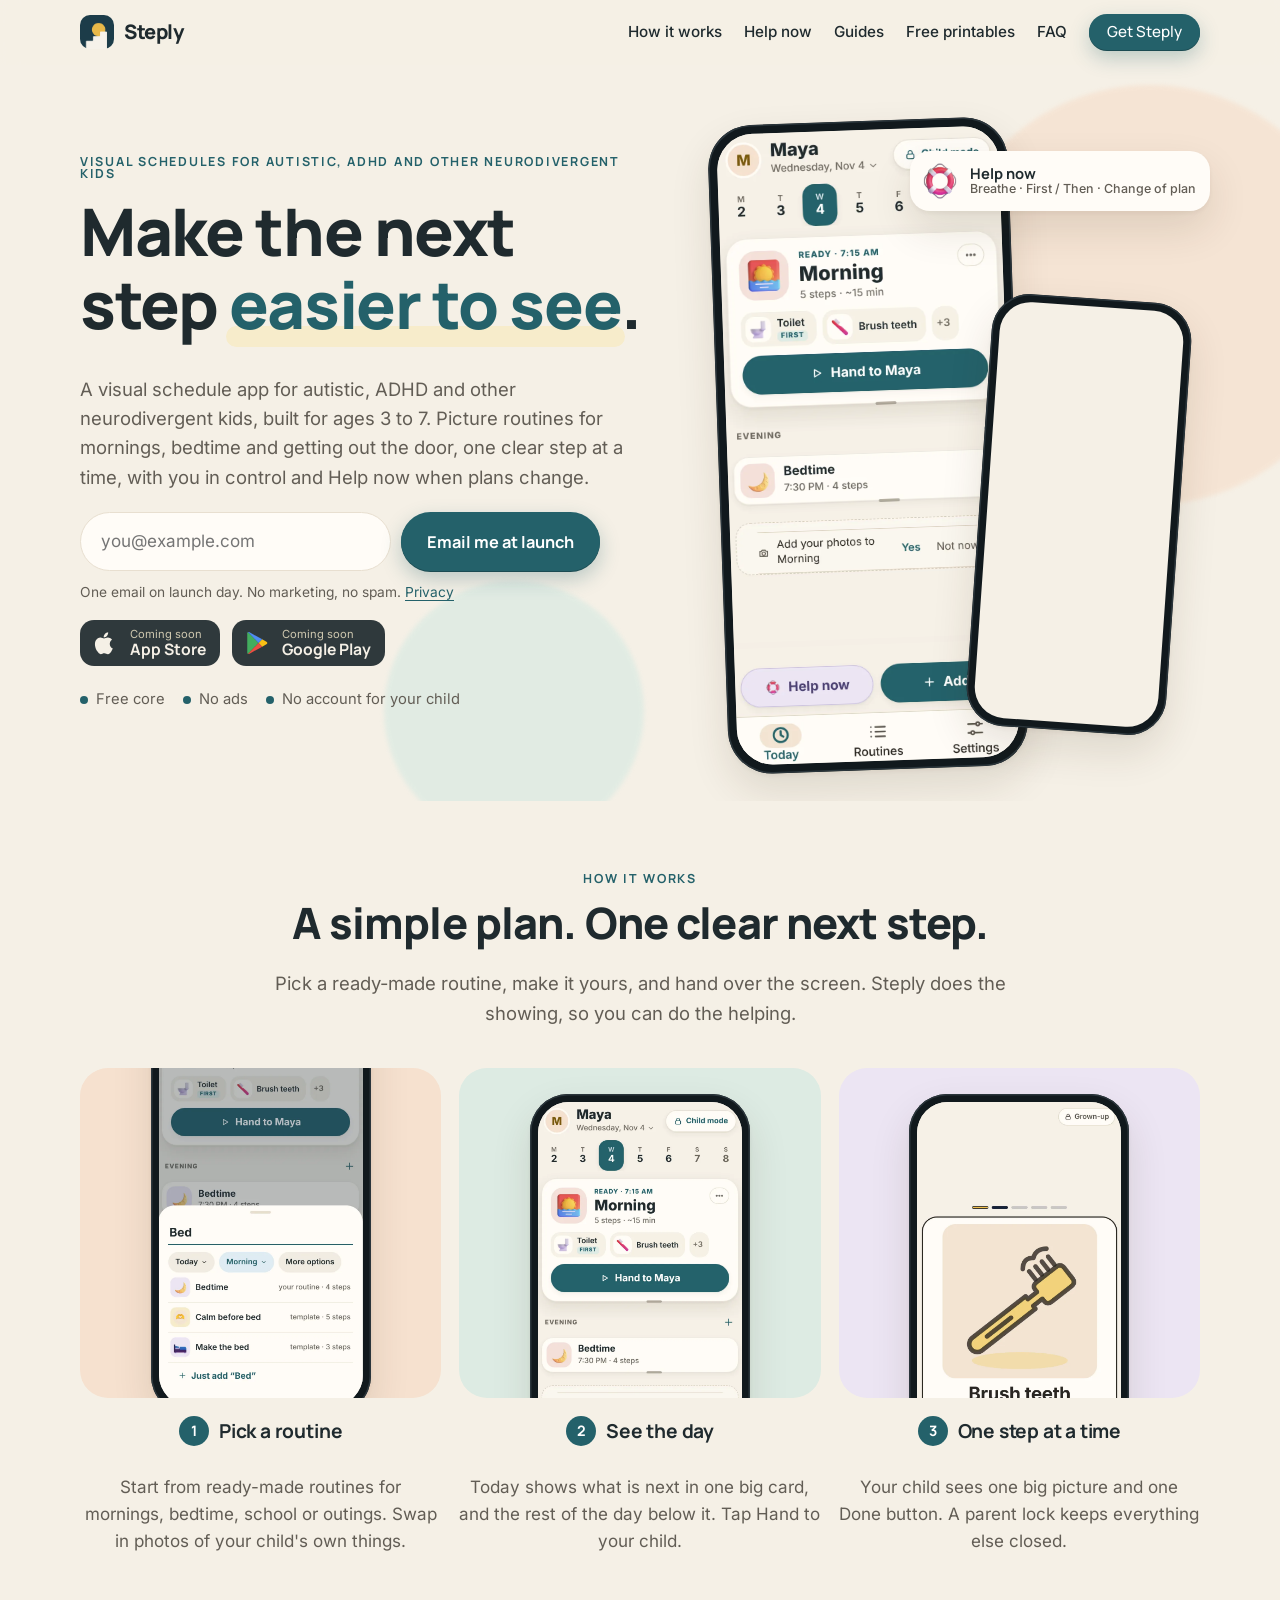
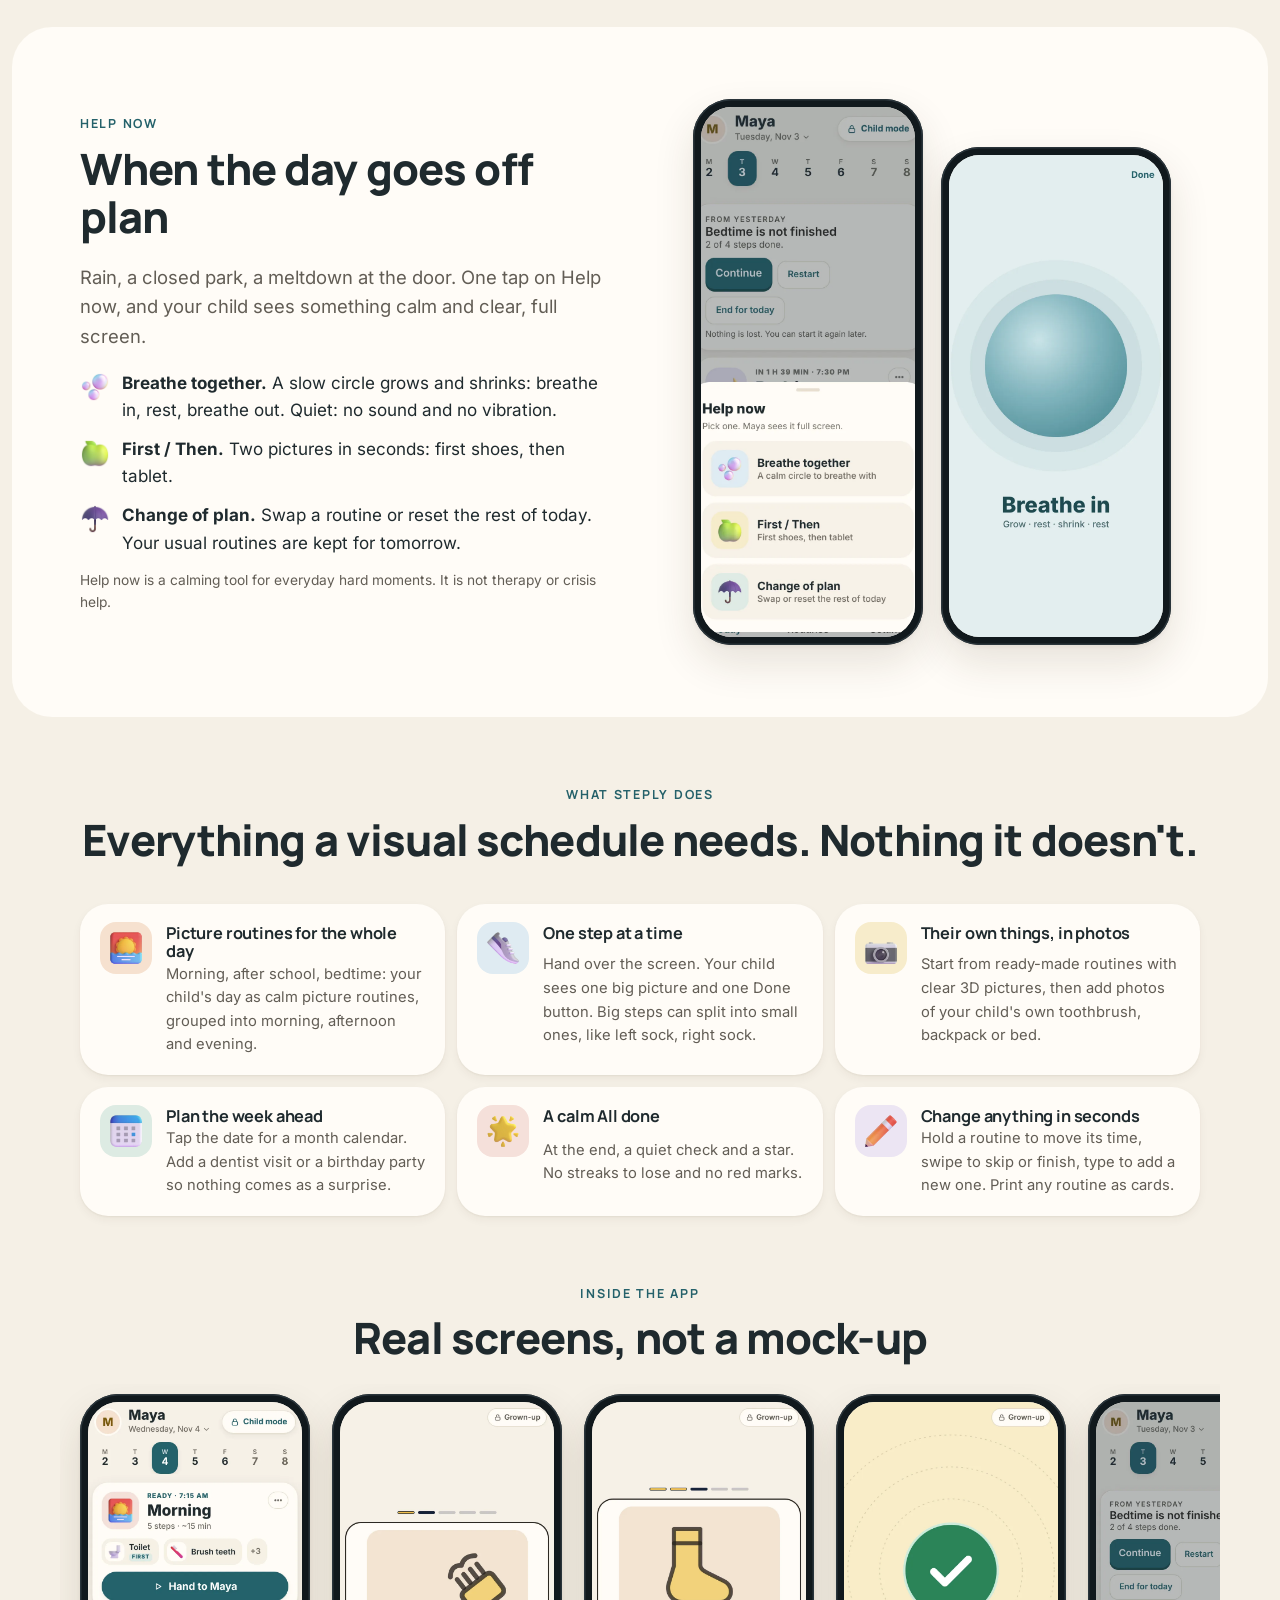
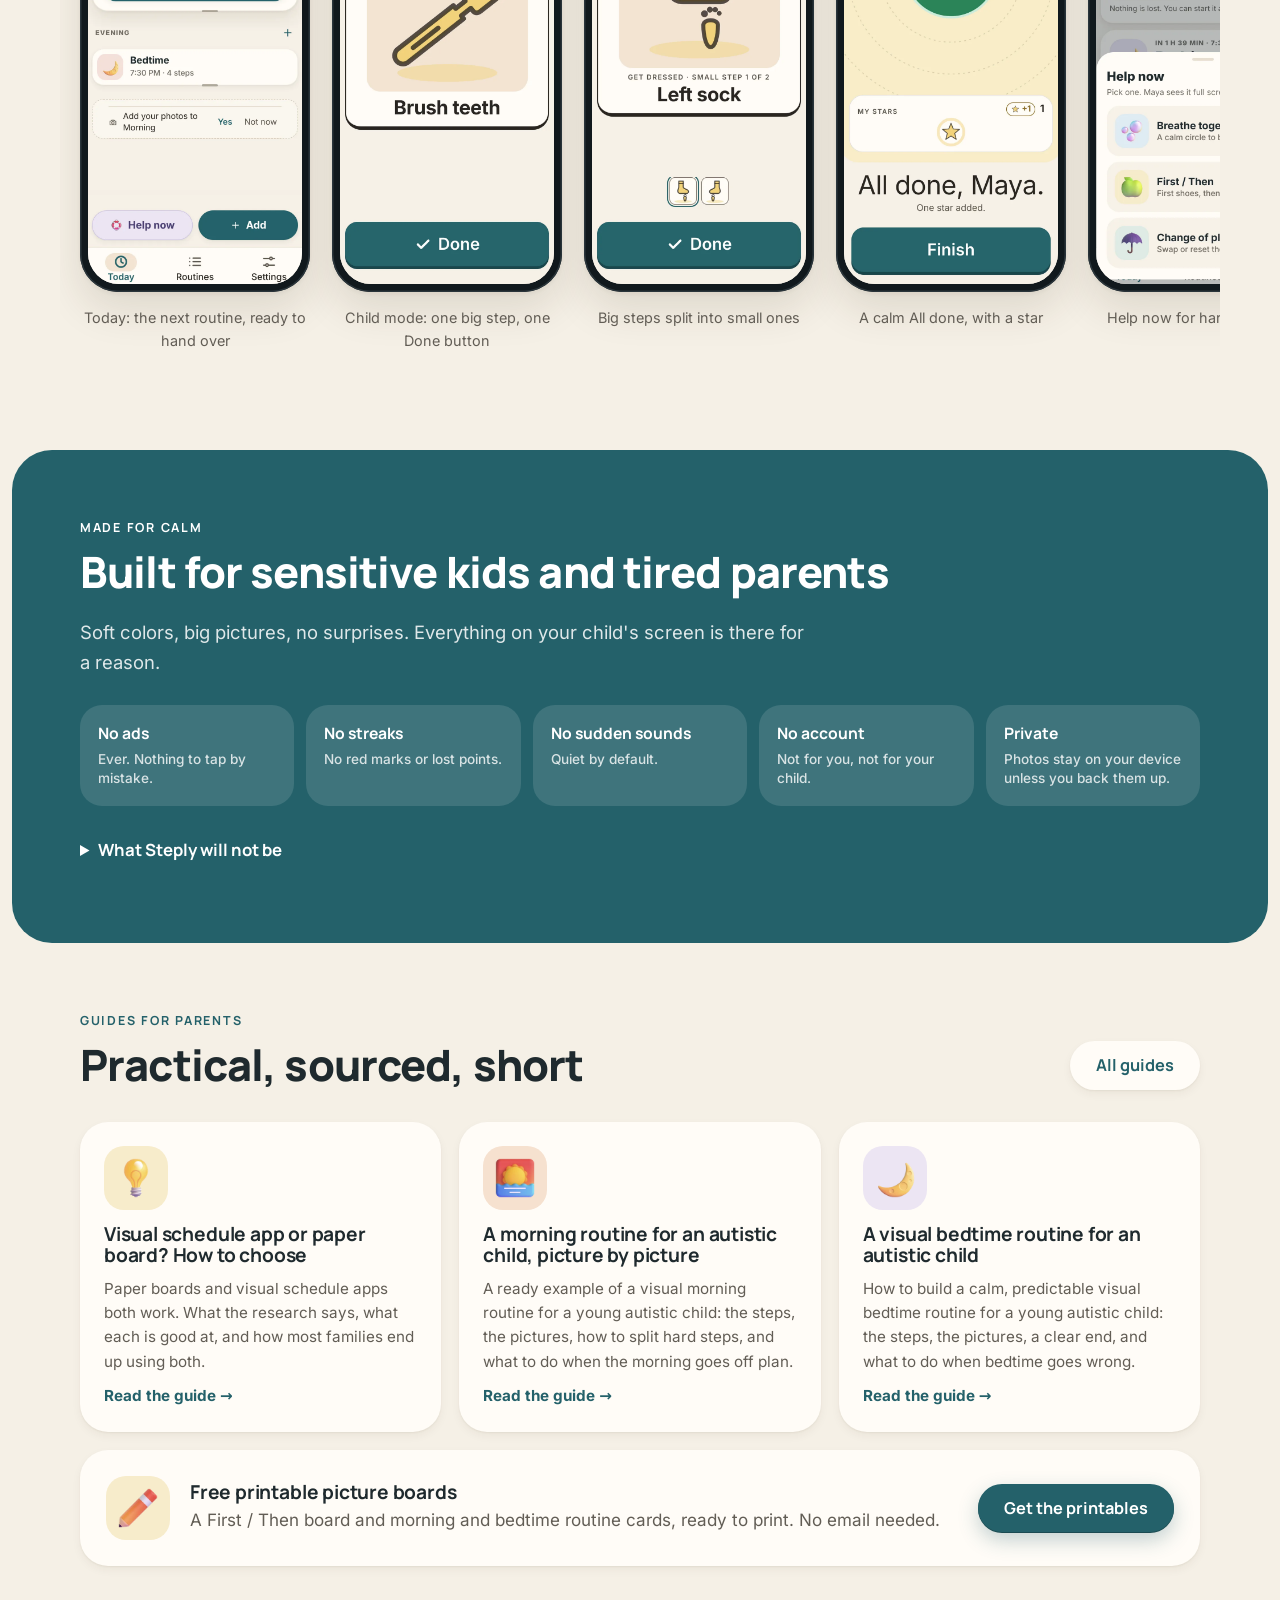
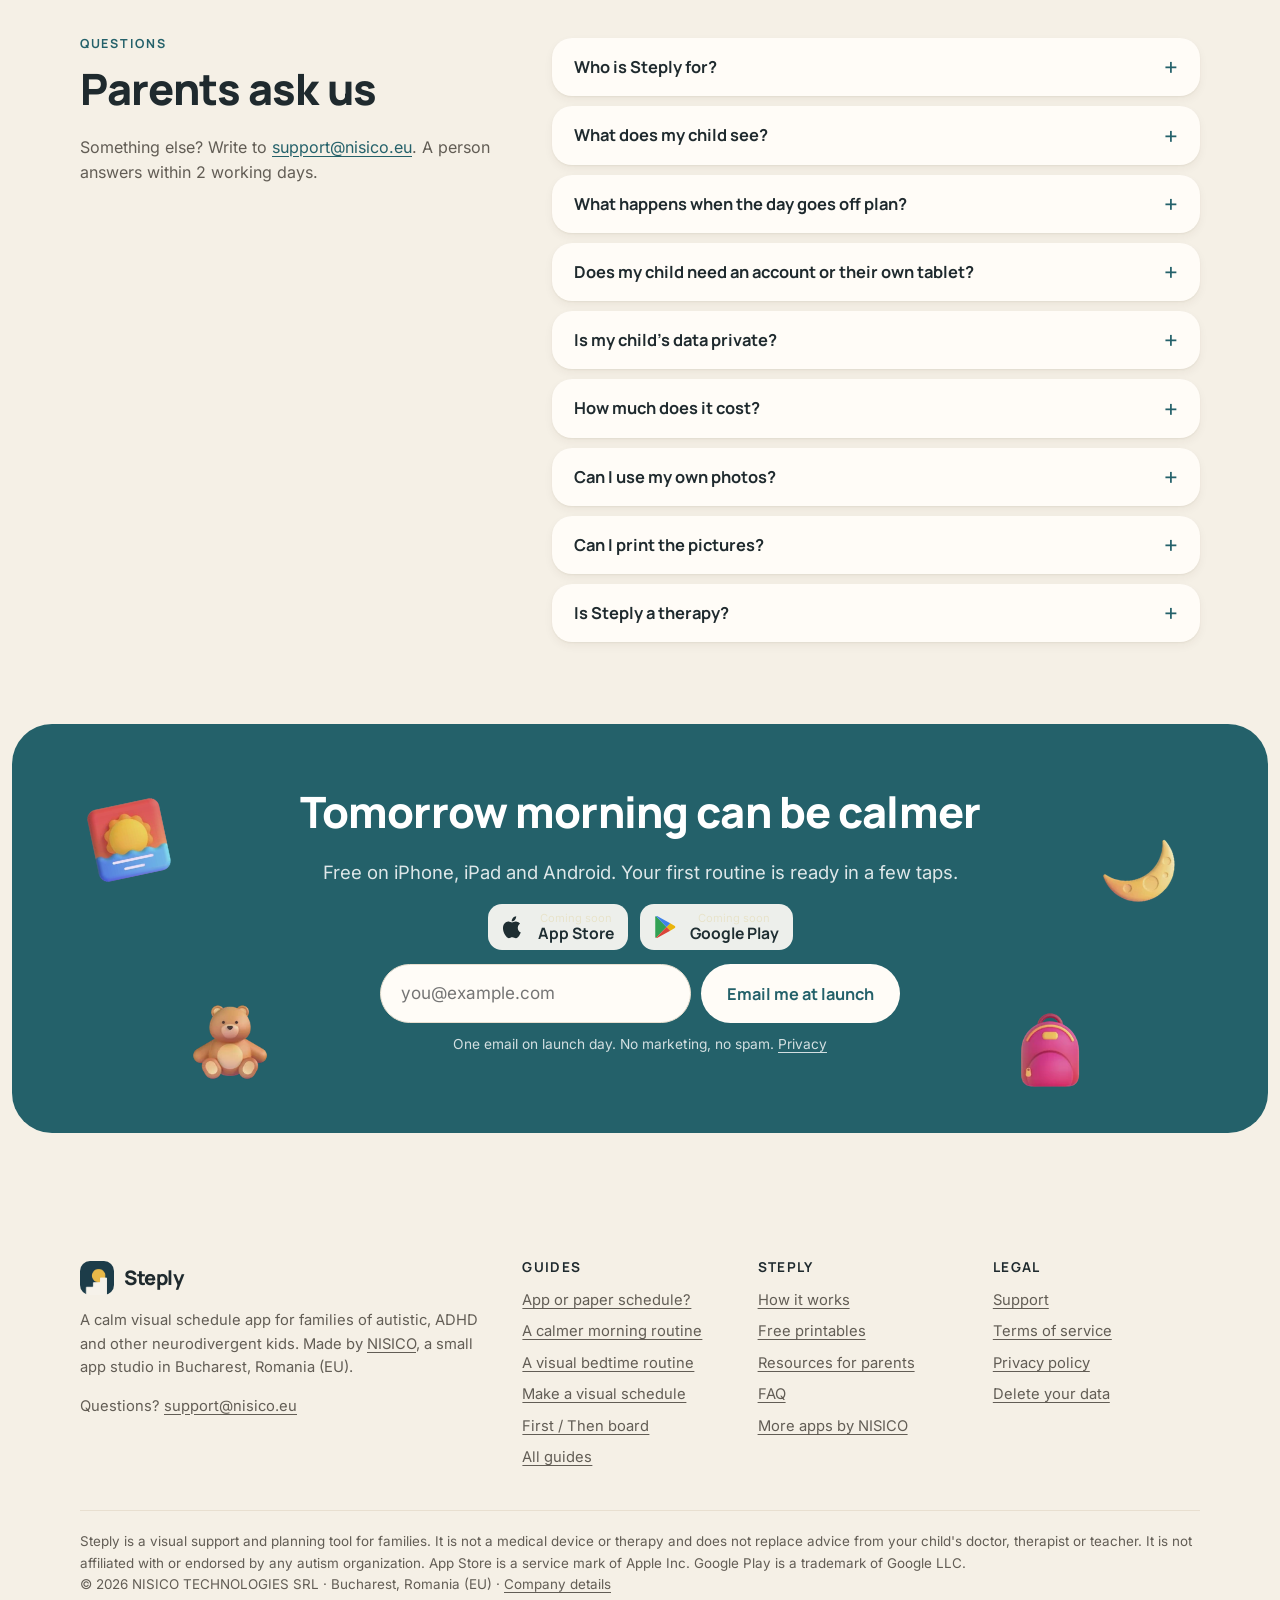
==== commit 09591c46: "Steply is for autistic, ADHD and other neurodivergent kids: site copy update" ====
--- a/index.html
+++ b/index.html
@@ -3,14 +3,14 @@
 <head>
 <meta charset="utf-8">
 <meta name="viewport" content="width=device-width, initial-scale=1, viewport-fit=cover">
-<title>Steply: visual schedule app for autistic kids | picture routines</title>
-<meta name="description" content="A calm visual schedule app for parents of autistic children 3 to 7: picture routines on one simple day, one step at a time in child mode, and Help now for hard moments. Free, no ads.">
+<title>Steply: visual schedule app for autistic and ADHD kids | picture routines</title>
+<meta name="description" content="A calm visual schedule app for parents of autistic, ADHD and other neurodivergent kids 3 to 7: picture routines on one simple day, one step at a time in child mode, and Help now for hard moments. Free, no ads.">
 <link rel="canonical" href="https://steply.nisico.eu/">
 <meta name="robots" content="index, follow, max-image-preview:large">
 <meta name="theme-color" content="#F5F0E6" media="(prefers-color-scheme: light)">
 <meta name="theme-color" content="#121C24" media="(prefers-color-scheme: dark)">
 <meta property="og:type" content="website"><meta property="og:site_name" content="Steply">
-<meta property="og:title" content="Steply: visual schedule app for autistic kids | picture routines"><meta property="og:description" content="A calm visual schedule app for parents of autistic children 3 to 7: picture routines on one simple day, one step at a time in child mode, and Help now for hard moments. Free, no ads.">
+<meta property="og:title" content="Steply: visual schedule app for autistic and ADHD kids | picture routines"><meta property="og:description" content="A calm visual schedule app for parents of autistic, ADHD and other neurodivergent kids 3 to 7: picture routines on one simple day, one step at a time in child mode, and Help now for hard moments. Free, no ads.">
 <meta property="og:url" content="https://steply.nisico.eu/"><meta property="og:image" content="https://steply.nisico.eu/assets/og.jpg">
 <meta property="og:image:width" content="1200"><meta property="og:image:height" content="630">
 <meta name="twitter:card" content="summary_large_image">
@@ -18,8 +18,8 @@
 <link rel="preload" href="/assets/fonts/manrope-latin-wght.woff2" as="font" type="font/woff2" crossorigin>
 <link rel="preload" href="/assets/fonts/inter-latin-wght.woff2" as="font" type="font/woff2" crossorigin>
 <link rel="stylesheet" href="/assets/site.css?v=2026-11-04">
-<script type="application/ld+json">{"@context": "https://schema.org", "@type": "SoftwareApplication", "name": "Steply: Visual Routines", "applicationCategory": "LifestyleApplication", "operatingSystem": "iOS, iPadOS, Android", "description": "A calm visual schedule app for families of autistic children: picture routines, one step at a time, and help for hard moments.", "offers": {"@type": "Offer", "price": "0", "priceCurrency": "USD"}, "publisher": {"@type": "Organization", "name": "NISICO TECHNOLOGIES SRL", "alternateName": "NISICO", "url": "https://nisico.eu/", "email": "support@nisico.eu", "address": {"@type": "PostalAddress", "addressLocality": "Bucharest", "addressCountry": "RO"}}, "url": "https://steply.nisico.eu/", "image": "https://steply.nisico.eu/assets/og.jpg"}</script>
-<script type="application/ld+json">{"@context": "https://schema.org", "@type": "FAQPage", "mainEntity": [{"@type": "Question", "name": "Who is Steply for?", "acceptedAnswer": {"@type": "Answer", "text": "Parents of autistic children ages 3 to 7, starting with routines at home. No diagnosis is needed: any family that uses picture schedules can use it, and grown-ups can use it for their own day too."}}, {"@type": "Question", "name": "What does my child see?", "acceptedAnswer": {"@type": "Answer", "text": "In child mode your child sees one big picture step at a time and one Done button, with the steps ahead shown as small dots. A parent lock keeps everything else closed. At the end there is a calm All done screen."}}, {"@type": "Question", "name": "What happens when the day goes off plan?", "acceptedAnswer": {"@type": "Answer", "text": "Tap Help now. Breathe together shows a slow, calm circle to breathe with. First / Then shows two pictures in seconds. Change of plan lets you swap a routine or reset the rest of today, and your usual routines are kept."}}, {"@type": "Question", "name": "Does my child need an account or their own tablet?", "acceptedAnswer": {"@type": "Answer", "text": "No. Steply works on the phone or tablet you already have, iPhone, iPad or Android. You do not need an account to start."}}, {"@type": "Question", "name": "Is my child's data private?", "acceptedAnswer": {"@type": "Answer", "text": "Your child never needs an account. Routines and photos you add stay on your device unless you choose to back them up or share a link. There are no ads and we never sell data."}}, {"@type": "Question", "name": "How much does it cost?", "acceptedAnswer": {"@type": "Answer", "text": "Steply is free to download and everyday routines are free, with no ads. Steply Plus is an optional subscription with extras such as week and month planning. You see the price in the App Store or Google Play before you pay, and we email you 2 days before any trial turns into a charge."}}, {"@type": "Question", "name": "Can I use my own photos?", "acceptedAnswer": {"@type": "Answer", "text": "Yes. Start from ready-made routines with clear 3D pictures, then swap any picture for a photo of your child's own toothbrush, backpack or bed."}}, {"@type": "Question", "name": "Can I print the pictures?", "acceptedAnswer": {"@type": "Answer", "text": "Yes. You can print picture cards and boards from the app, and there are free printable boards on this site for the fridge or a day without screens."}}, {"@type": "Question", "name": "Is Steply a therapy?", "acceptedAnswer": {"@type": "Answer", "text": "No. Steply is a visual support and planning tool. It does not diagnose or treat anything and does not replace your child's doctor, therapist or teacher. Many families use it alongside the plan they already follow."}}]}</script>
+<script type="application/ld+json">{"@context": "https://schema.org", "@type": "SoftwareApplication", "name": "Steply: Visual Routines", "applicationCategory": "LifestyleApplication", "operatingSystem": "iOS, iPadOS, Android", "description": "A calm visual schedule app for families of autistic, ADHD and other neurodivergent kids: picture routines, one step at a time, and help for hard moments.", "offers": {"@type": "Offer", "price": "0", "priceCurrency": "USD"}, "publisher": {"@type": "Organization", "name": "NISICO TECHNOLOGIES SRL", "alternateName": "NISICO", "url": "https://nisico.eu/", "email": "support@nisico.eu", "address": {"@type": "PostalAddress", "addressLocality": "Bucharest", "addressCountry": "RO"}}, "url": "https://steply.nisico.eu/", "image": "https://steply.nisico.eu/assets/og.jpg"}</script>
+<script type="application/ld+json">{"@context": "https://schema.org", "@type": "FAQPage", "mainEntity": [{"@type": "Question", "name": "Who is Steply for?", "acceptedAnswer": {"@type": "Answer", "text": "Parents and caregivers of young children who do better when they can see their day: autistic children, children with ADHD and other neurodivergent kids. It is built for ages 3 to 7, starting with routines at home. You set it up and stay in charge; your child follows it one picture at a time on your phone or tablet. No diagnosis is needed."}}, {"@type": "Question", "name": "What does my child see?", "acceptedAnswer": {"@type": "Answer", "text": "In child mode your child sees one big picture step at a time and one Done button, with the steps ahead shown as small dots. A parent lock keeps everything else closed. At the end there is a calm All done screen."}}, {"@type": "Question", "name": "What happens when the day goes off plan?", "acceptedAnswer": {"@type": "Answer", "text": "Tap Help now. Breathe together shows a slow, calm circle to breathe with. First / Then shows two pictures in seconds. Change of plan lets you swap a routine or reset the rest of today, and your usual routines are kept."}}, {"@type": "Question", "name": "Does my child need an account or their own tablet?", "acceptedAnswer": {"@type": "Answer", "text": "No. Steply works on the phone or tablet you already have, iPhone, iPad or Android. You do not need an account to start."}}, {"@type": "Question", "name": "Is my child's data private?", "acceptedAnswer": {"@type": "Answer", "text": "Your child never needs an account. Routines and photos you add stay on your device unless you choose to back them up or share a link. There are no ads and we never sell data."}}, {"@type": "Question", "name": "How much does it cost?", "acceptedAnswer": {"@type": "Answer", "text": "Steply is free to download and everyday routines are free, with no ads. Steply Plus is an optional subscription with extras such as week and month planning. You see the price in the App Store or Google Play before you pay, and we email you 2 days before any trial turns into a charge."}}, {"@type": "Question", "name": "Can I use my own photos?", "acceptedAnswer": {"@type": "Answer", "text": "Yes. Start from ready-made routines with clear 3D pictures, then swap any picture for a photo of your child's own toothbrush, backpack or bed."}}, {"@type": "Question", "name": "Can I print the pictures?", "acceptedAnswer": {"@type": "Answer", "text": "Yes. You can print picture cards and boards from the app, and there are free printable boards on this site for the fridge or a day without screens."}}, {"@type": "Question", "name": "Is Steply a therapy?", "acceptedAnswer": {"@type": "Answer", "text": "No. Steply is a visual support and planning tool. It does not diagnose or treat anything and does not replace your child's doctor, therapist or teacher. Many families use it alongside the plan they already follow."}}]}</script>
 <script type="application/ld+json">{"@context": "https://schema.org", "@type": "WebSite", "name": "Steply", "url": "https://steply.nisico.eu/", "publisher": {"@type": "Organization", "name": "NISICO TECHNOLOGIES SRL", "alternateName": "NISICO", "url": "https://nisico.eu/", "email": "support@nisico.eu", "address": {"@type": "PostalAddress", "addressLocality": "Bucharest", "addressCountry": "RO"}}}</script>
 </head>
 <body>
@@ -34,9 +34,9 @@
 <section class="hero"><span class="blob b1" aria-hidden="true"></span><span class="blob b2" aria-hidden="true"></span>
 <div class="wrap" style="position:relative;z-index:1">
 <div>
-<p class="kicker">Visual schedules for autistic kids · ages 3 to 7</p>
+<p class="kicker">Visual schedules for autistic, ADHD and other neurodivergent kids</p>
 <h1>Make the next step <em>easier to see</em>.</h1>
-<p class="lead">A visual schedule app for autistic kids ages 3 to 7. Picture routines for mornings, bedtime and getting out the door, one clear step at a time, with you in control and Help now when plans change.</p>
+<p class="lead">A visual schedule app for autistic, ADHD and other neurodivergent kids, built for ages 3 to 7. Picture routines for mornings, bedtime and getting out the door, one clear step at a time, with you in control and Help now when plans change.</p>
 <div id="get"><form class="wl" action="https://formspree.io/f/mnppobew" method="POST" data-wl>
 <label class="sr" for="wl-1" style="position:absolute;left:-9999px">Email</label>
 <input id="wl-1" type="email" name="email" required autocomplete="email" placeholder="you@example.com">
@@ -100,7 +100,7 @@
 
 <section id="faq" style="padding-top:0"><div class="wrap faq-wrap">
 <div class="rv"><p class="kicker">Questions</p><h2>Parents ask us</h2><p class="lead" style="font-size:1rem">Something else? Write to <a href="mailto:support@nisico.eu">support@nisico.eu</a>. A person answers within 2 working days.</p></div>
-<div class="faq"><details><summary>Who is Steply for?</summary><p>Parents of autistic children ages 3 to 7, starting with routines at home. No diagnosis is needed: any family that uses picture schedules can use it, and grown-ups can use it for their own day too.</p></details><details><summary>What does my child see?</summary><p>In child mode your child sees one big picture step at a time and one Done button, with the steps ahead shown as small dots. A parent lock keeps everything else closed. At the end there is a calm All done screen.</p></details><details><summary>What happens when the day goes off plan?</summary><p>Tap Help now. Breathe together shows a slow, calm circle to breathe with. First / Then shows two pictures in seconds. Change of plan lets you swap a routine or reset the rest of today, and your usual routines are kept.</p></details><details><summary>Does my child need an account or their own tablet?</summary><p>No. Steply works on the phone or tablet you already have, iPhone, iPad or Android. You do not need an account to start.</p></details><details><summary>Is my child&#x27;s data private?</summary><p>Your child never needs an account. Routines and photos you add stay on your device unless you choose to back them up or share a link. There are no ads and we never sell data.</p></details><details><summary>How much does it cost?</summary><p>Steply is free to download and everyday routines are free, with no ads. Steply Plus is an optional subscription with extras such as week and month planning. You see the price in the App Store or Google Play before you pay, and we email you 2 days before any trial turns into a charge.</p></details><details><summary>Can I use my own photos?</summary><p>Yes. Start from ready-made routines with clear 3D pictures, then swap any picture for a photo of your child&#x27;s own toothbrush, backpack or bed.</p></details><details><summary>Can I print the pictures?</summary><p>Yes. You can print picture cards and boards from the app, and there are free printable boards on this site for the fridge or a day without screens.</p></details><details><summary>Is Steply a therapy?</summary><p>No. Steply is a visual support and planning tool. It does not diagnose or treat anything and does not replace your child&#x27;s doctor, therapist or teacher. Many families use it alongside the plan they already follow.</p></details></div>
+<div class="faq"><details><summary>Who is Steply for?</summary><p>Parents and caregivers of young children who do better when they can see their day: autistic children, children with ADHD and other neurodivergent kids. It is built for ages 3 to 7, starting with routines at home. You set it up and stay in charge; your child follows it one picture at a time on your phone or tablet. No diagnosis is needed.</p></details><details><summary>What does my child see?</summary><p>In child mode your child sees one big picture step at a time and one Done button, with the steps ahead shown as small dots. A parent lock keeps everything else closed. At the end there is a calm All done screen.</p></details><details><summary>What happens when the day goes off plan?</summary><p>Tap Help now. Breathe together shows a slow, calm circle to breathe with. First / Then shows two pictures in seconds. Change of plan lets you swap a routine or reset the rest of today, and your usual routines are kept.</p></details><details><summary>Does my child need an account or their own tablet?</summary><p>No. Steply works on the phone or tablet you already have, iPhone, iPad or Android. You do not need an account to start.</p></details><details><summary>Is my child&#x27;s data private?</summary><p>Your child never needs an account. Routines and photos you add stay on your device unless you choose to back them up or share a link. There are no ads and we never sell data.</p></details><details><summary>How much does it cost?</summary><p>Steply is free to download and everyday routines are free, with no ads. Steply Plus is an optional subscription with extras such as week and month planning. You see the price in the App Store or Google Play before you pay, and we email you 2 days before any trial turns into a charge.</p></details><details><summary>Can I use my own photos?</summary><p>Yes. Start from ready-made routines with clear 3D pictures, then swap any picture for a photo of your child&#x27;s own toothbrush, backpack or bed.</p></details><details><summary>Can I print the pictures?</summary><p>Yes. You can print picture cards and boards from the app, and there are free printable boards on this site for the fridge or a day without screens.</p></details><details><summary>Is Steply a therapy?</summary><p>No. Steply is a visual support and planning tool. It does not diagnose or treat anything and does not replace your child&#x27;s doctor, therapist or teacher. Many families use it alongside the plan they already follow.</p></details></div>
 </div></section>
 
 <section style="padding-top:0"><div class="final rv">
@@ -121,7 +121,7 @@
 <footer><div class="wrap">
 <div class="cols">
 <div><a class="brand" href="/"><img src="/assets/icon-96.png" alt="" width="34" height="34">Steply</a>
-<p style="margin-top:14px">A calm visual schedule app for families of autistic children. Made by <a href="https://nisico.eu/">NISICO</a>, a small app studio in Bucharest, Romania (EU).</p>
+<p style="margin-top:14px">A calm visual schedule app for families of autistic, ADHD and other neurodivergent kids. Made by <a href="https://nisico.eu/">NISICO</a>, a small app studio in Bucharest, Romania (EU).</p>
 <p>Questions? <a href="mailto:support@nisico.eu">support@nisico.eu</a></p></div>
 <div><h4>Guides</h4><ul><li><a href="/blog/visual-schedule-app-or-paper/">App or paper schedule?</a></li><li><a href="/blog/morning-routine-for-autistic-child/">A calmer morning routine</a></li><li><a href="/blog/bedtime-routine-for-autistic-child/">A visual bedtime routine</a></li><li><a href="/blog/how-to-make-a-visual-schedule-for-an-autistic-child/">Make a visual schedule</a></li><li><a href="/blog/first-then-board/">First / Then board</a></li><li><a href="/blog/">All guides</a></li></ul></div>
 <div><h4>Steply</h4><ul><li><a href="/#how">How it works</a></li><li><a href="/printables/">Free printables</a></li><li><a href="/resources/">Resources for parents</a></li><li><a href="/#faq">FAQ</a></li><li><a href="https://nisico.eu/apps/">More apps by NISICO</a></li></ul></div>
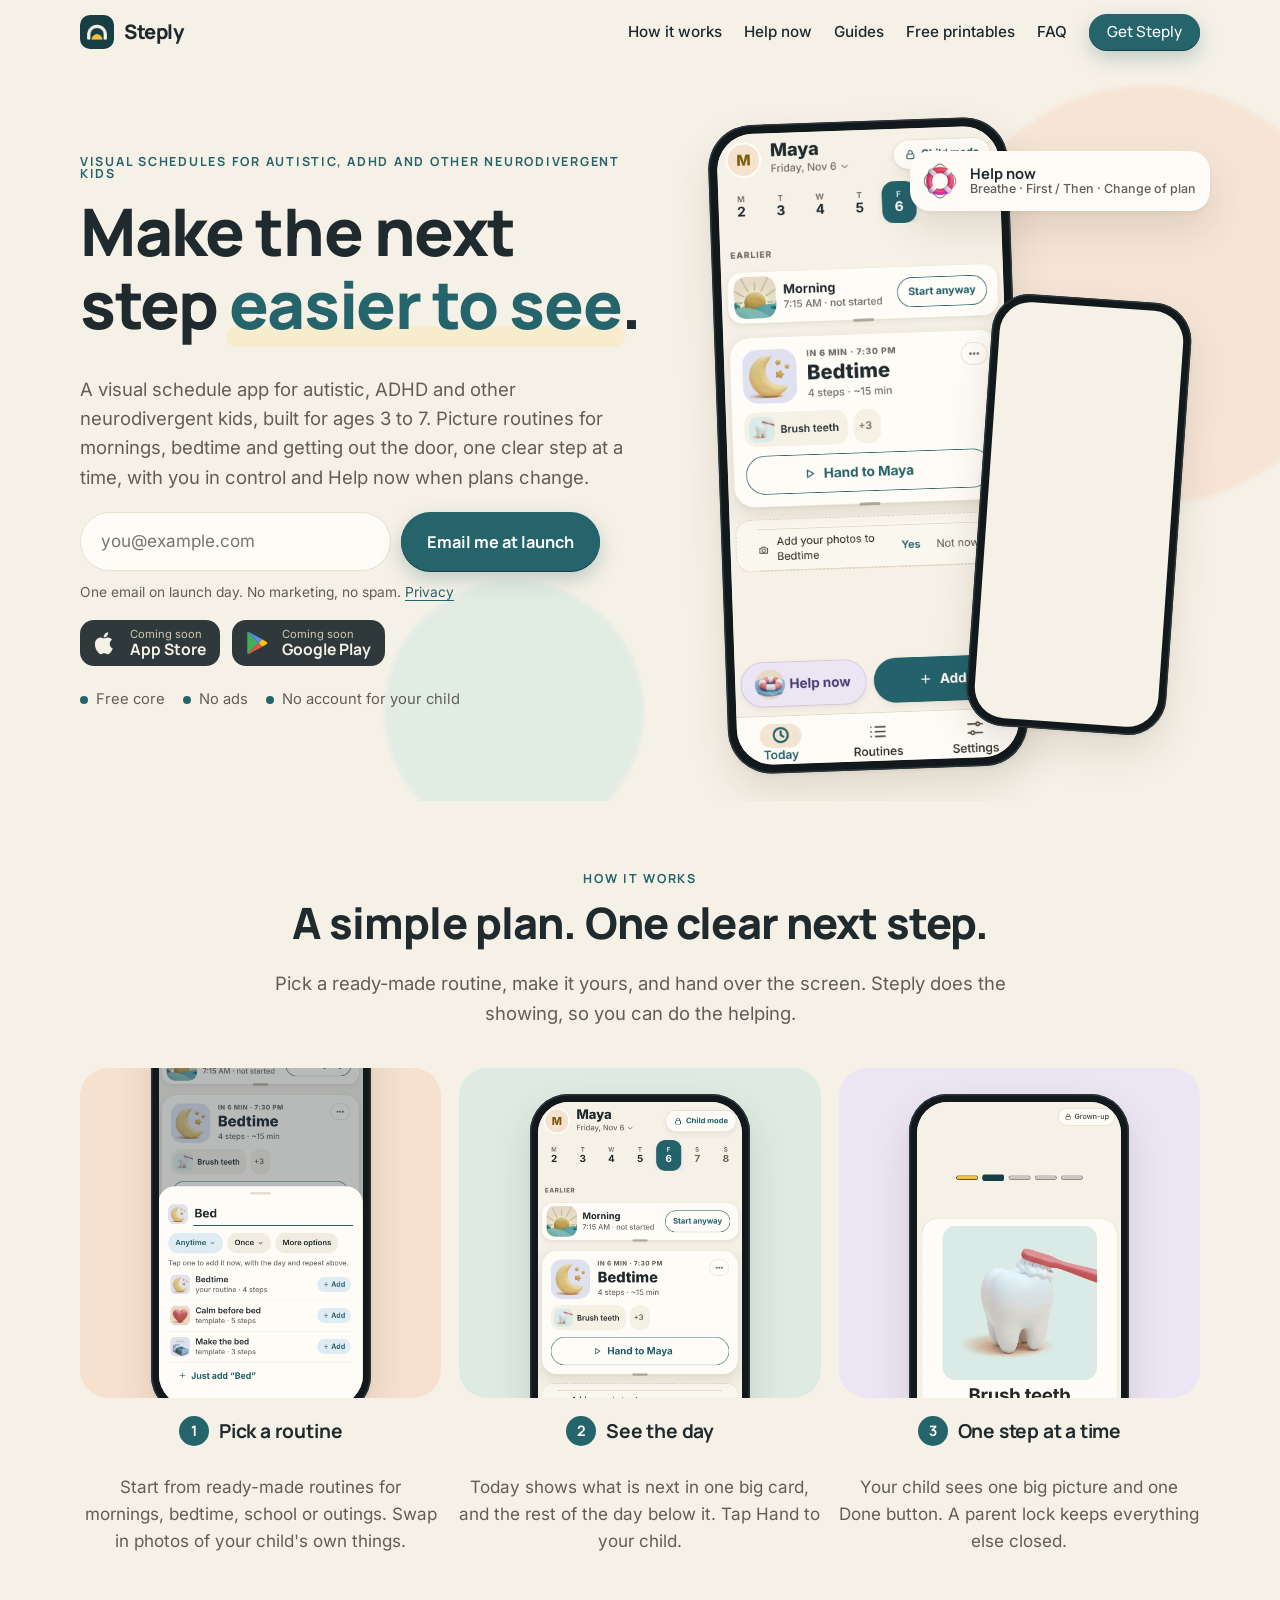
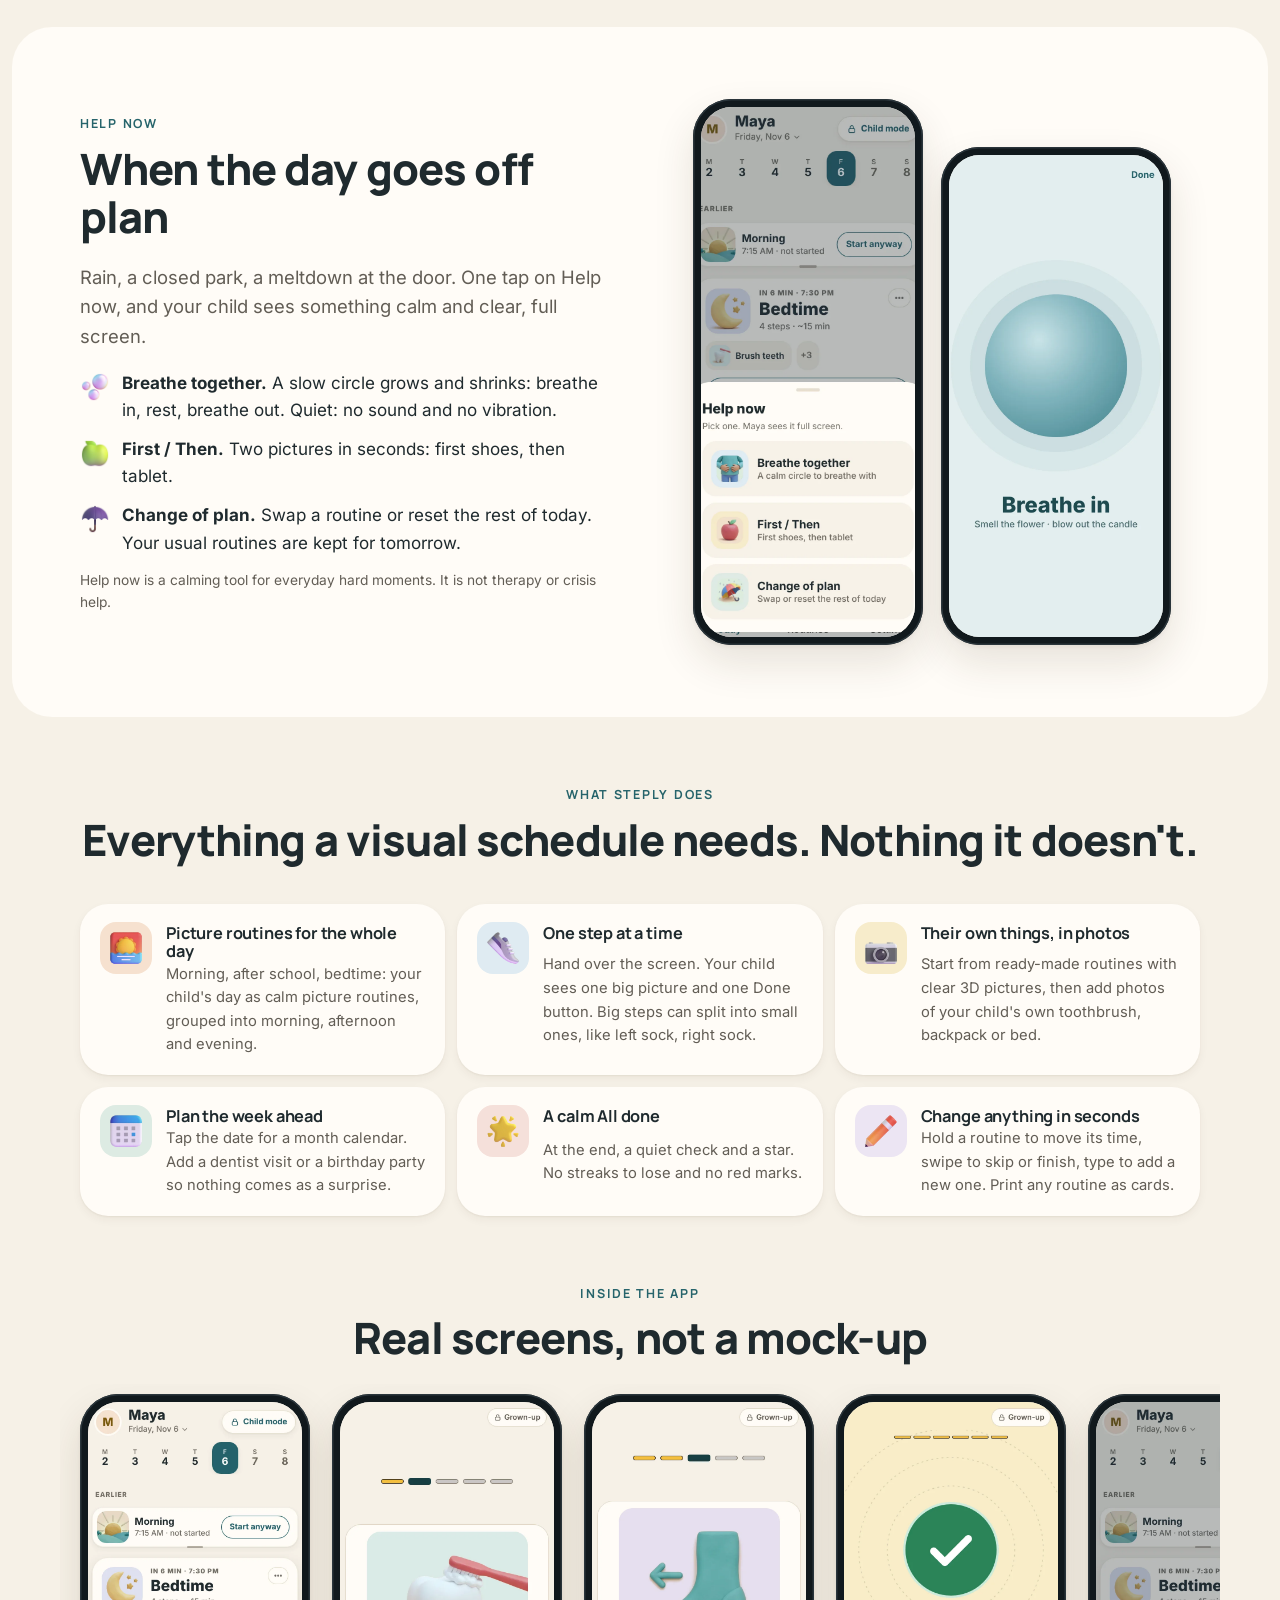
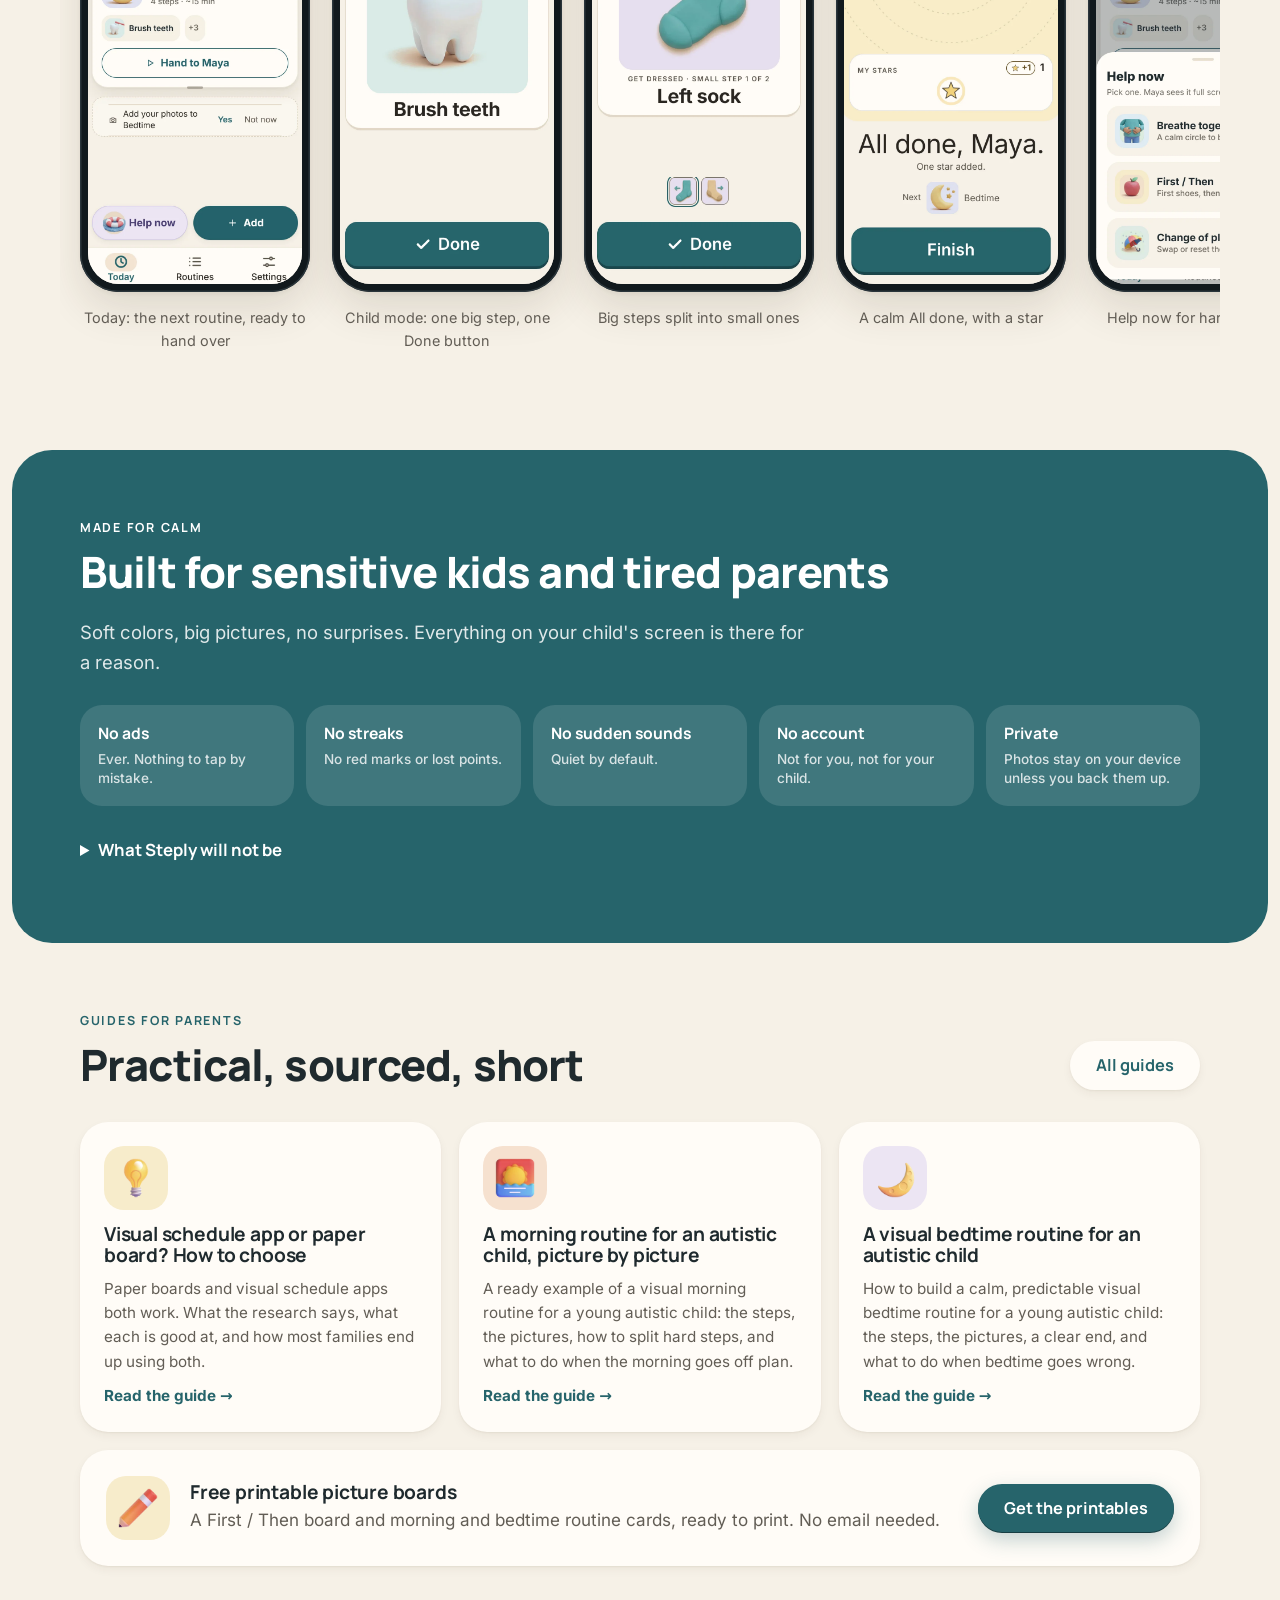
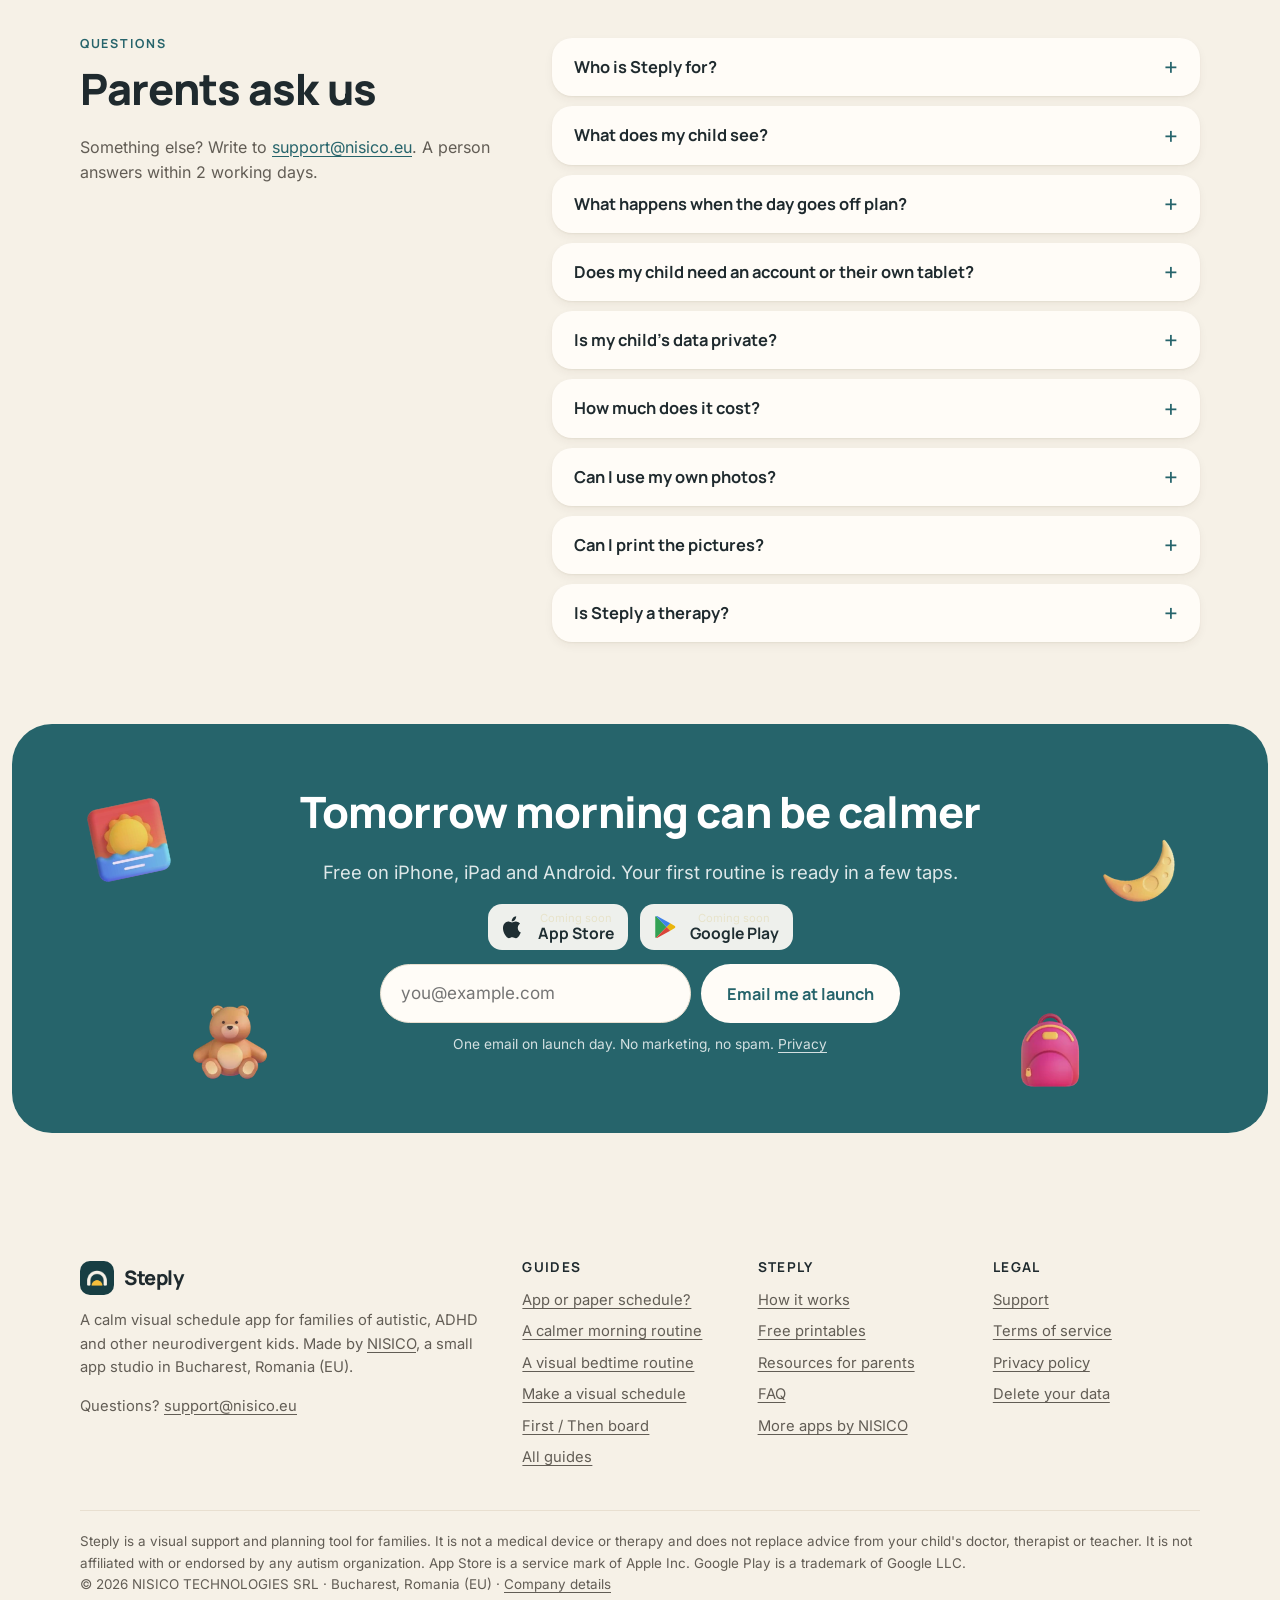
==== commit beb35690: "Steply site: one palette with the app and the new logo; new app screens; no toilet pictures" ====
--- a/index.html
+++ b/index.html
@@ -7,8 +7,8 @@
 <meta name="description" content="A calm visual schedule app for parents of autistic, ADHD and other neurodivergent kids 3 to 7: picture routines on one simple day, one step at a time in child mode, and Help now for hard moments. Free, no ads.">
 <link rel="canonical" href="https://steply.nisico.eu/">
 <meta name="robots" content="index, follow, max-image-preview:large">
-<meta name="theme-color" content="#F5F0E6" media="(prefers-color-scheme: light)">
-<meta name="theme-color" content="#121C24" media="(prefers-color-scheme: dark)">
+<meta name="theme-color" content="#F6F1E7" media="(prefers-color-scheme: light)">
+<meta name="theme-color" content="#10242C" media="(prefers-color-scheme: dark)">
 <meta property="og:type" content="website"><meta property="og:site_name" content="Steply">
 <meta property="og:title" content="Steply: visual schedule app for autistic and ADHD kids | picture routines"><meta property="og:description" content="A calm visual schedule app for parents of autistic, ADHD and other neurodivergent kids 3 to 7: picture routines on one simple day, one step at a time in child mode, and Help now for hard moments. Free, no ads.">
 <meta property="og:url" content="https://steply.nisico.eu/"><meta property="og:image" content="https://steply.nisico.eu/assets/og.jpg">
@@ -44,12 +44,12 @@
 <button class="btn" type="submit">Email me at launch</button>
 </form>
 <p class="wl-ok" role="status">Thank you. We will email you once, on the day Steply is in the stores.</p>
-<p class="fine">One email on launch day. No marketing, no spam. <a href="https://nisico.eu/steply/privacy.html">Privacy</a></p><div class="stores"><span class="store soon" aria-label="App Store: coming soon"><svg viewBox="0 0 24 24" aria-hidden="true" fill="currentColor"><path d="M16.4 12.6c0-2.4 2-3.6 2.1-3.7-1.2-1.7-3-1.9-3.6-2-1.5-.2-3 .9-3.8.9-.8 0-2-.9-3.3-.9-1.7 0-3.3 1-4.2 2.6-1.8 3.1-.5 7.7 1.3 10.2.9 1.2 1.9 2.6 3.2 2.6 1.3-.1 1.8-.8 3.3-.8 1.5 0 2 .8 3.3.8 1.4 0 2.3-1.3 3.1-2.5 1-1.4 1.4-2.8 1.4-2.9-.1 0-2.8-1-2.8-4.3zM13.9 5.3c.7-.9 1.2-2 1-3.2-1 0-2.3.7-3 1.6-.7.8-1.2 2-1.1 3.1 1.2.1 2.3-.6 3.1-1.5z"/></svg><span><small>Coming soon</small><b>App Store</b></span></span><span class="store soon" aria-label="Google Play: coming soon"><svg viewBox="0 0 24 24" aria-hidden="true"><path fill="#34A853" d="M3.6 1.8 13.4 12 3.6 22.2c-.4-.2-.6-.7-.6-1.2V3c0-.5.2-1 .6-1.2z"/><path fill="#FBBC04" d="m16.8 15.4-3.4-3.4 3.4-3.4 3.9 2.2c1.1.6 1.1 1.8 0 2.4z"/><path fill="#4285F4" d="M16.8 8.6 13.4 12 3.6 1.8c.3-.1.7-.1 1.1.1z"/><path fill="#EA4335" d="M16.8 15.4 4.7 22.1c-.4.2-.8.2-1.1.1L13.4 12z"/></svg><span><small>Coming soon</small><b>Google Play</b></span></span></div></div>
+<p class="fine">One email on launch day. No marketing, no spam. <a href="/privacy.html">Privacy</a></p><div class="stores"><span class="store soon" aria-label="App Store: coming soon"><svg viewBox="0 0 24 24" aria-hidden="true" fill="currentColor"><path d="M16.4 12.6c0-2.4 2-3.6 2.1-3.7-1.2-1.7-3-1.9-3.6-2-1.5-.2-3 .9-3.8.9-.8 0-2-.9-3.3-.9-1.7 0-3.3 1-4.2 2.6-1.8 3.1-.5 7.7 1.3 10.2.9 1.2 1.9 2.6 3.2 2.6 1.3-.1 1.8-.8 3.3-.8 1.5 0 2 .8 3.3.8 1.4 0 2.3-1.3 3.1-2.5 1-1.4 1.4-2.8 1.4-2.9-.1 0-2.8-1-2.8-4.3zM13.9 5.3c.7-.9 1.2-2 1-3.2-1 0-2.3.7-3 1.6-.7.8-1.2 2-1.1 3.1 1.2.1 2.3-.6 3.1-1.5z"/></svg><span><small>Coming soon</small><b>App Store</b></span></span><span class="store soon" aria-label="Google Play: coming soon"><svg viewBox="0 0 24 24" aria-hidden="true"><path fill="#34A853" d="M3.6 1.8 13.4 12 3.6 22.2c-.4-.2-.6-.7-.6-1.2V3c0-.5.2-1 .6-1.2z"/><path fill="#FBBC04" d="m16.8 15.4-3.4-3.4 3.4-3.4 3.9 2.2c1.1.6 1.1 1.8 0 2.4z"/><path fill="#4285F4" d="M16.8 8.6 13.4 12 3.6 1.8c.3-.1.7-.1 1.1.1z"/><path fill="#EA4335" d="M16.8 15.4 4.7 22.1c-.4.2-.8.2-1.1.1L13.4 12z"/></svg><span><small>Coming soon</small><b>Google Play</b></span></span></div></div>
 <ul class="proof"><li>Free core</li><li>No ads</li><li>No account for your child</li></ul>
 </div>
 <div class="stage" aria-label="Steply: the parent's Today screen and your child's step screen">
 <div class="phone p1"><div class="scr"><img src="/assets/screens/today.webp" alt="Steply Today screen: Morning routine ready, with Hand to Maya button" width="390" height="844" fetchpriority="high" decoding="async"></div></div>
-<div class="phone p2 sm"><div class="scr demo"><img src="/assets/screens/step-toilet.webp" alt="Child mode step: Toilet" width="390" height="844" fetchpriority="high" decoding="async"><img src="/assets/screens/step-teeth.webp" alt="Child mode step: Brush teeth" width="390" height="844" fetchpriority="high" decoding="async"><img src="/assets/screens/step-sock.webp" alt="Child mode small step: Left sock" width="390" height="844" fetchpriority="high" decoding="async"><img src="/assets/screens/all-done.webp" alt="All done, Maya. One star added." width="390" height="844" fetchpriority="high" decoding="async"></div></div>
+<div class="phone p2 sm"><div class="scr demo"><img src="/assets/screens/step-breakfast.webp" alt="Child mode step: Breakfast" width="390" height="844" fetchpriority="high" decoding="async"><img src="/assets/screens/step-teeth.webp" alt="Child mode step: Brush teeth" width="390" height="844" fetchpriority="high" decoding="async"><img src="/assets/screens/step-sock.webp" alt="Child mode small step: Left sock" width="390" height="844" fetchpriority="high" decoding="async"><img src="/assets/screens/all-done.webp" alt="All done, Maya. One star added." width="390" height="844" fetchpriority="high" decoding="async"></div></div>
 <div class="float f2"><img src="/assets/emoji/ring_buoy.webp" alt="" width="40" height="40" loading="lazy" decoding="async"><span>Help now<small>Breathe · First / Then · Change of plan</small></span></div>
 
 </div>
@@ -115,7 +115,7 @@
 <button class="btn" type="submit">Email me at launch</button>
 </form>
 <p class="wl-ok" role="status">Thank you. We will email you once, on the day Steply is in the stores.</p>
-<p class="fine">One email on launch day. No marketing, no spam. <a href="https://nisico.eu/steply/privacy.html">Privacy</a></p>
+<p class="fine">One email on launch day. No marketing, no spam. <a href="/privacy.html">Privacy</a></p>
 </div></section>
 </main>
 <footer><div class="wrap">
@@ -125,7 +125,7 @@
 <p>Questions? <a href="mailto:support@nisico.eu">support@nisico.eu</a></p></div>
 <div><h4>Guides</h4><ul><li><a href="/blog/visual-schedule-app-or-paper/">App or paper schedule?</a></li><li><a href="/blog/morning-routine-for-autistic-child/">A calmer morning routine</a></li><li><a href="/blog/bedtime-routine-for-autistic-child/">A visual bedtime routine</a></li><li><a href="/blog/how-to-make-a-visual-schedule-for-an-autistic-child/">Make a visual schedule</a></li><li><a href="/blog/first-then-board/">First / Then board</a></li><li><a href="/blog/">All guides</a></li></ul></div>
 <div><h4>Steply</h4><ul><li><a href="/#how">How it works</a></li><li><a href="/printables/">Free printables</a></li><li><a href="/resources/">Resources for parents</a></li><li><a href="/#faq">FAQ</a></li><li><a href="https://nisico.eu/apps/">More apps by NISICO</a></li></ul></div>
-<div><h4>Legal</h4><ul><li><a href="https://nisico.eu/steply/support.html">Support</a></li><li><a href="https://nisico.eu/steply/terms.html">Terms of service</a></li><li><a href="https://nisico.eu/steply/privacy.html">Privacy policy</a></li><li><a href="https://nisico.eu/steply/delete-data.html">Delete your data</a></li></ul></div>
+<div><h4>Legal</h4><ul><li><a href="https://nisico.eu/steply/support.html">Support</a></li><li><a href="/terms.html">Terms of service</a></li><li><a href="/privacy.html">Privacy policy</a></li><li><a href="https://nisico.eu/steply/delete-data.html">Delete your data</a></li></ul></div>
 </div>
 <p class="legal">Steply is a visual support and planning tool for families. It is not a medical device or therapy and does not replace advice from your child's doctor, therapist or teacher. It is not affiliated with or endorsed by any autism organization. App Store is a service mark of Apple Inc. Google Play is a trademark of Google LLC.<br>© 2026 NISICO TECHNOLOGIES SRL · Bucharest, Romania (EU) · <a href="https://nisico.eu/#company">Company details</a></p>
 </div></footer>
--- a/assets/site.css
+++ b/assets/site.css
@@ -1,10 +1,10 @@
-/* steply.nisico.eu: the Steply site. Look = the app's Today design (LOOK_R1103M): linen, paper cards, deep teal, pastel tiles,
+/* steply.nisico.eu: the Steply site. Look = the app's Today design (LOOK_R1103M) in the one palette of F-PL1106 (petrol logo, teal, sun): linen, paper cards, deep teal, pastel tiles,
    Manrope headings + Inter text, Fluent Emoji 3D pictures (MIT). Self-hosted fonts, no external requests. */
 @font-face{font-family:"Manrope";src:url("/assets/fonts/manrope-latin-wght.woff2") format("woff2");font-weight:200 800;font-display:swap}
 @font-face{font-family:"Inter";src:url("/assets/fonts/inter-latin-wght.woff2") format("woff2");font-weight:100 900;font-display:swap}
 
 :root{
-  --linen:#F5F0E6;--card:#FFFCF7;--teal:#24616A;--teal-deep:#1B4B52;--ink:#1F2A2E;--muted:#625D55;--hair:#E8DFD0;
+  --linen:#F6F1E7;--card:#FFFCF7;--teal:#26646B;--teal-deep:#173E43;--sun:#F5BE3C;--ink:#1F2A2E;--muted:#625D55;--hair:#E8DFD0;
   --peach:#F6E1CF;--sage:#DDEBE3;--lavender:#ECE5F3;--butter:#F7ECCB;--sky:#DFEBF2;--rose:#F5E0DA;
   --done:#2F5B48;--help:#4A3F73;--on-teal:#fff;--focus:#0B57D0;
   --shadow1:0 1px 2px rgba(60,45,20,.06),0 4px 10px rgba(60,45,20,.05);
@@ -13,9 +13,9 @@
   color-scheme:light;
 }
 @media (prefers-color-scheme:dark){:root{
-  --linen:#121C24;--card:#1A2731;--teal:#7CC4C9;--teal-deep:#5AA6AC;--ink:#EEF3F4;--muted:#A9B6BC;--hair:#2C3B46;
-  --peach:#3A2E27;--sage:#243A33;--lavender:#2E2A3D;--butter:#3A3424;--sky:#22343F;--rose:#3B2A2A;
-  --done:#9AD7B8;--help:#CFC4F4;--on-teal:#0E1A20;--focus:#8AB4F8;
+  --linen:#10242C;--card:#1B3843;--teal:#8ACFC8;--teal-deep:#4F8F89;--ink:#F3F6F5;--muted:#C3D3D6;--hair:#44666F;
+  --peach:#3A2E27;--sage:#243A33;--lavender:#2E2A3D;--butter:#3A3424;--sky:#22404A;--rose:#3B2A2A;
+  --done:#9AD7B8;--help:#CFC4F4;--on-teal:#10242C;--focus:#8AB4F8;
   --shadow1:0 0 0 1px var(--hair);--shadow2:0 0 0 1px var(--hair),0 18px 40px rgba(0,0,0,.35);color-scheme:dark}}
 
 *{box-sizing:border-box}
